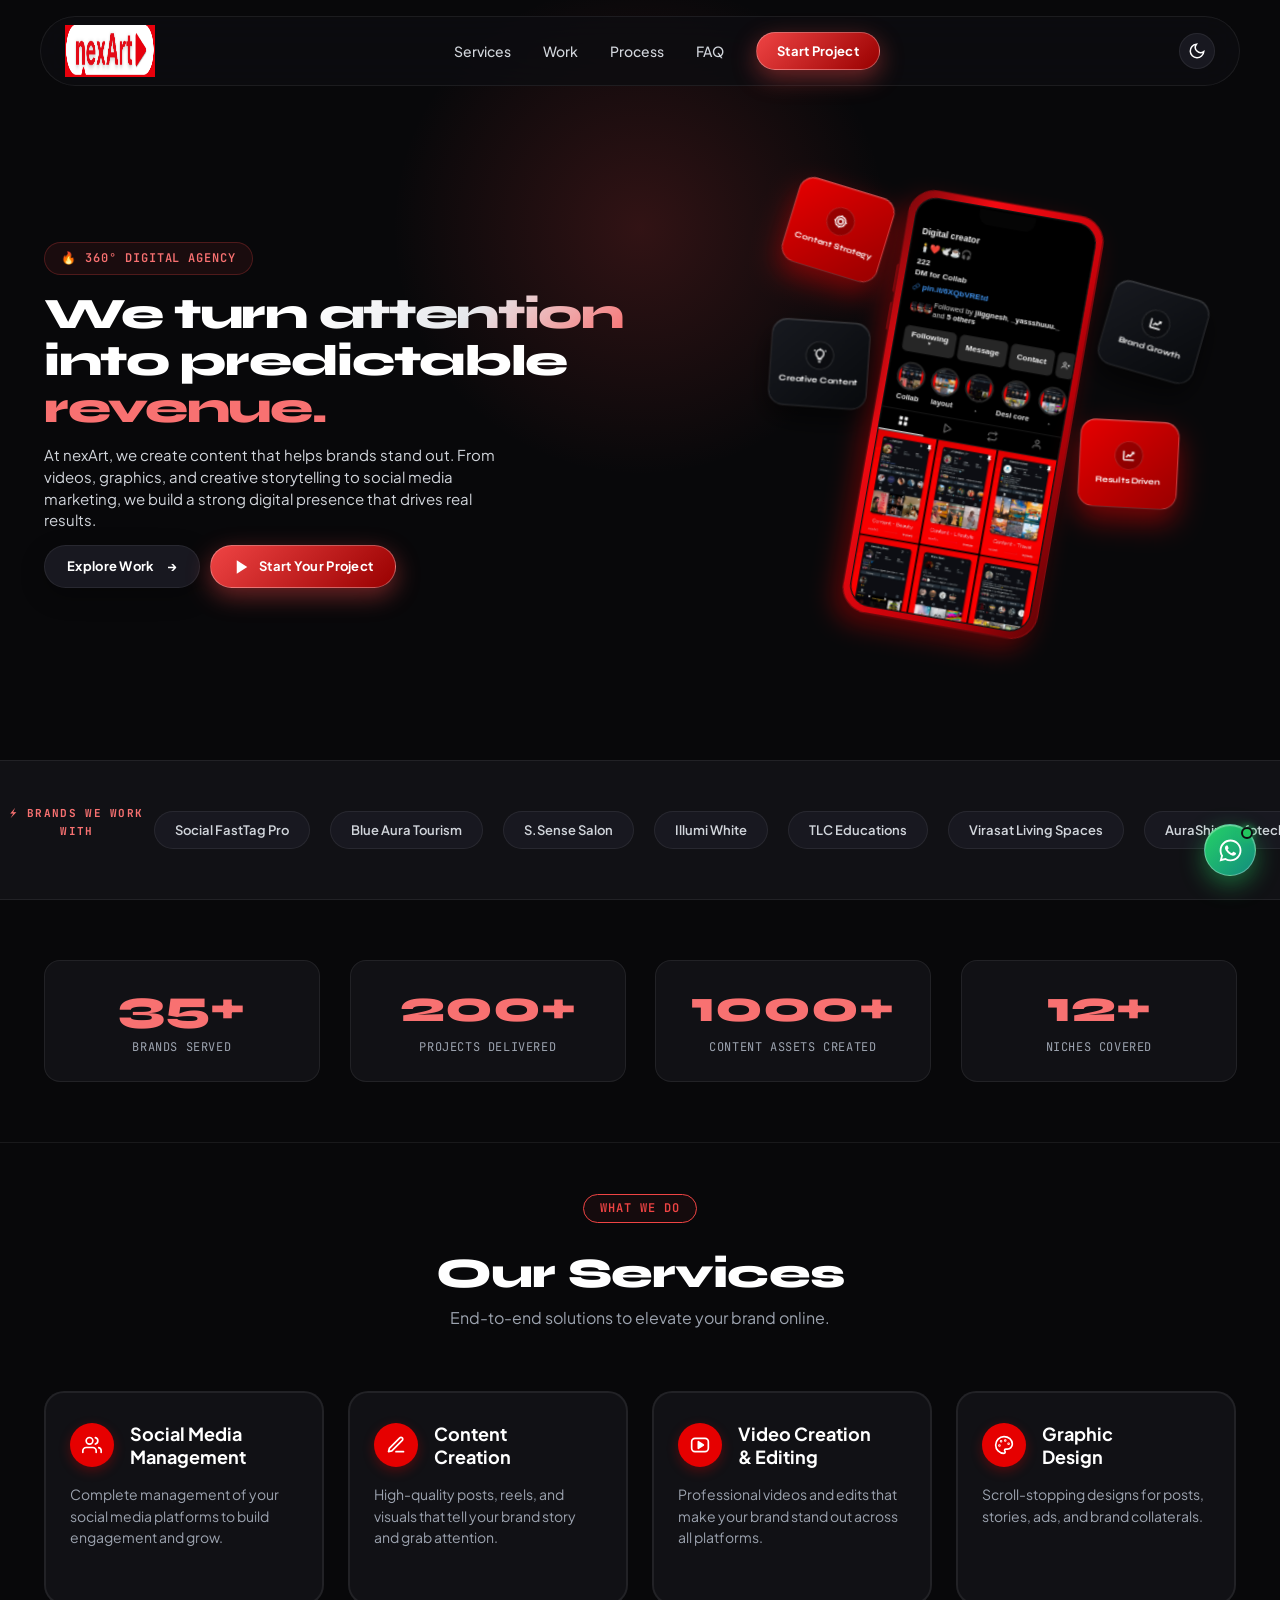
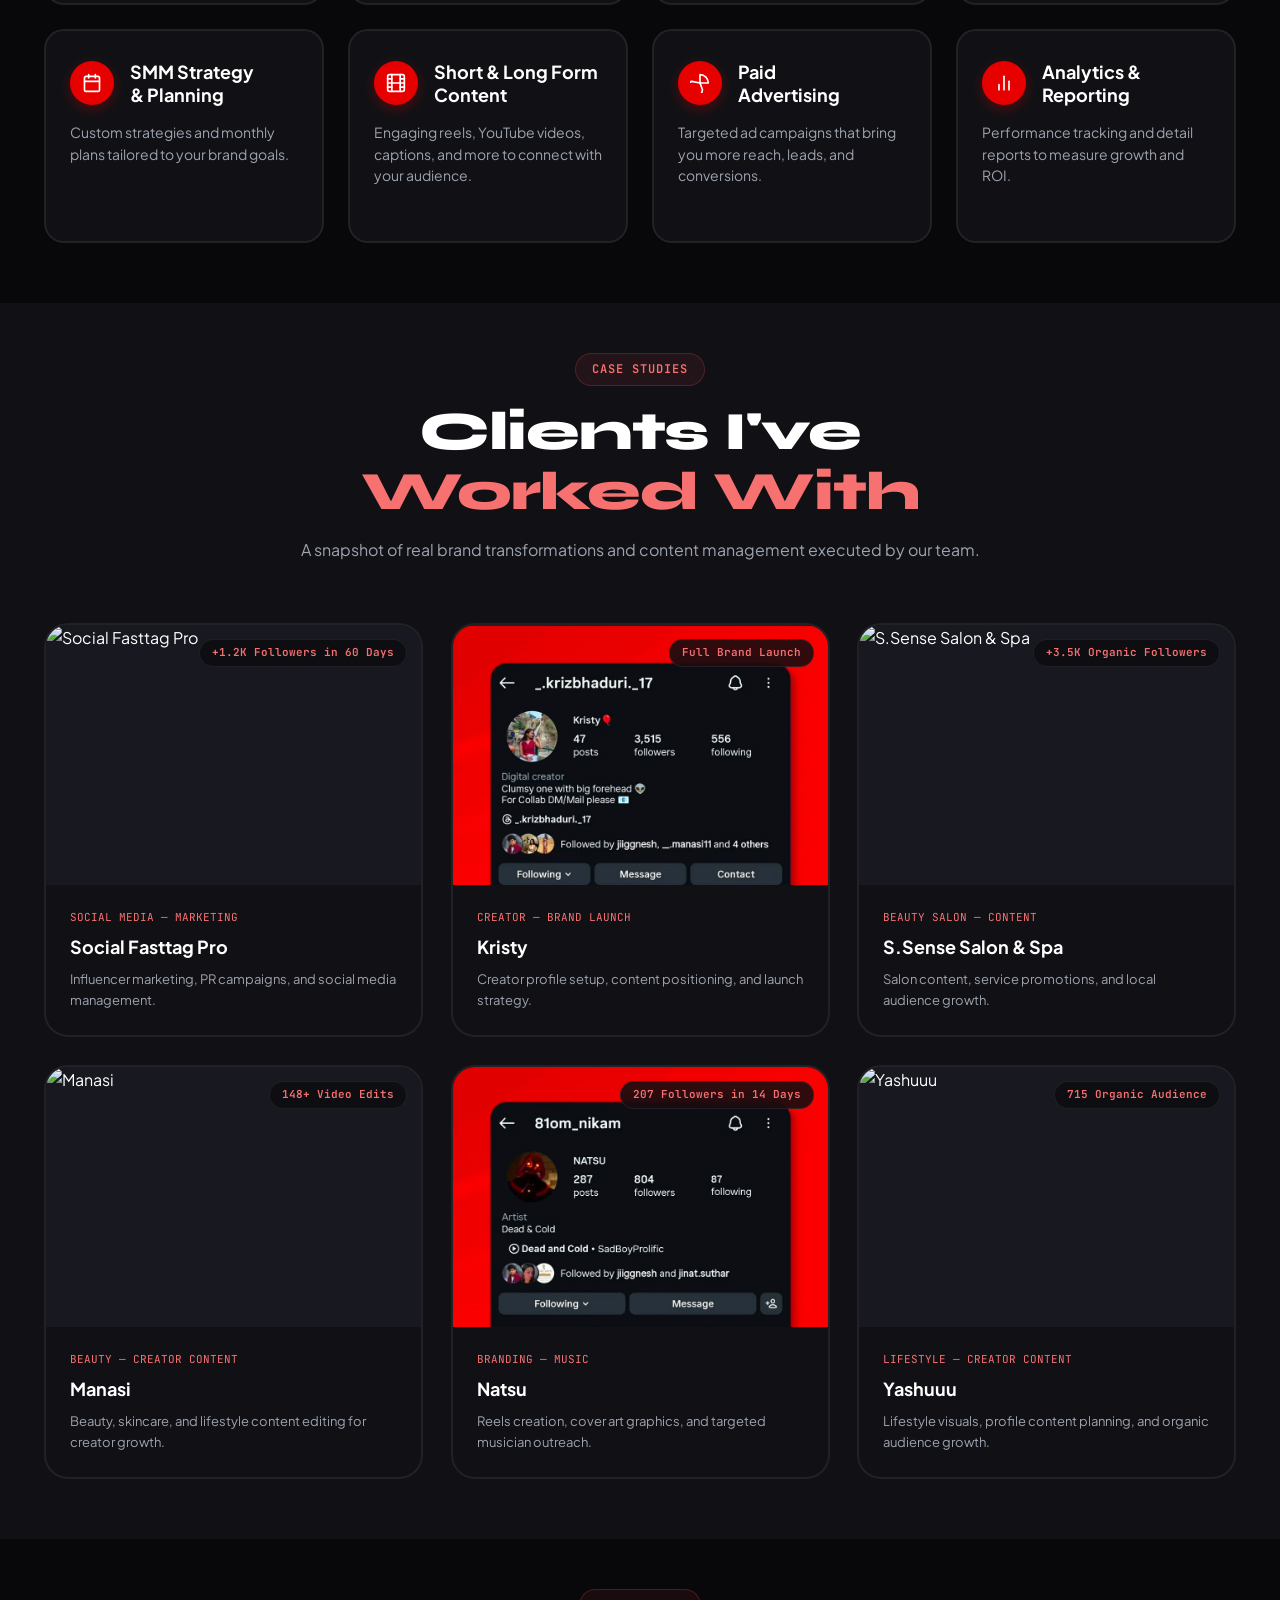
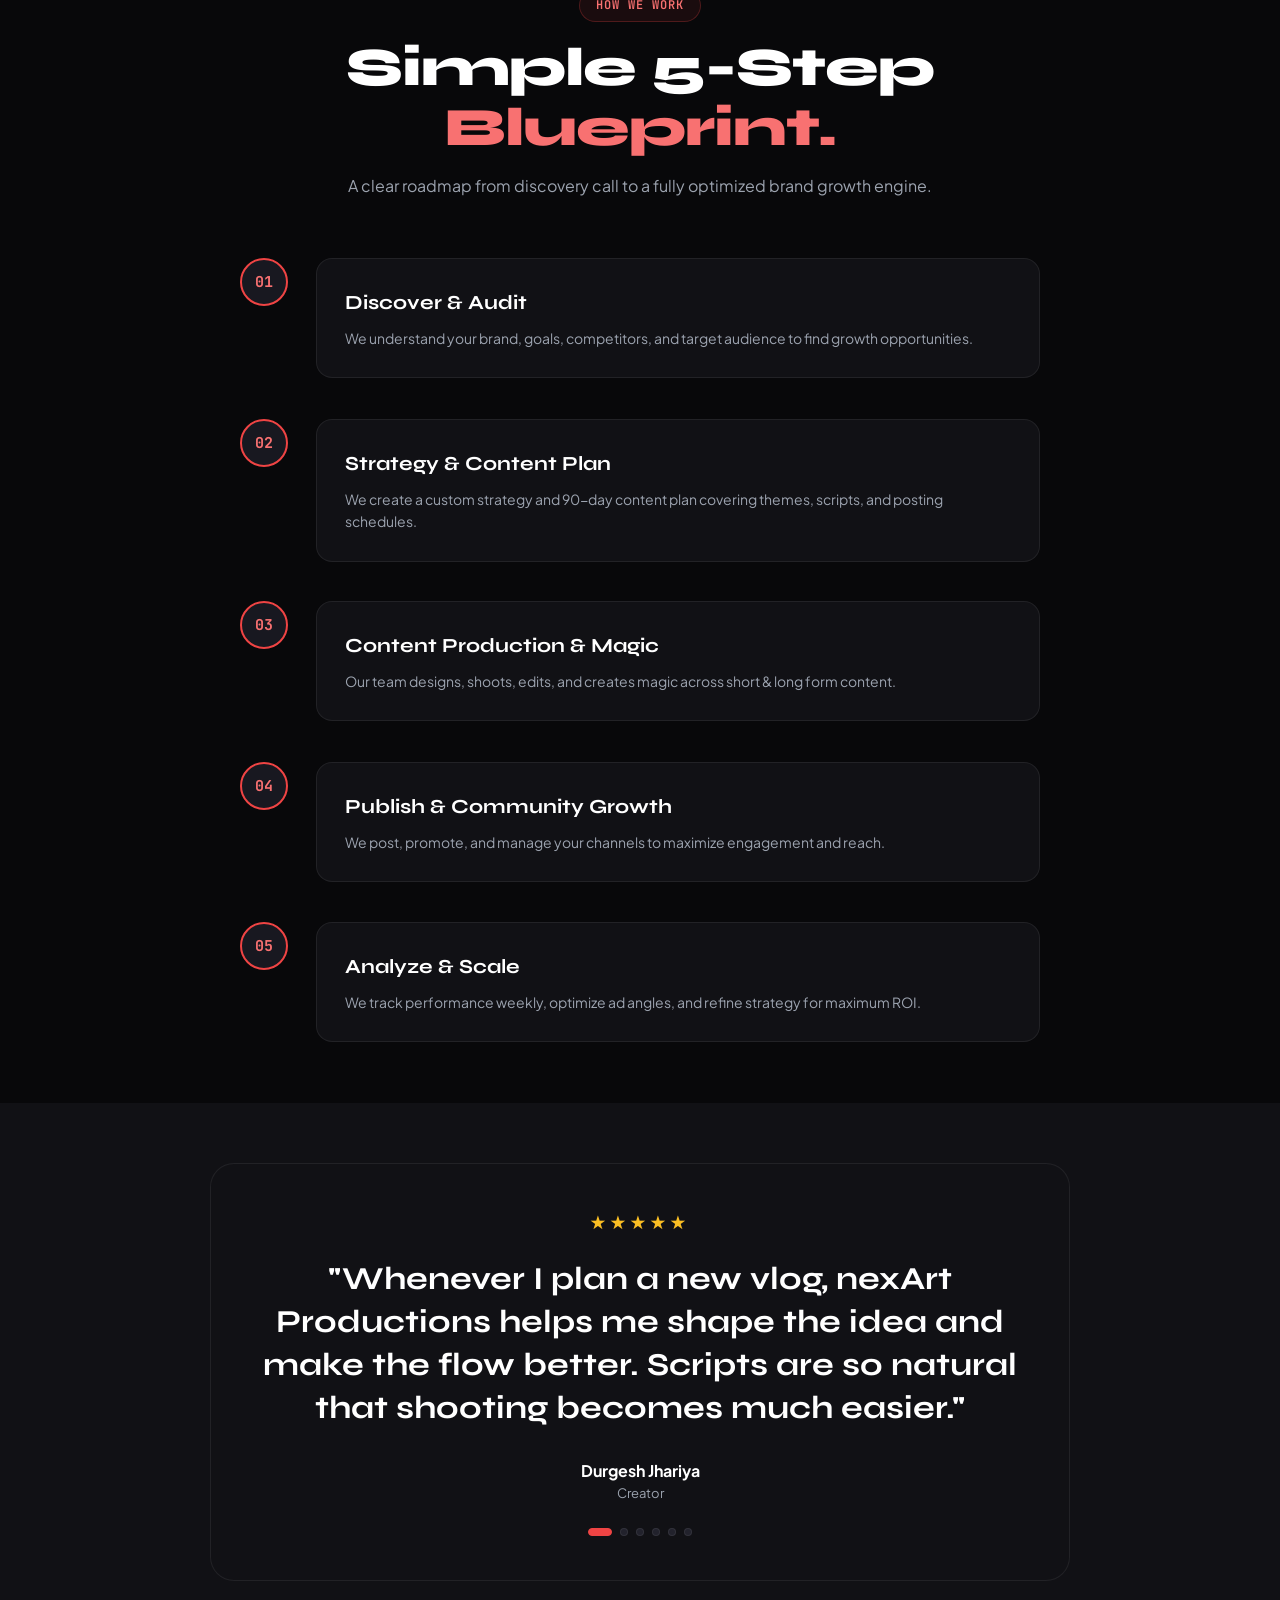
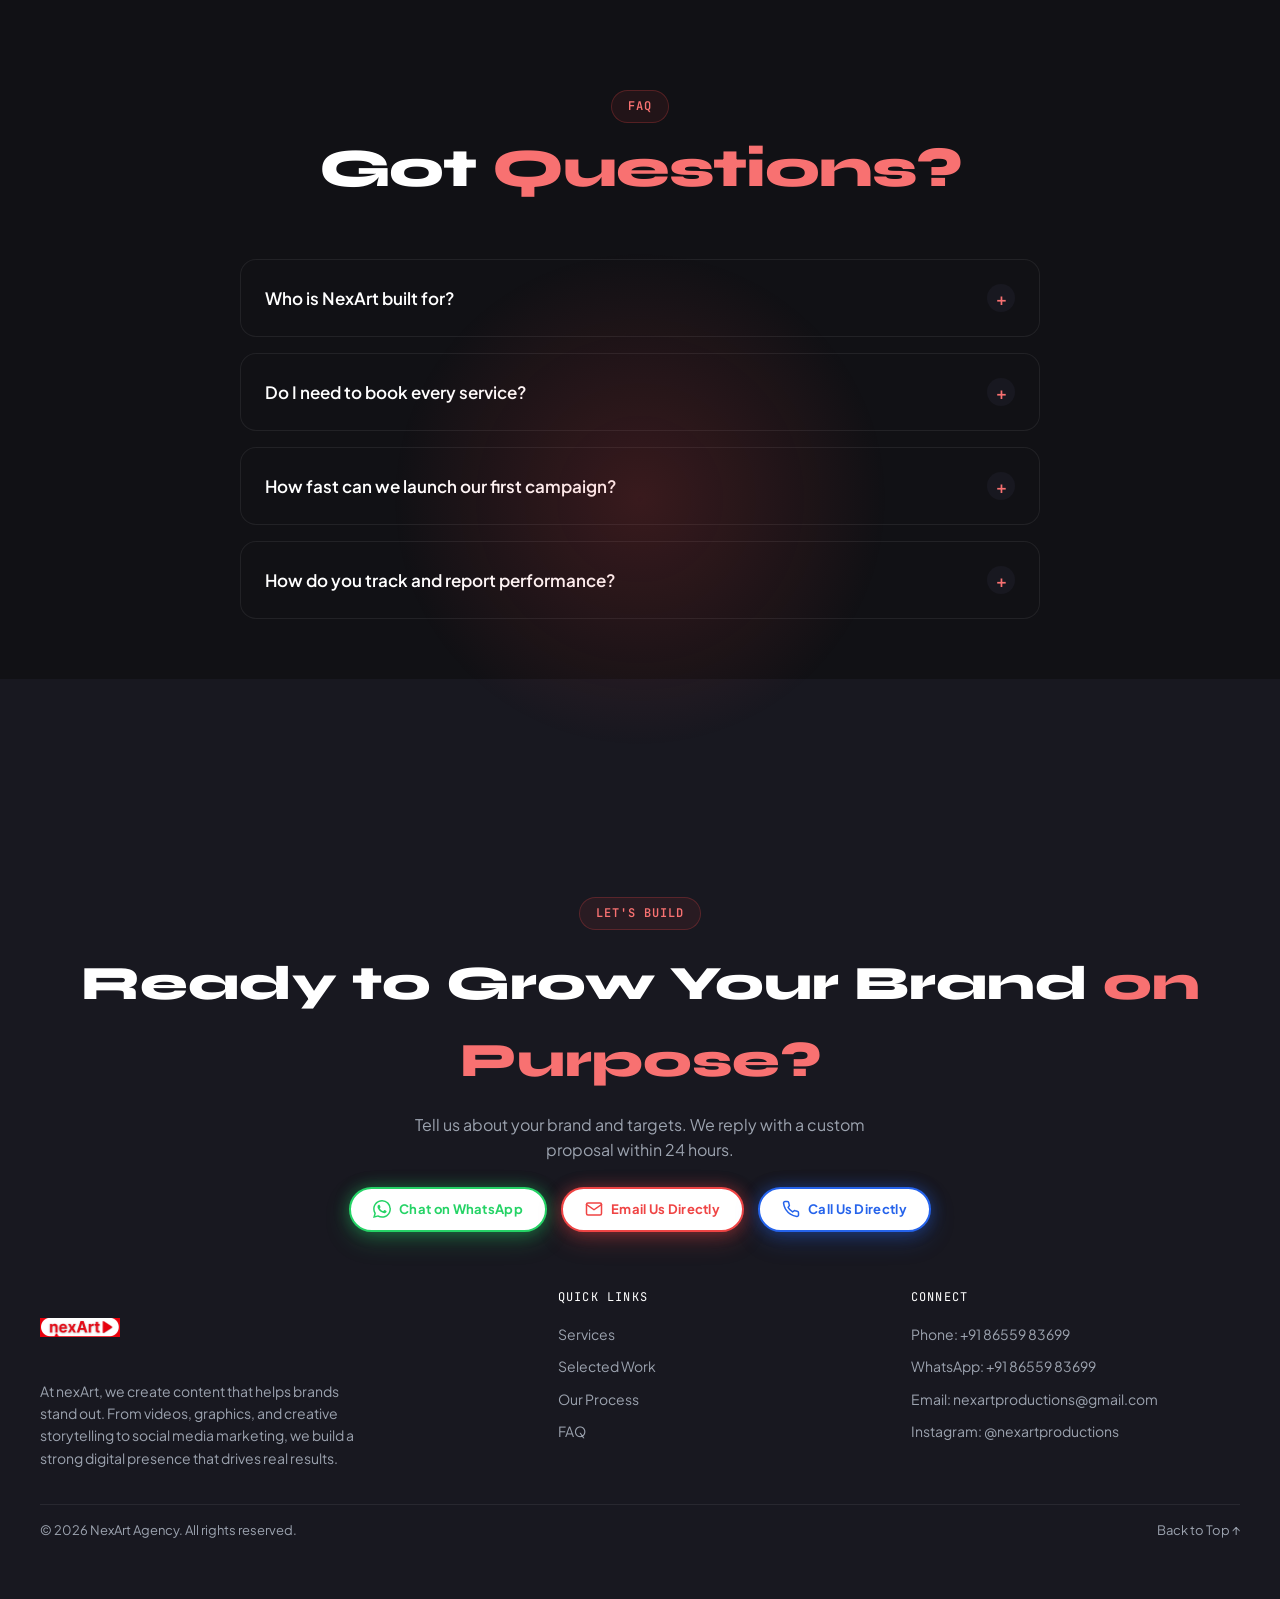
==== nexart.html @ c8c2d3c1 "Fix marquee animation loop calculation to prevent brand pills overlap" ====
<!DOCTYPE html>
<html lang="en">
<head>
    <meta charset="UTF-8">
    <meta name="viewport" content="width=device-width, initial-scale=1.0">
    <title>NexArt — Premium Digital Agency for Startups & Personal Brands</title>
    <meta name="description" content="At nexArt, we create content that helps brands stand out. From videos, graphics, and creative storytelling to social media marketing, we build a strong digital presence that drives real results.">
    
    <!-- Google Fonts -->
    <link rel="preconnect" href="https://fonts.googleapis.com">
    <link rel="preconnect" href="https://fonts.gstatic.com" crossorigin>
    <link href="https://fonts.googleapis.com/css2?family=Plus+Jakarta+Sans:wght@300;400;500;600;700;800&family=Syne:wght@700;800&family=JetBrains+Mono:wght@400;500;700&display=swap" rel="stylesheet">

    <style>
        /* ===== DESIGN SYSTEM & VARIABLES ===== */
        :root {
            --bg-dark: #08080a;
            --surface-1: #111115;
            --surface-2: #181820;
            --surface-3: #22222c;
            --accent-red: #EF4444;
            --accent-red-bright: #F87171;
            --accent-red-glow: rgba(239, 68, 68, 0.18);
            --accent-red-muted: rgba(239, 68, 68, 0.08);
            --border-subtle: rgba(255, 255, 255, 0.07);
            --border-hover: rgba(239, 68, 68, 0.4);
            --text-primary: #FFFFFF;
            --text-secondary: #D1D5DB;
            --text-muted: #9CA3AF;
            --font-main: 'Plus Jakarta Sans', sans-serif;
            --font-display: 'Syne', sans-serif;
            --font-mono: 'JetBrains Mono', monospace;
            --radius-sm: 8px;
            --radius-md: 16px;
            --radius-lg: 24px;
            --radius-full: 9999px;
            --transition: all 0.3s cubic-bezier(0.16, 1, 0.3, 1);
        }

        /* ===== RESET & BASE STYLES ===== */
        *, *::before, *::after {
            box-sizing: border-box;
            margin: 0;
            padding: 0;
        }

        html {
            scroll-behavior: smooth;
            font-family: var(--font-main);
            background-color: var(--bg-dark);
            color: var(--text-primary);
            -webkit-font-smoothing: antialiased;
            overflow-x: hidden;
            width: 100%;
        }

        body {
            overflow-x: hidden;
            width: 100%;
            max-width: 100vw;
            line-height: 1.6;
            margin: 0 auto;
        }

        a {
            text-decoration: none;
            color: inherit;
        }

        ul {
            list-style: none;
        }

        img {
            display: block;
            max-width: 100%;
            height: auto;
        }

        button {
            font-family: inherit;
            cursor: pointer;
            border: none;
            background: none;
        }

        /* Typography Helper Classes */
        .font-display {
            font-family: var(--font-display);
        }

        .font-mono {
            font-family: var(--font-mono);
        }

        .text-gradient {
            background: linear-gradient(135deg, #FFFFFF 0%, #E5E7EB 50%, var(--accent-red-bright) 100%);
            -webkit-background-clip: text;
            -webkit-text-fill-color: transparent;
        }

        .text-red {
            color: var(--accent-red-bright);
        }

        /* ===== LAYOUT CONTAINERS ===== */
        .container {
            width: 100%;
            max-width: 1240px;
            margin: 0 auto;
            padding: 0 24px;
        }

        section {
            padding: 60px 0;
            position: relative;
        }

        #work, #services, #process, #faq, #contact {
            padding-top: 50px;
            padding-bottom: 60px;
        }

        .section-header {
            text-align: center;
            max-width: 680px;
            margin: 0 auto 60px auto;
        }

        .section-tag {
            display: inline-flex;
            align-items: center;
            gap: 8px;
            padding: 6px 16px;
            border-radius: var(--radius-full);
            background: var(--accent-red-muted);
            border: 1px solid rgba(239, 68, 68, 0.25);
            color: var(--accent-red-bright);
            font-family: var(--font-mono);
            font-size: 12px;
            font-weight: 600;
            text-transform: uppercase;
            letter-spacing: 0.08em;
            margin-bottom: 16px;
        }

        .section-title {
            font-family: var(--font-display);
            font-size: clamp(32px, 4.5vw, 54px);
            font-weight: 800;
            line-height: 1.1;
            margin-bottom: 16px;
            letter-spacing: -0.02em;
        }

        .section-desc {
            color: var(--text-muted);
            font-size: 16px;
        }

        /* ===== BUTTON SYSTEM (UNIQUE ASYMMETRIC TECH-SQUIRCLE & SOLID COLORS) ===== */
        .btn {
            display: inline-flex;
            align-items: center;
            justify-content: center;
            gap: 8px;
            padding: 10px 22px;
            border-radius: 999px;
            font-size: 13px;
            font-weight: 700;
            letter-spacing: 0.3px;
            transition: all 0.35s cubic-bezier(0.16, 1, 0.3, 1);
            white-space: nowrap;
        }

        .btn-primary {
            background: linear-gradient(135deg, #EF4444 0%, #990000 100%);
            color: #FFFFFF;
            border: 1px solid rgba(255, 255, 255, 0.3);
            box-shadow: 0 8px 25px rgba(239, 68, 68, 0.45);
        }

        .btn-primary:hover {
            transform: translateY(-2px) scale(1.02);
            border-radius: 999px;
            background: linear-gradient(135deg, #FF5555 0%, #C40000 100%);
            border: 1px solid #FFFFFF;
            box-shadow: 0 12px 35px rgba(239, 68, 68, 0.65), 0 0 12px rgba(255, 255, 255, 0.4);
        }

        .btn-secondary {
            background: var(--surface-2);
            border: 1px solid var(--border-subtle);
            color: var(--text-primary);
            box-shadow: 0 8px 25px rgba(0, 0, 0, 0.3);
        }

        .btn-secondary:hover,
        body.light-mode .btn-secondary:hover {
            border-radius: 999px;
            border: 1px solid #EF4444;
            outline: none;
            background: var(--surface-3);
            color: var(--text-primary);
            transform: translateY(-2px) scale(1.02);
            box-shadow: 0 0 18px rgba(239, 68, 68, 0.5), 0 10px 30px rgba(239, 68, 68, 0.3);
        }

        .btn-whatsapp {
            background: #25D366;
            color: #FFFFFF;
            box-shadow: 0 4px 20px rgba(37, 211, 102, 0.3);
        }

        .btn-whatsapp:hover {
            transform: translateY(-2px);
            background: #22c35e;
            box-shadow: 0 8px 30px rgba(37, 211, 102, 0.5);
        }

        /* ===== WHITE CONTACT SECTION BUTTONS ===== */
        .btn-contact-white-wa {
            background: #FFFFFF;
            color: #25D366;
            border: 2px solid #25D366;
            outline: 1px solid #25D366;
            box-shadow: 0 0 15px rgba(37, 211, 102, 0.35), 0 8px 25px rgba(37, 211, 102, 0.25);
            font-weight: 700;
        }

        .btn-contact-white-wa:hover {
            transform: translateY(-2px) scale(1.02);
            background: #FFFFFF;
            color: #128C7E;
            border: 2px solid #128C7E;
            outline: 1px solid #128C7E;
            box-shadow: 0 0 20px rgba(37, 211, 102, 0.55), 0 12px 30px rgba(37, 211, 102, 0.45);
        }

        .btn-contact-white-email {
            background: #FFFFFF;
            color: #EF4444;
            border: 2px solid #EF4444;
            outline: 1px solid #EF4444;
            box-shadow: 0 0 15px rgba(239, 68, 68, 0.35), 0 8px 25px rgba(239, 68, 68, 0.25);
            font-weight: 700;
        }

        .btn-contact-white-email:hover {
            transform: translateY(-2px) scale(1.02);
            background: #FFFFFF;
            color: #B91C1C;
            border: 2px solid #B91C1C;
            outline: 1px solid #B91C1C;
            box-shadow: 0 0 20px rgba(239, 68, 68, 0.55), 0 12px 30px rgba(239, 68, 68, 0.45);
        }

        .btn-contact-white-call {
            background: #FFFFFF;
            color: #2563EB;
            border: 2px solid #2563EB;
            outline: 1px solid #2563EB;
            box-shadow: 0 0 15px rgba(37, 99, 235, 0.35), 0 8px 25px rgba(37, 99, 235, 0.25);
            font-weight: 700;
        }

        .btn-contact-white-call:hover {
            transform: translateY(-2px) scale(1.02);
            background: #FFFFFF;
            color: #1D4ED8;
            border: 2px solid #1D4ED8;
            outline: 1px solid #1D4ED8;
            box-shadow: 0 0 20px rgba(37, 99, 235, 0.55), 0 12px 30px rgba(37, 99, 235, 0.45);
        }

        /* Floating WhatsApp Button Widget */
        .whatsapp-widget {
            position: fixed;
            bottom: 24px;
            left: 24px;
            z-index: 999;
            display: flex;
            align-items: center;
            gap: 12px;
        }

        .whatsapp-btn-circle {
            width: 52px;
            height: 52px;
            border-radius: 50%;
            background: #25D366;
            color: #FFFFFF;
            display: flex;
            align-items: center;
            justify-content: center;
            box-shadow: 0 4px 25px rgba(37, 211, 102, 0.4);
            transition: var(--transition);
        }

        .whatsapp-btn-circle:hover {
            transform: scale(1.1);
        }

        .whatsapp-tooltip-text {
            background: var(--surface-2);
            border: 1px solid var(--border-subtle);
            color: var(--text-primary);
            padding: 6px 14px;
            border-radius: var(--radius-full);
            font-size: 12px;
            font-weight: 600;
            box-shadow: 0 4px 15px rgba(0,0,0,0.4);
        }

        /* ===== NAVBAR ===== */
        .navbar {
            position: fixed;
            top: 16px;
            left: 50%;
            transform: translateX(-50%);
            width: calc(100% - 32px);
            max-width: 1200px;
            z-index: 1000;
            padding: 8px 24px;
            border-radius: var(--radius-full);
            background: rgba(13, 13, 17, 0.8);
            backdrop-filter: blur(20px);
            -webkit-backdrop-filter: blur(20px);
            border: 1px solid var(--border-subtle);
            display: flex;
            align-items: center;
            justify-content: space-between;
            transition: var(--transition);
        }

        .navbar.scrolled {
            top: 10px;
            background: rgba(8, 8, 10, 0.92);
            box-shadow: 0 10px 40px rgba(0, 0, 0, 0.6);
        }

        .navbar-logo {
            display: flex;
            align-items: center;
            flex-shrink: 0;
            text-decoration: none;
        }

        .navbar-logo-img {
            height: 52px;
            width: 90px;
            display: block;
            object-fit: fill;
        }

        .nav-links {
            display: flex;
            align-items: center;
            gap: 32px;
        }

        .nav-link {
            font-size: 14px;
            font-weight: 500;
            color: var(--text-secondary);
            transition: var(--transition);
        }

        .nav-link:hover {
            color: var(--text-primary);
        }

        .nav-right {
            display: flex;
            align-items: center;
            gap: 16px;
        }

        .status-badge {
            display: inline-flex;
            align-items: center;
            gap: 6px;
            font-family: var(--font-mono);
            font-size: 11px;
            color: #10B981;
            background: rgba(16, 185, 129, 0.1);
            padding: 4px 10px;
            border-radius: var(--radius-full);
            border: 1px solid rgba(16, 185, 129, 0.2);
        }

        .status-dot {
            width: 6px;
            height: 6px;
            border-radius: 50%;
            background: #10B981;
            animation: pulseDot 2s infinite;
        }

        @keyframes pulseDot {
            0%, 100% { opacity: 1; transform: scale(1); }
            50% { opacity: 0.4; transform: scale(1.3); }
        }

        .mobile-menu-btn {
            display: none;
            color: var(--text-primary);
            font-size: 24px;
        }

        /* ===== HERO SECTION (PERFECT 100VH VIEWPORT LOCK) ===== */
        .hero {
            padding-top: 70px;
            padding-bottom: 0;
            height: 100vh;
            min-height: 100vh;
            max-height: 100vh;
            display: flex;
            align-items: center;
            justify-content: center;
            position: relative;
            overflow: hidden;
            box-sizing: border-box;
            margin: 0;
        }

        .hero-glow-bg {
            position: absolute;
            top: 30%;
            left: 50%;
            transform: translate(-50%, -50%);
            width: 500px;
            height: 500px;
            background: radial-gradient(circle, var(--accent-red-glow) 0%, transparent 70%);
            pointer-events: none;
            z-index: 0;
        }

        .hero-grid {
            display: grid;
            grid-template-columns: 1.1fr 0.9fr;
            gap: 24px;
            align-items: center;
            position: relative;
            z-index: 1;
            width: 100%;
        }

        .hero-title {
            font-family: var(--font-display);
            font-size: clamp(28px, 3.4vw, 48px);
            font-weight: 800;
            line-height: 1.08;
            letter-spacing: -0.03em;
            margin-bottom: 12px;
        }

        .hero-subtitle {
            font-size: 15px;
            color: var(--text-secondary);
            margin-bottom: 14px;
            max-width: 480px;
            line-height: 1.45;
        }

        .hero-metrics-pill {
            display: flex;
            flex-wrap: wrap;
            gap: 12px;
            margin-bottom: 18px;
            font-family: var(--font-mono);
            font-size: 12px;
            color: var(--text-muted);
        }

        .hero-metrics-pill span {
            display: inline-flex;
            align-items: center;
            gap: 6px;
        }

        .hero-metrics-pill span::before {
            content: '✓';
            color: var(--accent-red-bright);
            font-weight: bold;
        }

        .hero-actions {
            display: flex;
            gap: 10px;
            flex-wrap: wrap;
        }
            flex-wrap: wrap;
        }

        /* Hero Visual Card Showcase */
        .hero-visual-card {
            position: relative;
            width: 100%;
            max-width: 440px;
            margin: 0 auto;
        }

        .main-showcase-frame {
            position: relative;
            border-radius: var(--radius-lg);
            overflow: hidden;
            border: 1px solid var(--border-subtle);
            box-shadow: 0 20px 50px rgba(0, 0, 0, 0.8);
            background: var(--surface-1);
            transform: rotate(-2deg);
            transition: var(--transition);
        }

        .main-showcase-frame:hover {
            transform: rotate(0deg) scale(1.02);
            border-color: var(--border-hover);
        }

        .main-showcase-frame img {
            width: 100%;
            height: 380px;
            object-fit: cover;
        }

        .showcase-badge-floating {
            position: absolute;
            bottom: 20px;
            left: 20px;
            right: 20px;
            padding: 14px 20px;
            border-radius: var(--radius-md);
            background: rgba(17, 17, 21, 0.85);
            backdrop-filter: blur(12px);
            border: 1px solid var(--border-subtle);
            display: flex;
            align-items: center;
            justify-content: space-between;
        }

        .showcase-badge-title {
            font-size: 14px;
            font-weight: 700;
        }

        .showcase-badge-sub {
            font-size: 12px;
            color: var(--accent-red-bright);
            font-family: var(--font-mono);
        }

        .floating-stat-card {
            position: absolute;
            top: -20px;
            right: -20px;
            background: var(--surface-2);
            border: 1px solid var(--border-subtle);
            padding: 12px 18px;
            border-radius: var(--radius-md);
            box-shadow: 0 10px 30px rgba(0, 0, 0, 0.6);
            display: flex;
            align-items: center;
            gap: 12px;
            z-index: 2;
            animation: floatSlow 6s ease-in-out infinite;
        }

        @keyframes floatSlow {
            0%, 100% { transform: translateY(0); }
            50% { transform: translateY(-8px); }
        }

        .stat-icon-circle {
            width: 36px;
            height: 36px;
            border-radius: 50%;
            background: var(--accent-red-muted);
            color: var(--accent-red-bright);
            display: flex;
            align-items: center;
            justify-content: center;
            font-weight: bold;
        }

        /* ===== LOGO MARQUEE ===== */
        .marquee-section {
            padding: 30px 0;
            border-top: 1px solid var(--border-subtle);
            border-bottom: 1px solid var(--border-subtle);
            background: var(--surface-1);
            overflow: hidden;
        }

        .marquee-track-wrap {
            display: flex;
            overflow: hidden;
            user-select: none;
            width: 100%;
        }

        .marquee-content {
            flex-shrink: 0;
            display: flex;
            align-items: center;
            gap: 20px;
            padding-right: 20px;
            animation: scrollMarquee 30s linear infinite;
        }

        @keyframes scrollMarquee {
            0% { transform: translateX(0); }
            100% { transform: translateX(-100%); }
        }

        .brand-pill {
            padding: 8px 20px !important;
            border-radius: var(--radius-full) !important;
            background: var(--surface-2) !important;
            border: 1px solid var(--border-subtle) !important;
            font-size: 13px !important;
            font-weight: 600 !important;
            color: var(--text-secondary) !important;
            white-space: nowrap !important;
            margin: 0 !important;
            flex-shrink: 0 !important;
            transition: var(--transition);
        }

        .brand-pill:hover {
            border-color: var(--accent-red);
            color: var(--text-primary);
        }

        /* ===== METRICS / STATS SECTION ===== */
        .stats-section {
            padding: 60px 0;
            border-bottom: 1px solid var(--border-subtle);
        }

        .stats-grid {
            display: grid;
            grid-template-columns: repeat(4, 1fr);
            gap: 30px;
        }

        .stat-box {
            text-align: center;
            padding: 24px;
            border-radius: var(--radius-md);
            background: var(--surface-1);
            border: 1px solid var(--border-subtle);
            transition: var(--transition);
        }

        .stat-box:hover {
            border-color: var(--accent-red-muted);
            transform: translateY(-4px);
        }

        .stat-number {
            font-family: var(--font-display);
            font-size: clamp(32px, 3.5vw, 48px);
            font-weight: 800;
            color: var(--accent-red-bright);
            line-height: 1;
            margin-bottom: 8px;
        }

        .stat-label {
            font-family: var(--font-mono);
            font-size: 12px;
            color: var(--text-muted);
            text-transform: uppercase;
            letter-spacing: 0.05em;
        }

        /* ===== SERVICES SECTION (4x2 CARDS) ===== */
        .bento-grid {
            display: grid;
            grid-template-columns: repeat(4, 1fr);
            gap: 24px;
        }

        .bento-card {
            background: var(--surface-1);
            border: 2px solid var(--border-subtle);
            border-radius: 20px;
            padding: 30px 24px;
            transition: all 0.35s cubic-bezier(0.16, 1, 0.3, 1);
            display: flex;
            flex-direction: column;
            position: relative;
            overflow: hidden;
            height: 100%;
        }

        .bento-card:hover,
        body.light-mode .bento-card:hover {
            border-color: #EF4444;
            border-width: 2px;
            transform: translateY(-6px);
            box-shadow: 0 15px 35px rgba(239, 68, 68, 0.25);
        }

        .service-card-header {
            display: flex;
            align-items: flex-start;
            gap: 16px;
            margin-bottom: 16px;
        }

        .service-icon-circle {
            width: 44px;
            height: 44px;
            border-radius: 50%;
            background: #E60000;
            color: #FFFFFF;
            display: flex;
            align-items: center;
            justify-content: center;
            flex-shrink: 0;
            box-shadow: 0 4px 12px rgba(230, 0, 0, 0.3);
        }

        .bento-card .card-title {
            font-size: 18px;
            font-weight: 700;
            line-height: 1.25;
            color: var(--text-primary);
        }

        .bento-card .card-desc {
            font-size: 14px;
            line-height: 1.55;
            color: var(--text-muted);
            margin-bottom: 24px;
            flex-grow: 1;
        }

        .service-learn-more {
            display: inline-flex;
            align-items: center;
            gap: 6px;
            color: #EF4444;
            font-weight: 600;
            font-size: 14px;
            transition: gap 0.2s ease, color 0.2s ease;
            text-decoration: none;
            margin-top: auto;
        }

        .bento-card:hover .service-learn-more {
            gap: 10px;
            color: #FF1A1A;
        }

        @media (max-width: 1100px) {
            .bento-grid {
                grid-template-columns: repeat(2, 1fr);
            }
        }

        @media (max-width: 640px) {
            .bento-grid {
                grid-template-columns: 1fr;
            }
        }
            background: var(--surface-2);
            border: 1px solid var(--border-subtle);
            display: flex;
            align-items: center;
            justify-content: center;
            font-size: 22px;
            margin-bottom: 24px;
            color: var(--accent-red-bright);
        }

        .card-title {
            font-family: var(--font-display);
            font-size: 22px;
            font-weight: 700;
            margin-bottom: 12px;
        }

        .card-desc {
            color: var(--text-muted);
            font-size: 14px;
            line-height: 1.6;
            margin-bottom: 24px;
        }

        .card-bullets {
            margin-top: auto;
            display: flex;
            flex-direction: column;
            gap: 10px;
        }

        .card-bullets li {
            font-size: 13px;
            color: var(--text-secondary);
            display: flex;
            align-items: center;
            gap: 8px;
        }

        .card-bullets li::before {
            content: '→';
            color: var(--accent-red-bright);
            font-weight: bold;
        }

        /* ===== PORTFOLIO / WORK SECTION ===== */
        .filter-tabs {
            display: flex;
            justify-content: center;
            gap: 12px;
            flex-wrap: wrap;
            margin-bottom: 40px;
        }

        .tab-btn {
            padding: 8px 20px;
            border-radius: var(--radius-full);
            background: var(--surface-1);
            border: 1px solid var(--border-subtle);
            color: var(--text-secondary);
            font-size: 13px;
            font-weight: 600;
            transition: var(--transition);
        }

        .tab-btn.active, .tab-btn:hover {
            background: var(--accent-red);
            border-color: var(--accent-red);
            color: #FFFFFF;
        }

        .portfolio-grid {
            display: grid;
            grid-template-columns: repeat(3, 1fr);
            gap: 28px;
        }

        .portfolio-card {
            background: var(--surface-1);
            border: 2px solid var(--border-subtle);
            border-radius: var(--radius-lg);
            overflow: hidden;
            transition: all 0.35s cubic-bezier(0.16, 1, 0.3, 1);
        }

        .portfolio-card:hover,
        body.light-mode .portfolio-card:hover {
            border-color: #EF4444;
            border-width: 2px;
            transform: translateY(-8px);
            box-shadow: 0 20px 45px rgba(239, 68, 68, 0.3);
        }

        .portfolio-thumb-wrap {
            position: relative;
            height: 250px;
            overflow: hidden;
            background: var(--surface-2);
        }

        .portfolio-thumb-wrap img {
            width: 100%;
            height: 100%;
            object-fit: cover;
            transition: transform 0.6s ease;
        }

        .portfolio-card:hover .portfolio-thumb-wrap img {
            transform: scale(1.08);
        }

        .portfolio-metric-tag {
            position: absolute;
            top: 14px;
            right: 14px;
            background: rgba(13, 13, 17, 0.85);
            backdrop-filter: blur(8px);
            border: 1px solid var(--border-subtle);
            padding: 4px 12px;
            border-radius: var(--radius-full);
            font-family: var(--font-mono);
            font-size: 11px;
            color: var(--accent-red-bright);
            font-weight: 600;
        }

        .portfolio-body {
            padding: 24px;
        }

        .portfolio-category {
            font-family: var(--font-mono);
            font-size: 11px;
            text-transform: uppercase;
            color: var(--accent-red-bright);
            margin-bottom: 6px;
            display: block;
        }

        .portfolio-title {
            font-size: 18px;
            font-weight: 700;
            margin-bottom: 8px;
        }

        .portfolio-desc {
            color: var(--text-muted);
            font-size: 13px;
        }

        /* ===== TIMELINE / PROCESS SECTION ===== */
        .process-timeline {
            max-width: 800px;
            margin: 0 auto;
            position: relative;
        }

        .process-step-item {
            display: flex;
            gap: 28px;
            margin-bottom: 40px;
            position: relative;
        }

        .process-step-item:last-child {
            margin-bottom: 0;
        }

        .step-num-badge {
            width: 48px;
            height: 48px;
            border-radius: 50%;
            background: var(--surface-2);
            border: 2px solid var(--accent-red);
            color: var(--accent-red-bright);
            font-family: var(--font-mono);
            font-size: 15px;
            font-weight: 700;
            display: flex;
            align-items: center;
            justify-content: center;
            flex-shrink: 0;
            z-index: 2;
        }

        .step-content-box {
            background: var(--surface-1);
            border: 1px solid var(--border-subtle);
            border-radius: var(--radius-md);
            padding: 28px;
            width: 100%;
        }

        .step-title {
            font-family: var(--font-display);
            font-size: 20px;
            font-weight: 700;
            margin-bottom: 8px;
        }

        .step-desc {
            color: var(--text-muted);
            font-size: 14px;
        }

        /* ===== TESTIMONIALS ===== */
        .testimonial-box-wrap {
            background: linear-gradient(135deg, rgba(239, 68, 68, 0.15) 0%, var(--surface-1) 100%);
            border: 1px solid rgba(239, 68, 68, 0.3);
            border-radius: var(--radius-lg);
            padding: 60px 40px;
            text-align: center;
            max-width: 860px;
            margin: 0 auto;
            position: relative;
        }

        .stars-row {
            color: #FBBF24;
            font-size: 18px;
            margin-bottom: 20px;
            letter-spacing: 4px;
        }

        .quote-text {
            font-family: var(--font-display);
            font-size: clamp(20px, 3vw, 32px);
            font-weight: 700;
            line-height: 1.35;
            margin-bottom: 28px;
        }

        .author-name {
            font-weight: 700;
            font-size: 16px;
        }

        .author-title {
            font-size: 13px;
            color: var(--text-muted);
        }

        /* ===== PRICING SECTION ===== */
        .pricing-grid {
            display: grid;
            grid-template-columns: repeat(3, 1fr);
            gap: 28px;
            align-items: stretch;
        }

        .pricing-card {
            background: var(--surface-1);
            border: 1px solid var(--border-subtle);
            border-radius: var(--radius-lg);
            padding: 36px 28px;
            display: flex;
            flex-direction: column;
            position: relative;
            transition: var(--transition);
        }

        .pricing-card:hover {
            border-color: var(--border-hover);
            transform: translateY(-4px);
        }

        .pricing-card.popular {
            border-color: var(--accent-red);
            background: linear-gradient(180deg, rgba(239, 68, 68, 0.08) 0%, var(--surface-1) 100%);
        }

        .popular-badge-tag {
            position: absolute;
            top: -12px;
            right: 24px;
            background: var(--accent-red);
            color: #FFFFFF;
            font-family: var(--font-mono);
            font-size: 11px;
            font-weight: 700;
            text-transform: uppercase;
            padding: 4px 12px;
            border-radius: var(--radius-full);
        }

        .tier-title {
            font-family: var(--font-display);
            font-size: 22px;
            font-weight: 700;
            margin-bottom: 12px;
        }

        .tier-price-wrap {
            font-family: var(--font-display);
            font-size: 44px;
            font-weight: 800;
            margin-bottom: 8px;
        }

        .tier-price-wrap span {
            font-size: 14px;
            font-family: var(--font-main);
            color: var(--text-muted);
            font-weight: 400;
        }

        .tier-desc {
            color: var(--text-muted);
            font-size: 13px;
            margin-bottom: 28px;
        }

        .tier-features {
            margin-bottom: 36px;
            display: flex;
            flex-direction: column;
            gap: 12px;
        }

        .tier-features li {
            font-size: 14px;
            color: var(--text-secondary);
            display: flex;
            align-items: center;
            gap: 10px;
        }

        .tier-features li::before {
            content: '✓';
            color: var(--accent-red-bright);
            font-weight: bold;
        }

        /* ===== FAQ ACCORDION ===== */
        .faq-wrap {
            max-width: 800px;
            margin: 0 auto;
            display: flex;
            flex-direction: column;
            gap: 16px;
        }

        .faq-item-card {
            background: var(--surface-1);
            border: 1px solid var(--border-subtle);
            border-radius: var(--radius-md);
            overflow: hidden;
            transition: var(--transition);
        }

        .faq-question-btn {
            width: 100%;
            padding: 24px;
            font-size: 17px;
            font-weight: 600;
            color: var(--text-primary);
            text-align: left;
            display: flex;
            align-items: center;
            justify-content: space-between;
            gap: 16px;
        }

        .faq-icon-toggle {
            width: 28px;
            height: 28px;
            border-radius: 50%;
            background: var(--surface-2);
            display: flex;
            align-items: center;
            justify-content: center;
            color: var(--accent-red-bright);
            transition: var(--transition);
            flex-shrink: 0;
        }

        .faq-item-card.open .faq-icon-toggle {
            transform: rotate(45deg);
            background: var(--accent-red);
            color: #FFFFFF;
        }

        .faq-answer-content {
            max-height: 0;
            overflow: hidden;
            transition: max-height 0.4s cubic-bezier(0.16, 1, 0.3, 1);
        }

        .faq-answer-content p {
            padding: 0 24px 24px 24px;
            color: var(--text-muted);
            font-size: 15px;
            line-height: 1.6;
        }

        /* ===== CONTACT CTA & FOOTER (FULL 100VH VIEWPORT COVERAGE FROM "LET'S BUILD") ===== */
        #contact {
            min-height: 100vh;
            display: flex;
            align-items: center;
            justify-content: center;
            padding-top: 60px;
            padding-bottom: 40px;
            padding-left: 0;
            padding-right: 0;
            width: 100%;
            background: var(--surface-1);
            border-top: 1px solid var(--border-subtle);
            box-sizing: border-box;
        }

        #contact .container {
            max-width: 1200px;
            padding-left: 24px;
            padding-right: 24px;
            margin: 0 auto;
            width: 100%;
        }

        .cta-banner {
            width: 100%;
            max-width: 100%;
            background: transparent;
            border: none;
            border-radius: 0;
            padding: 0;
            text-align: center;
            position: relative;
            box-shadow: none;
        }

        .cta-footer-divider {
            margin: 50px 0 40px 0;
            border-top: 1px solid var(--border-subtle);
            width: 100%;
            opacity: 0.8;
        }

        .cta-footer-divider {
            margin: 36px 0 28px 0;
            border-top: 1px solid var(--border-subtle);
            width: 100%;
            opacity: 0.8;
        }

        .cta-banner::before {
            content: '';
            position: absolute;
            top: -50%;
            left: 50%;
            transform: translateX(-50%);
            width: 500px;
            height: 500px;
            background: radial-gradient(circle, var(--accent-red-glow) 0%, transparent 70%);
            pointer-events: none;
        }

        .cta-title {
            font-family: var(--font-display);
            font-size: clamp(28px, 4vw, 48px);
            font-weight: 800;
            margin-bottom: 12px;
        }

        .cta-buttons {
            display: flex;
            justify-content: center;
            gap: 14px;
            flex-wrap: wrap;
            margin-top: 24px;
        }

        .footer {
            padding: 24px 0 16px 0;
            border-top: 1px solid var(--border-subtle);
            background: var(--bg-dark);
        }

        .footer-grid {
            display: grid;
            grid-template-columns: 1.5fr 1fr 1fr;
            gap: 24px;
            margin-bottom: 20px;
        }

        .footer-logo-img {
            height: 80px;
            width: auto;
            display: block;
            object-fit: contain;
            aspect-ratio: 1;
        }

        .footer-brand p {
            color: var(--text-muted);
            font-size: 14px;
            margin-top: 12px;
            max-width: 320px;
        }

        .footer-heading {
            font-family: var(--font-mono);
            font-size: 12px;
            text-transform: uppercase;
            color: var(--text-primary);
            letter-spacing: 0.1em;
            margin-bottom: 16px;
        }

        .footer-links-list {
            display: flex;
            flex-direction: column;
            gap: 10px;
        }

        .footer-links-list a {
            color: var(--text-muted);
            font-size: 14px;
            transition: var(--transition);
        }

        .footer-links-list a:hover {
            color: var(--text-primary);
        }

        .footer-bottom-bar {
            display: flex;
            justify-content: space-between;
            align-items: center;
            border-top: 1px solid var(--border-subtle);
            padding-top: 24px;
            font-size: 13px;
            color: var(--text-muted);
        }

        /* Floating WhatsApp Action Circle Badge (Compact & Ultra-Clean) */
        .whatsapp-widget {
            position: fixed;
            bottom: 24px;
            right: 24px;
            z-index: 9999;
            display: flex;
            align-items: center;
            flex-direction: row-reverse;
            gap: 10px;
        }

        .whatsapp-circle-btn {
            position: relative;
            width: 52px;
            height: 52px;
            border-radius: 50%;
            background: linear-gradient(135deg, #25D366 0%, #128C7E 100%);
            color: #FFFFFF;
            display: flex;
            align-items: center;
            justify-content: center;
            box-shadow: 0 8px 25px rgba(37, 211, 102, 0.45), inset 0 1px 1px rgba(255, 255, 255, 0.4);
            border: 1px solid rgba(255, 255, 255, 0.3);
            transition: all 0.35s cubic-bezier(0.16, 1, 0.3, 1);
            text-decoration: none;
            cursor: pointer;
            flex-shrink: 0;
        }

        .whatsapp-circle-btn:hover {
            transform: translateY(-3px) scale(1.08);
            box-shadow: 0 14px 35px rgba(37, 211, 102, 0.65);
            background: linear-gradient(135deg, #2BE06F 0%, #0F9F8F 100%);
        }

        .whatsapp-circle-btn svg {
            width: 25px;
            height: 25px;
            fill: #FFFFFF;
        }

        .whatsapp-online-badge {
            position: absolute;
            top: 2px;
            right: 2px;
            width: 12px;
            height: 12px;
            border-radius: 50%;
            background: #22C55E;
            border: 2px solid #0D0D11;
            box-shadow: 0 0 8px #22C55E;
            animation: waPulse 2s infinite;
        }

        @keyframes waPulse {
            0% { box-shadow: 0 0 0 0 rgba(34, 197, 94, 0.8); }
            70% { box-shadow: 0 0 0 6px rgba(34, 197, 94, 0); }
            100% { box-shadow: 0 0 0 0 rgba(34, 197, 94, 0); }
        }

        .whatsapp-hover-tooltip {
            background: rgba(13, 13, 17, 0.9);
            backdrop-filter: blur(12px);
            -webkit-backdrop-filter: blur(12px);
            border: 1px solid rgba(255, 255, 255, 0.18);
            color: #FFFFFF;
            padding: 7px 15px;
            border-radius: 9999px;
            font-size: 12px;
            font-weight: 700;
            white-space: nowrap;
            box-shadow: 0 8px 25px rgba(0, 0, 0, 0.4);
            opacity: 0;
            visibility: hidden;
            transform: translateX(10px);
            transition: all 0.3s cubic-bezier(0.16, 1, 0.3, 1);
            pointer-events: none;
        }

        .whatsapp-widget:hover .whatsapp-hover-tooltip {
            opacity: 1;
            visibility: visible;
            transform: translateX(0);
        }

        /* ===== RESPONSIVE MEDIA QUERIES ===== */
        @media (max-width: 1024px) {
            .hero-grid {
                grid-template-columns: 1fr;
                gap: 40px;
                text-align: center;
            }

            .hero-subtitle {
                margin-left: auto;
                margin-right: auto;
            }

            .hero-metrics-pill {
                justify-content: center;
            }

            .hero-actions {
                justify-content: center;
            }

            .bento-grid, .portfolio-grid, .pricing-grid {
                grid-template-columns: repeat(2, 1fr);
            }

            .bento-card.span-2 {
                grid-column: auto;
            }

            .footer-grid {
                grid-template-columns: 1fr 1fr;
            }
        }

        @media (max-width: 768px) {
            section {
                padding: 60px 0;
            }

            .status-badge {
                display: none;
            }

            .hero {
                padding-top: 120px;
            }

            .stats-grid {
                grid-template-columns: repeat(2, 1fr);
                gap: 16px;
            }

            .bento-grid, .portfolio-grid, .pricing-grid {
                grid-template-columns: 1fr;
            }

            .cta-banner {
                padding: 50px 24px;
            }

            .footer-grid {
                grid-template-columns: 1fr;
                gap: 30px;
            }

            .footer-bottom-bar {
                flex-direction: column;
                gap: 12px;
                text-align: center;
            }

            .whatsapp-tooltip-text {
                display: none;
            }
        }
    </style>

<style id="arrow-animations">
/* ===== ANIMATED ARROW SYSTEM ===== */
.arrow {
  display: inline-block;
  transition: transform 0.3s cubic-bezier(0.16, 1, 0.3, 1);
  margin-left: 4px;
}

a:hover .arrow,
.btn:hover .arrow,
button:hover .arrow,
.brand-pill:hover .arrow {
  animation: arrowSlidePulse 0.8s ease-in-out infinite alternate;
}

@keyframes arrowSlidePulse {
  0% { transform: translateX(0); }
  100% { transform: translateX(7px); }
}

.service-arrow-icon {
  transition: transform 0.4s ease;
}

.service-row:hover .service-arrow-icon,
.bento-card:hover .service-arrow-icon {
  transform: translate(4px, -4px) rotate(45deg);
}
</style>



<style id="hover-red-border-only">
/* ===== RED BORDER ONLY ON HOVER ===== */
.bento-card.featured-card,
.service-card.featured-card,
.pricing-card.popular,
.portfolio-card,
.bento-card,
.process-step-item .step-content-box,
.faq-item-card {
  border-color: var(--border-subtle);
}

/* Red border appears ONLY on hover */
.bento-card:hover,
body.light-mode .bento-card:hover,
.bento-card.featured-card:hover,
body.light-mode .bento-card.featured-card:hover,
.service-card:hover,
body.light-mode .service-card:hover,
.portfolio-card:hover,
body.light-mode .portfolio-card:hover,
.pricing-card:hover,
.pricing-card.popular:hover,
.process-step-item:hover .step-content-box,
.faq-item-card:hover {
  border-color: #EF4444;
  box-shadow: 0 10px 30px rgba(239, 68, 68, 0.25);
}
</style>


<style id="perfect-mobile-responsive">
/* ===== PERFECT MOBILE RESPONSIVE FIXES (100% NO CUTOFFS) ===== */

html, body {
  overflow-x: hidden;
  width: 100%;
  max-width: 100vw;
  margin: 0 auto;
  padding: 0;
}

@media (max-width: 768px) {
  /* Container Padding */
  .container {
    padding: 0 16px;
    width: 100%;
    max-width: 100%;
    margin: 0 auto;
  }

  /* Navbar Mobile Reset (No clipping or floating pill overflow) */
  .navbar {
    top: 0;
    left: 0;
    transform: none;
    width: 100%;
    max-width: 100%;
    border-radius: 0;
    padding: 12px 16px;
    border-left: none;
    border-right: none;
    border-top: none;
    background: rgba(8, 8, 10, 0.95);
  }

  /* Hero Section Mobile */
  .hero {
    padding-top: 95px;
    padding-bottom: 40px;
    min-height: auto;
  }

  .hero-title {
    font-size: clamp(26px, 7vw, 36px);
    line-height: 1.15;
    word-break: break-word;
    overflow-wrap: break-word;
    margin-bottom: 16px;
  }

  .hero-subtitle {
    font-size: 14px;
    line-height: 1.5;
    margin-bottom: 20px;
  }

  .hero-metrics-pill {
    gap: 8px 12px;
    font-size: 11px;
    justify-content: center;
    margin-bottom: 24px;
  }

  .hero-actions {
    flex-direction: column;
    width: 100%;
    gap: 10px;
  }

  .btn {
    width: 100%;
    justify-content: center;
    padding: 12px 20px;
    font-size: 14px;
  }

  .hero-visual-card {
    max-width: 100%;
    margin-top: 20px;
  }

  .main-showcase-frame {
    transform: none;
  }

  .main-showcase-frame img {
    height: 260px;
  }

  .floating-stat-card {
    top: -12px;
    right: 10px;
    padding: 8px 12px;
  }

  /* Stats Grid Fix (No 150+ or 500K+ text cutting off) */
  .stats-section {
    padding: 40px 0;
  }

  .stats-grid {
    grid-template-columns: repeat(2, 1fr);
    gap: 10px;
    width: 100%;
  }

  .stat-box {
    padding: 14px 8px;
    border-radius: 12px;
    width: 100%;
    box-sizing: border-box;
  }

  .stat-number {
    font-size: 24px;
    margin-bottom: 4px;
    line-height: 1;
  }

  .stat-label {
    font-size: 9.5px;
    letter-spacing: 0;
    line-height: 1.3;
  }

  /* Bento Cards Mobile */
  .bento-grid {
    grid-template-columns: 1fr;
    gap: 14px;
  }

  .bento-card {
    padding: 20px 16px;
    border-radius: 16px;
  }

  .card-title {
    font-size: 18px;
  }

  .card-desc {
    font-size: 13px;
    margin-bottom: 16px;
  }

  /* Portfolio Cards Mobile */
  .portfolio-grid {
    grid-template-columns: 1fr;
    gap: 16px;
  }

  .portfolio-card {
    border-radius: 16px;
  }

  .portfolio-thumb-wrap {
    height: 200px;
  }

  .portfolio-body {
    padding: 16px;
  }

  .portfolio-title {
    font-size: 16px;
  }

  /* Timeline Mobile */
  .process-timeline {
    padding: 0;
  }

  .process-step-item {
    gap: 14px;
    margin-bottom: 20px;
  }

  .step-num-badge {
    width: 36px;
    height: 36px;
    font-size: 13px;
  }

  .step-content-box {
    padding: 16px;
    border-radius: 12px;
  }

  .step-title {
    font-size: 16px;
  }

  .step-desc {
    font-size: 13px;
  }

  /* Testimonials Mobile */
  .testimonial-box-wrap {
    padding: 32px 16px;
    border-radius: 16px;
  }

  .quote-text {
    font-size: 18px;
    line-height: 1.4;
    margin-bottom: 16px;
  }

  /* FAQ Mobile */
  .faq-question-btn {
    padding: 16px;
    font-size: 15px;
  }

  .faq-answer-content p {
    padding: 0 16px 16px 16px;
    font-size: 13.5px;
  }

  /* Contact Banner Mobile */
  .cta-banner {
    padding: 40px 16px;
    border-radius: 16px;
  }

  .cta-title {
    font-size: 26px;
  }

  /* Footer Mobile */
  .footer {
    padding: 40px 0 20px 0;
  }

  .footer-grid {
    grid-template-columns: 1fr;
    gap: 24px;
  }

  /* Floating WhatsApp Button Mobile */
  .whatsapp-widget {
    bottom: 16px;
    left: 16px;
  }

  .whatsapp-btn-circle {
    width: 46px;
    height: 46px;
  }
}
</style>


<style id="scroll-opening-animations">
/* ===== SCROLL REVEAL & OPENING ANIMATIONS ===== */
.reveal-on-scroll {
  opacity: 0;
  transform: translateY(45px) scale(0.95);
  transition: opacity 0.8s cubic-bezier(0.16, 1, 0.3, 1), transform 0.8s cubic-bezier(0.16, 1, 0.3, 1);
  will-change: opacity, transform;
}

.reveal-on-scroll.is-visible {
  opacity: 1;
  transform: translateY(0) scale(1);
}

/* Stagger delays for grid items popping open one after another */
.stats-grid > *:nth-child(1) { transition-delay: 0.05s; }
.stats-grid > *:nth-child(2) { transition-delay: 0.15s; }
.stats-grid > *:nth-child(3) { transition-delay: 0.25s; }
.stats-grid > *:nth-child(4) { transition-delay: 0.35s; }

.bento-grid > *:nth-child(1) { transition-delay: 0.05s; }
.bento-grid > *:nth-child(2) { transition-delay: 0.15s; }
.bento-grid > *:nth-child(3) { transition-delay: 0.25s; }
.bento-grid > *:nth-child(4) { transition-delay: 0.35s; }
.bento-grid > *:nth-child(5) { transition-delay: 0.45s; }

.portfolio-grid > *:nth-child(1) { transition-delay: 0.05s; }
.portfolio-grid > *:nth-child(2) { transition-delay: 0.12s; }
.portfolio-grid > *:nth-child(3) { transition-delay: 0.19s; }
.portfolio-grid > *:nth-child(4) { transition-delay: 0.26s; }
.portfolio-grid > *:nth-child(5) { transition-delay: 0.33s; }
.portfolio-grid > *:nth-child(6) { transition-delay: 0.40s; }

.process-timeline > *:nth-child(1) { transition-delay: 0.05s; }
.process-timeline > *:nth-child(2) { transition-delay: 0.15s; }
.process-timeline > *:nth-child(3) { transition-delay: 0.25s; }
.process-timeline > *:nth-child(4) { transition-delay: 0.35s; }
</style>


<style id="portfolio-swipe-lightbox">
/* ===== MOBILE TOUCH SWIPE CAROUSEL ===== */
@media (max-width: 768px) {
  .portfolio-grid {
    display: flex;
    overflow-x: auto;
    scroll-snap-type: x mandatory;
    gap: 16px;
    padding: 10px 24px 24px 24px;
    margin: 0 -24px;
    -webkit-overflow-scrolling: touch;
    scrollbar-width: none;
  }

  .portfolio-grid::-webkit-scrollbar {
    display: none;
  }

  .portfolio-card {
    min-width: 285px;
    max-width: 85vw;
    scroll-snap-align: center;
    flex-shrink: 0;
    cursor: pointer;
  }

  .swipe-hint-badge {
    display: flex;
    align-items: center;
    justify-content: center;
    gap: 8px;
    font-family: var(--font-mono);
    font-size: 11px;
    color: var(--text-muted);
    margin-bottom: 20px;
    text-transform: uppercase;
    letter-spacing: 0.05em;
  }
}

.swipe-hint-badge {
  display: none;
}

/* Image Thumb Alignment Fix */
.portfolio-thumb-wrap {
  height: 260px;
  position: relative;
  overflow: hidden;
  background: var(--surface-2);
}

.portfolio-thumb-wrap img {
  width: 100%;
  height: 100%;
  object-fit: cover;
  object-position: top center; /* Shows top header of screenshots */
}

/* Full View Hint Overlay */
.portfolio-thumb-wrap::after {
  content: '🔍 Tap for Full View';
  position: absolute;
  bottom: 12px;
  left: 50%;
  transform: translateX(-50%);
  background: rgba(13, 13, 17, 0.85);
  backdrop-filter: blur(8px);
  border: 1px solid var(--border-subtle);
  color: var(--text-primary);
  font-family: var(--font-mono);
  font-size: 11px;
  padding: 4px 12px;
  border-radius: var(--radius-full);
  opacity: 0;
  transition: opacity 0.3s ease;
  pointer-events: none;
}

.portfolio-card:hover .portfolio-thumb-wrap::after {
  opacity: 1;
}

/* ===== FULLSCREEN LIGHTBOX MODAL (SHOWS COMPLETE UNCROPPED PHOTO) ===== */
.lightbox-modal {
  position: fixed;
  inset: 0;
  background: rgba(5, 5, 8, 0.95);
  backdrop-filter: blur(25px);
  -webkit-backdrop-filter: blur(25px);
  z-index: 10000;
  display: flex;
  flex-direction: column;
  align-items: center;
  justify-content: center;
  padding: 20px;
  opacity: 0;
  visibility: hidden;
  transition: all 0.3s cubic-bezier(0.16, 1, 0.3, 1);
}

.lightbox-modal.active {
  opacity: 1;
  visibility: visible;
}

.lightbox-close-btn {
  position: absolute;
  top: 20px;
  right: 24px;
  width: 44px;
  height: 44px;
  border-radius: 50%;
  background: var(--surface-2);
  border: 1px solid var(--border-subtle);
  color: var(--text-primary);
  font-size: 24px;
  display: flex;
  align-items: center;
  justify-content: center;
  cursor: pointer;
  z-index: 10002;
  transition: var(--transition);
}

.lightbox-close-btn:hover {
  background: var(--accent-red);
  transform: scale(1.1);
}

.lightbox-img-container {
  max-width: 90vw;
  max-height: 80vh;
  display: flex;
  align-items: center;
  justify-content: center;
  position: relative;
}

.lightbox-img-container img {
  max-width: 100%;
  max-height: 80vh;
  object-fit: contain; /* Full uncropped photo */
  border-radius: var(--radius-md);
  box-shadow: 0 20px 50px rgba(0, 0, 0, 0.9);
  border: 1px solid var(--border-subtle);
}

.lightbox-caption {
  margin-top: 16px;
  text-align: center;
}

.lightbox-title {
  font-family: var(--font-display);
  font-size: 20px;
  font-weight: 700;
  color: var(--text-primary);
  margin-bottom: 4px;
}

.lightbox-tag {
  font-family: var(--font-mono);
  font-size: 12px;
  color: var(--accent-red-bright);
}
</style>





<style id="perfect-mobile-menu-css">
/* ===== SLEEK FULLSCREEN MOBILE MENU OVERLAY ===== */
@media (max-width: 768px) {
  .nav-links {
    display: none;
    position: fixed;
    top: 0;
    left: 0;
    width: 100%;
    height: 100%;
    background: rgba(6, 6, 9, 0.97);
    backdrop-filter: blur(30px);
    -webkit-backdrop-filter: blur(30px);
    flex-direction: column;
    justify-content: center;
    align-items: center;
    padding: 60px 24px;
    gap: 28px;
    z-index: 99999;
    margin: 0;
    border: none;
    border-radius: 0;
  }

  .nav-links.open {
    display: flex;
  }

  .nav-links .nav-link {
    font-family: var(--font-display);
    font-size: 26px;
    font-weight: 700;
    color: #FFFFFF;
    letter-spacing: -0.01em;
    transition: color 0.3s ease;
  }

  .nav-links .nav-link:hover {
    color: var(--accent-red-bright);
  }

  .nav-links .btn-primary {
    width: 80%;
    max-width: 280px;
    padding: 16px 24px;
    font-size: 16px;
    margin-top: 12px;
  }

  .mobile-menu-btn {
    display: flex;
    align-items: center;
    justify-content: center;
    z-index: 100000;
    position: relative;
    width: 40px;
    height: 40px;
    border-radius: 50%;
    background: var(--surface-2);
    border: 1px solid var(--border-subtle);
  }

  /* Mobile navbar: compact layout */
  .navbar {
    display: flex;
    flex-wrap: nowrap;
    justify-content: space-between;
    align-items: center;
    gap: 0;
    overflow: visible;
    font-size: 0;
  }

  .navbar-logo {
    display: inline-flex;
    flex: 0 1 auto;
    min-width: 0;
    font-size: 0;
    line-height: 0;
  }

  .navbar-logo-img {
    height: 24px;
    width: auto;
    max-width: 60px;
    display: block;
    object-fit: contain;
  }

  .nav-right {
    display: inline-flex;
    flex: 0 0 auto;
    gap: 6px;
    flex-shrink: 0;
    align-items: center;
    font-size: 0;
    line-height: 0;
  }

  .nav-right * {
    font-size: initial;
    line-height: normal;
  }

  .theme-toggle-btn {
    width: 36px;
    height: 36px;
    display: flex;
    align-items: center;
    justify-content: center;
    color: var(--text-primary);
    z-index: 100000;
    position: relative;
    background: var(--surface-2);
    border: 1px solid var(--border-subtle);
    border-radius: 50%;
    appearance: none;
    -webkit-appearance: none;
  }

  .mobile-menu-btn {
    width: 36px;
    height: 36px;
    display: flex;
    align-items: center;
    justify-content: center;
    color: var(--text-primary);
    z-index: 100000;
    position: relative;
    background: var(--surface-2);
    border: 1px solid var(--border-subtle);
    border-radius: 50%;
    appearance: none;
    -webkit-appearance: none;
  }

  /* Mobile menu overlay: scroll if content overflows */
  .nav-links.open {
    overflow-y: auto;
    -webkit-overflow-scrolling: touch;
    animation: mobileMenuFadeIn 0.3s ease;
  }

  @keyframes mobileMenuFadeIn {
    from { opacity: 0; transform: translateY(-10px); }
    to   { opacity: 1; transform: translateY(0); }
  }
}
</style>


<style id="portfolio-dots-css">
/* ===== DYNAMIC PORTFOLIO DOT PAGINATION ===== */
.portfolio-dots-wrap {
  display: none; /* Hidden on Desktop view */
  align-items: center;
  justify-content: center;
  gap: 8px;
  margin-top: 24px;
}

@media (max-width: 768px) {
  .portfolio-dots-wrap {
    display: flex; /* Visible on Mobile view */
  }
}

.portfolio-dot {
  width: 8px;
  height: 8px;
  border-radius: 50%;
  background: var(--surface-3);
  border: 1px solid var(--border-subtle);
  transition: all 0.3s cubic-bezier(0.16, 1, 0.3, 1);
  cursor: pointer;
}

.portfolio-dot.active {
  background: var(--accent-red);
  border-color: var(--accent-red);
  width: 26px;
  border-radius: 6px;
}
</style>








<style id="full-stagger-reverse-css">
/* ===== SILKY SMOOTH STAGGERED & REVERSE SCROLL ANIMATIONS ===== */

/* Default Vertical Pop-In for Sections & Headers */
.reveal-on-scroll {
  opacity: 0;
  transform: translateY(55px) scale(0.94);
  transition: opacity 0.95s cubic-bezier(0.22, 1, 0.36, 1), transform 0.95s cubic-bezier(0.22, 1, 0.36, 1);
  will-change: opacity, transform;
}

/* Services Bento Cards: Same clean vertical pop-in as Stats cards */
.bento-grid > .bento-card {
  opacity: 0;
  transform: translateY(55px) scale(0.94);
  transition: opacity 0.95s cubic-bezier(0.22, 1, 0.36, 1), transform 0.95s cubic-bezier(0.22, 1, 0.36, 1);
  will-change: opacity, transform;
}

/* Active State (In Viewport - Scrolls in Smoothly) */
.reveal-on-scroll.is-visible,
.bento-grid > .bento-card.is-visible {
  opacity: 1;
  transform: translateY(0) translateX(0) scale(1);
}

/* Stagger Delays - Sequential One-After-Another Cascade */
.bento-grid > .bento-card:nth-child(1) { transition-delay: 0.0s; }
.bento-grid > .bento-card:nth-child(2) { transition-delay: 0.15s; }
.bento-grid > .bento-card:nth-child(3) { transition-delay: 0.30s; }
.bento-grid > .bento-card:nth-child(4) { transition-delay: 0.45s; }
.bento-grid > .bento-card:nth-child(5) { transition-delay: 0.60s; }
.bento-grid > .bento-card:nth-child(6) { transition-delay: 0.75s; }
.bento-grid > .bento-card:nth-child(7) { transition-delay: 0.90s; }
.bento-grid > .bento-card:nth-child(8) { transition-delay: 1.05s; }

.stats-grid > .stat-box:nth-child(1) { transition-delay: 0.0s; }
.stats-grid > .stat-box:nth-child(2) { transition-delay: 0.15s; }
.stats-grid > .stat-box:nth-child(3) { transition-delay: 0.30s; }
.stats-grid > .stat-box:nth-child(4) { transition-delay: 0.45s; }

.portfolio-grid > .portfolio-card:nth-child(1) { transition-delay: 0.0s; }
.portfolio-grid > .portfolio-card:nth-child(2) { transition-delay: 0.15s; }
.portfolio-grid > .portfolio-card:nth-child(3) { transition-delay: 0.30s; }
.portfolio-grid > .portfolio-card:nth-child(4) { transition-delay: 0.45s; }
.portfolio-grid > .portfolio-card:nth-child(5) { transition-delay: 0.60s; }
.portfolio-grid > .portfolio-card:nth-child(6) { transition-delay: 0.75s; }

.process-timeline > .process-step-item:nth-child(1) { transition-delay: 0.0s; }
.process-timeline > .process-step-item:nth-child(2) { transition-delay: 0.20s; }
.process-timeline > .process-step-item:nth-child(3) { transition-delay: 0.40s; }
.process-timeline > .process-step-item:nth-child(4) { transition-delay: 0.60s; }
</style>


<style id="testimonial-carousel-css">
/* ===== TESTIMONIAL CAROUSEL & DOTS STYLES ===== */
.testimonial-slide {
  animation: fadeInSlide 0.5s cubic-bezier(0.16, 1, 0.3, 1) forwards;
}

@keyframes fadeInSlide {
  from { opacity: 0; transform: translateY(12px) scale(0.98); }
  to { opacity: 1; transform: translateY(0) scale(1); }
}

.review-dot {
  width: 8px;
  height: 8px;
  border-radius: 50%;
  background: var(--surface-3);
  border: 1px solid var(--border-subtle);
  transition: all 0.3s cubic-bezier(0.16, 1, 0.3, 1);
  cursor: pointer;
}

.review-dot.active {
  background: var(--accent-red);
  border-color: var(--accent-red);
  width: 24px;
  border-radius: 6px;
}
</style>


<style id="testimonial-card-match-css">
/* ===== MATCH TESTIMONIAL CARD STYLE WITH ALL OTHER CARDS ===== */
.testimonial-box-wrap {
  background: var(--surface-1);
  border: 1px solid var(--border-subtle);
  border-radius: var(--radius-lg);
  padding: 44px 28px;
  transition: var(--transition);
  box-shadow: none;
}

/* Red border & hover glow ONLY on hover, matching all other cards */
.testimonial-box-wrap:hover {
  border-color: var(--accent-red);
  box-shadow: 0 12px 35px rgba(239, 68, 68, 0.25);
  transform: translateY(-4px);
}
</style>


<style id="fix-blue-tap-highlight-css">
/* ===== REMOVE MOBILE BLUE TAP HIGHLIGHT & TEXT SELECTION ===== */
*, *::before, *::after {
  -webkit-tap-highlight-color: transparent;
}

.testimonial-box-wrap,
.bento-card,
.portfolio-card,
.stat-box,
.btn,
.dot,
.review-dot,
.portfolio-dot,
.nav-link,
.faq-question-btn,
.brand-pill,
.mobile-menu-btn,
.whatsapp-btn-circle {
  -webkit-touch-callout: none;
  -webkit-user-select: none;
  -khtml-user-select: none;
  -moz-user-select: none;
  -ms-user-select: none;
  user-select: none;
  outline: none;
}
</style>


<style id="theme-toggle-css">
/* ===== LIGHT MODE THEME SYSTEM (WHITE, RED & BLACK COMBINATION) ===== */
html.light-mode,
body.light-mode {
  --bg-dark: #FFFFFF;
  --surface-1: #F9FAFB;
  --surface-2: #F3F4F6;
  --surface-3: #E5E7EB;
  --accent-red: #D12E27;
  --accent-red-bright: #EE3A2F;
  --accent-red-glow: rgba(209, 46, 39, 0.12);
  --accent-red-muted: rgba(209, 46, 39, 0.08);
  --border-subtle: #E5E7EB;
  --border-hover: rgba(209, 46, 39, 0.4);
  --text-primary: #09090B;
  --text-secondary: #27272A;
  --text-muted: #6B7280;
  background-color: #FFFFFF;
  color: #09090B;
}

/* Light mode navbar */
body.light-mode .navbar {
  background: rgba(255, 255, 255, 0.92);
  border-color: #E5E7EB;
  box-shadow: 0 4px 20px rgba(0, 0, 0, 0.06);
}

body.light-mode .nav-link {
  color: #374151;
}

body.light-mode .nav-link:hover {
  color: #D12E27;
}

/* Light mode cards & sections */
body.light-mode .marquee-section,
body.light-mode .stats-section,
body.light-mode #work,
body.light-mode #faq,
body.light-mode .testimonial-box-wrap,
body.light-mode .footer {
  background-color: #F9FAFB;
  border-color: #E5E7EB;
}

body.light-mode #contact {
  background-color: #FFFFFF;
  border-top-color: #E5E7EB;
}

body.light-mode .cta-banner {
  background-color: transparent;
  box-shadow: none;
}

body.light-mode .brand-pill,
body.light-mode .stat-box,
body.light-mode .bento-card,
body.light-mode .portfolio-card,
body.light-mode .step-content-box,
body.light-mode .faq-item-card,
body.light-mode .btn-secondary,
html.light-mode,
body.light-mode {
  background-color: #FFFFFF;
  border-color: #E5E7EB;
  color: #09090B;
}

body.light-mode .section-title,
body.light-mode .hero-title,
body.light-mode .card-title,
body.light-mode .portfolio-title,
body.light-mode .step-title,
body.light-mode .quote-text,
body.light-mode .tier-title,
body.light-mode .cta-title,
body.light-mode .showcase-badge-title {
  color: #09090B;
}

body.light-mode .hero-subtitle,
body.light-mode .section-desc,
body.light-mode .card-desc,
body.light-mode .portfolio-desc,
body.light-mode .step-desc,
body.light-mode .author-title,
body.light-mode .tier-desc,
body.light-mode .footer-brand p,
body.light-mode .footer-links-list a {
  color: #4B5563;
}

body.light-mode .main-showcase-frame {
  background: #FFFFFF;
  border-color: #E5E7EB;
}

body.light-mode .showcase-badge-floating,
body.light-mode .floating-stat-card {
  background: rgba(255, 255, 255, 0.95);
  border-color: #E5E7EB;
  color: #09090B;
}

/* Light mode mobile drawer menu */
body.light-mode .nav-links {
  background: rgba(255, 255, 255, 0.98);
}

body.light-mode .nav-links .nav-link {
  color: #09090B;
}

/* Theme Toggle Button Style */
.theme-toggle-btn {
  width: 36px;
  height: 36px;
  border-radius: 50%;
  background: var(--surface-2);
  border: 1px solid var(--border-subtle);
  color: var(--text-primary);
  display: flex;
  align-items: center;
  justify-content: center;
  cursor: pointer;
  transition: var(--transition);
}

.theme-toggle-btn:hover {
  border-color: var(--accent-red);
  transform: scale(1.08);
}
</style>


<style id="perfect-light-mode-colors-css">
/* ===== PERFECT LIGHT MODE COLOR & CONTRAST FIXES ===== */
body.light-mode {
  --bg-dark: #F8FAFC;
  --surface-1: #FFFFFF;
  --surface-2: #F1F5F9;
  --surface-3: #E2E8F0;
  --accent-red: #D12E27;
  --accent-red-bright: #DC2626;
  --accent-red-glow: rgba(209, 46, 39, 0.12);
  --accent-red-muted: rgba(209, 46, 39, 0.08);
  --border-subtle: #E2E8F0;
  --border-hover: rgba(209, 46, 39, 0.5);
  --text-primary: #09090B;
  --text-secondary: #1F2937;
  --text-muted: #4B5563;
  background-color: #F8FAFC;
  color: #09090B;
}

/* Light mode text-gradient fix (NO invisible white text on white bg) */
body.light-mode .text-gradient {
  background: linear-gradient(135deg, #09090B 0%, #1F2937 60%, var(--accent-red) 100%);
  -webkit-background-clip: text;
  -webkit-text-fill-color: transparent;
}

/* Light mode navbar */
body.light-mode .navbar {
  background: rgba(255, 255, 255, 0.95);
  border-color: #E2E8F0;
  box-shadow: 0 4px 20px rgba(0, 0, 0, 0.05);
}

body.light-mode .nav-link {
  color: #1F2937;
  font-weight: 600;
}

body.light-mode .nav-link:hover {
  color: #D12E27;
}

/* High contrast subtitles & descriptions */
body.light-mode .hero-subtitle {
  color: #1F2937;
  font-weight: 500;
}

body.light-mode .hero-metrics-pill {
  color: #374151;
  font-weight: 600;
}

body.light-mode .section-tag {
  background: rgba(209, 46, 39, 0.08);
  border-color: rgba(209, 46, 39, 0.25);
  color: #D12E27;
}

/* Light mode section backgrounds & cards */
body.light-mode .marquee-section,
body.light-mode .stats-section,
body.light-mode #work,
body.light-mode #faq,
body.light-mode .testimonial-box-wrap,
body.light-mode .cta-banner,
body.light-mode .footer {
  background-color: #F1F5F9;
  border-color: #E2E8F0;
}

body.light-mode .brand-pill,
body.light-mode .stat-box,
body.light-mode .bento-card,
body.light-mode .portfolio-card,
body.light-mode .step-content-box,
body.light-mode .faq-item-card,
body.light-mode .btn-secondary {
  background-color: #FFFFFF;
  border-color: #E2E8F0;
  color: #09090B;
  box-shadow: 0 4px 15px rgba(0, 0, 0, 0.03);
}

body.light-mode .section-title,
body.light-mode .hero-title,
body.light-mode .card-title,
body.light-mode .portfolio-title,
body.light-mode .step-title,
body.light-mode .quote-text,
body.light-mode .cta-title,
body.light-mode .showcase-badge-title {
  color: #09090B;
}

body.light-mode .section-desc,
body.light-mode .card-desc,
body.light-mode .portfolio-desc,
body.light-mode .step-desc,
body.light-mode .author-title,
body.light-mode .footer-brand p,
body.light-mode .footer-links-list a {
  color: #374151;
}

body.light-mode .main-showcase-frame {
  background: #FFFFFF;
  border-color: #E2E8F0;
}

body.light-mode .showcase-badge-floating,
body.light-mode .floating-stat-card {
  background: rgba(255, 255, 255, 0.95);
  border-color: #E2E8F0;
  color: #09090B;
}

/* Light mode mobile drawer menu */
body.light-mode .nav-links {
  background: rgba(255, 255, 255, 0.98);
}

body.light-mode .nav-links .nav-link {
  color: #09090B;
}
</style>


<style id="center-hero-metrics-css">
/* ===== CENTER HERO METRICS CHECKLIST & FLOATING WIDGET ===== */
.hero-metrics-pill,
.hero-checklist,
.hero-metrics-list {
  display: flex;
  flex-direction: column;
  align-items: center;
  justify-content: center;
  text-align: center;
  margin: 22px auto;
  width: 100%;
}

.hero-metrics-pill > div,
.hero-metrics-item {
  display: flex;
  align-items: center;
  justify-content: center;
  gap: 8px;
  text-align: center;
  width: 100%;
}

/* Adjust floating WhatsApp button on mobile to avoid overlapping hero buttons */
@media (max-width: 768px) {
  .whatsapp-btn-circle {
    bottom: 16px;
    left: 16px;
    width: 48px;
    height: 48px;
    z-index: 999;
    box-shadow: 0 8px 25px rgba(37, 211, 102, 0.4);
  }
}
</style>


<style id="hero-title-metrics-fix-css">
/* ===== LIGHT MODE GRADIENT TEXT FIX & HERO METRICS CENTERING ===== */

/* Fix word "attention" visibility in Light Mode */
body.light-mode .hero-title .text-gradient,
body.light-mode .text-gradient {
  background: linear-gradient(135deg, #09090B 0%, #1F2937 45%, #D12E27 100%);
  -webkit-background-clip: text;
  -webkit-text-fill-color: transparent;
  color: #09090B;
}

/* Perfect Center Alignment for Hero Metrics List */
.hero-metrics-pill {
  display: flex;
  flex-direction: column;
  align-items: center;
  justify-content: center;
  text-align: center;
  margin: 22px auto;
  width: 100%;
  max-width: 320px;
}

.hero-metrics-pill span {
  display: inline-flex;
  align-items: center;
  justify-content: center;
  text-align: center;
  width: 100%;
  margin: 3px 0;
}

/* Position Floating WhatsApp Circle on Bottom-Right to avoid button overlap */
.whatsapp-btn-circle {
  position: fixed;
  bottom: 24px;
  right: 20px;
  left: auto;
  z-index: 9999;
  box-shadow: 0 8px 30px rgba(37, 211, 102, 0.45);
}

@media (max-width: 768px) {
  .whatsapp-btn-circle {
    bottom: 20px;
    right: 16px;
    left: auto;
    width: 48px;
    height: 48px;
  }
}
/* ===== 3D PHONE CASE STUDY SHOWCASE ===== */
.phone-showcase-container {
    perspective: 1200px;
    display: flex;
    justify-content: center;
    align-items: center;
    width: 100%;
    padding: 0;
    margin: -25px 0 -15px 0;
}

.phone-showcase-card {
    position: relative;
    width: 100%;
    max-width: 320px;
    background: linear-gradient(145deg, #E60000 0%, #C40000 100%);
    border-radius: 36px;
    padding: 14px;
    box-shadow: -12px 20px 40px rgba(230, 0, 0, 0.35), 0 10px 25px rgba(0, 0, 0, 0.35);
    transform-style: preserve-3d;
    transform: scale(0.62) rotateX(0deg) rotateY(0deg) rotateZ(10deg);
    transform-origin: center center;
    transition: transform 0.5s cubic-bezier(0.2, 0.8, 0.2, 1), box-shadow 0.5s ease;
    overflow: visible;
    cursor: pointer;
}

.phone-showcase-card:hover {
    transform: scale(0.58) rotateX(0deg) rotateY(0deg);
    box-shadow: 0 30px 65px rgba(230, 0, 0, 0.5), 0 15px 35px rgba(0, 0, 0, 0.5);
}

.phone-inner-screen {
    position: relative;
    width: 100%;
    max-height: 320px;
    background: #000000;
    border-radius: 22px;
    overflow-y: auto;
    overflow-x: hidden;
    color: #FFFFFF;
    font-family: -apple-system, BlinkMacSystemFont, "Segoe UI", Roboto, Helvetica, Arial, sans-serif;
    border: 2px solid rgba(255, 255, 255, 0.12);
    box-shadow: inset 0 0 15px rgba(0,0,0,0.9);
    scrollbar-width: none;
}

.phone-inner-screen::-webkit-scrollbar {
    display: none;
}

/* Instagram Profile UI Styles */
.ig-profile-header {
    padding: 14px 14px 8px 14px;
}

.ig-bio-tag {
    font-size: 12px;
    font-weight: 600;
    color: #EFEFEF;
    margin-bottom: 2px;
}

.ig-bio-emojis {
    font-size: 12px;
    margin-bottom: 3px;
}

.ig-bio-collab {
    font-size: 11px;
    color: #CCCCCC;
    margin-bottom: 3px;
    line-height: 1.3;
}

.ig-bio-link {
    font-size: 11px;
    color: #E0F1FF;
    display: inline-flex;
    align-items: center;
    gap: 4px;
    margin-bottom: 8px;
    text-decoration: none;
}

.ig-followers-stacked {
    display: flex;
    align-items: center;
    gap: 6px;
    font-size: 10px;
    color: #A8A8A8;
}

.ig-avatar-stack {
    display: flex;
    align-items: center;
}

.ig-avatar-stack img {
    width: 20px;
    height: 20px;
    border-radius: 50%;
    border: 2px solid #000000;
    margin-right: -6px;
    object-fit: cover;
}

.ig-followers-text {
    font-weight: 400;
    line-height: 1.2;
}

.ig-followers-text strong {
    color: #FFFFFF;
    font-weight: 600;
}

/* Action Buttons */
.ig-actions-row {
    display: flex;
    gap: 5px;
    padding: 8px 14px;
}

.ig-btn {
    flex: 1;
    background: #262626;
    color: #FFFFFF;
    font-size: 11px;
    font-weight: 600;
    padding: 6px 0;
    border-radius: 8px;
    text-align: center;
    border: none;
    cursor: pointer;
}

.ig-btn-icon {
    flex: 0 0 30px;
    background: #262626;
    color: #FFFFFF;
    border-radius: 8px;
    display: flex;
    align-items: center;
    justify-content: center;
}

/* Story Highlights */
.ig-highlights-row {
    display: flex;
    gap: 10px;
    padding: 8px 14px 10px 14px;
    overflow-x: auto;
}

.ig-highlight-item {
    display: flex;
    flex-direction: column;
    align-items: center;
    gap: 3px;
    flex-shrink: 0;
}

.ig-highlight-circle {
    width: 46px;
    height: 46px;
    border-radius: 50%;
    padding: 2px;
    background: #262626;
    border: 1px solid #363636;
    display: flex;
    align-items: center;
    justify-content: center;
}

.ig-highlight-circle img {
    width: 100%;
    height: 100%;
    border-radius: 50%;
    object-fit: cover;
}

.ig-highlight-title {
    font-size: 9px;
    color: #CCCCCC;
}

/* Tabs Bar */
.ig-tabs-bar {
    display: flex;
    border-top: 1px solid #262626;
    border-bottom: 1px solid #262626;
}

.ig-tab-item {
    flex: 1;
    padding: 8px 0;
    display: flex;
    justify-content: center;
    color: #8E8E8E;
    border-bottom: 2px solid transparent;
}

.ig-tab-item.active {
    color: #FFFFFF;
    border-bottom: 2px solid #FFFFFF;
}

/* Feed Grid (Vertical Reels Preview) */
.ig-feed-grid {
    display: grid;
    grid-template-columns: repeat(3, 1fr);
    gap: 2px;
    padding-bottom: 50px;
}

.ig-post-item {
    position: relative;
    aspect-ratio: 9 / 16;
    overflow: hidden;
    background: #1C1C1C;
}

.ig-post-item img {
    width: 100%;
    height: 100%;
    object-fit: cover;
}

.ig-pin-badge {
    position: absolute;
    top: 4px;
    right: 4px;
    color: #FFFFFF;
    filter: drop-shadow(0 2px 4px rgba(0,0,0,0.8));
}

/* Floating Badges Styling matching Image 1 */
.phone-floating-stat {
    position: absolute;
    top: -18px;
    right: -25px;
    background: #FFFFFF;
    border-radius: 20px;
    padding: 10px 18px;
    display: flex;
    align-items: center;
    gap: 10px;
    box-shadow: 0 15px 35px rgba(0,0,0,0.25);
    transform: translateZ(35px);
    animation: floatStat 4s ease-in-out infinite alternate;
    z-index: 20;
}

.stat-icon-chart {
    width: 34px;
    height: 34px;
    border-radius: 10px;
    background: #EEF2FF;
    display: flex;
    align-items: center;
    justify-content: center;
    color: #4F46E5;
}

.stat-info-text .stat-val {
    font-size: 15px;
    font-weight: 800;
    color: #0F172A;
    line-height: 1.2;
}

.stat-info-text .stat-lbl {
    font-size: 10px;
    color: #64748B;
    font-weight: 500;
}

.phone-floating-banner {
    position: absolute;
    bottom: -15px;
    left: 50%;
    transform: translateX(-50%) translateZ(45px);
    width: 92%;
    background: #FFFFFF;
    border-radius: 20px;
    padding: 14px 18px;
    display: flex;
    align-items: center;
    justify-content: space-between;
    box-shadow: 0 20px 40px rgba(0, 0, 0, 0.3);
    z-index: 20;
    border: 1px solid rgba(255, 255, 255, 0.9);
}

.banner-content-text .banner-tagline {
    font-size: 14px;
    font-weight: 800;
    color: #0F172A;
    margin-bottom: 2px;
}

.banner-content-text .banner-subtext {
    font-size: 11px;
    color: #E60000;
    font-weight: 600;
}

.banner-action-btn {
    background: #E60000;
    color: #FFFFFF;
    font-weight: 700;
    font-size: 12px;
    padding: 8px 18px;
    border-radius: 99px;
    box-shadow: 0 6px 16px rgba(230, 0, 0, 0.35);
    transition: all 0.3s ease;
}

.banner-action-btn:hover {
    background: #FF1A1A;
    transform: scale(1.05);
}
    font-weight: 600;
    letter-spacing: 0.02em;
}

.banner-action-btn {
    background: #D90429;
    color: #FFFFFF;
    font-weight: 700;
    font-size: 14px;
    padding: 10px 22px;
    border-radius: 99px;
    box-shadow: 0 8px 20px rgba(217, 4, 41, 0.4);
    transition: all 0.3s ease;
}

.banner-action-btn:hover {
    background: #EF4444;
    transform: scale(1.05);
}

@media (max-width: 640px) {
    .phone-showcase-card {
        transform: rotateX(6deg) rotateY(-4deg);
        max-width: 100%;
        padding: 16px;
    }
    .phone-floating-stat {
        top: -15px;
        right: -10px;
        padding: 10px 16px;
    }
    .stat-info-text .stat-val { font-size: 15px; }
    .stat-info-text .stat-lbl { font-size: 10px; }
    .phone-floating-banner {
        padding: 14px 16px;
        bottom: 15px;
    }
    .banner-content-text .banner-tagline { font-size: 14px; }
    .banner-content-text .banner-subtext { font-size: 11px; }
    .banner-action-btn { font-size: 12px; padding: 8px 16px; }
}
</style>

<style id="first-fold-marquee-layout">
/* Keep the client marquee in the opening viewport on desktop. */
@media (min-width: 769px) {
    .hero {
        height: calc(100svh - 140px);
        min-height: calc(100svh - 140px);
        max-height: calc(100svh - 140px);
    }

    .marquee-section {
        height: 140px;
        padding: 0;
        display: flex;
        align-items: center;
        box-sizing: border-box;
    }

    .marquee-track-wrap {
        width: 100%;
    }
}
</style>
<style id="full-phone-shape-final">
.phone-showcase-card { 
    width: 320px; 
    max-width: 320px; 
    aspect-ratio: 9 / 19.5; 
    box-sizing: border-box; 
    padding: 10px; 
    border: 2px solid #85090d; 
    border-radius: 44px; 
    background: linear-gradient(110deg, #7d070b 0%, #f20a12 24%, #bd0008 72%, #650306 100%); 
    box-shadow: -12px 20px 40px rgba(230,0,0,.35), 0 10px 25px rgba(0,0,0,.35);
    -webkit-font-smoothing: antialiased;
    -moz-osx-font-smoothing: grayscale;
    text-rendering: optimizeLegibility;
    image-rendering: -webkit-optimize-contrast;
}
.phone-showcase-card::before { content: ''; position: absolute; z-index: 8; top: 15px; left: 50%; width: 92px; height: 25px; transform: translateX(-50%); border-radius: 0 0 17px 17px; background: #050505; box-shadow: 0 2px 3px rgba(0,0,0,.75); }
.phone-showcase-card::after { content: ''; position: absolute; left: -5px; top: 126px; width: 4px; height: 46px; border-radius: 3px 0 0 3px; background: #77070b; box-shadow: 0 62px 0 #77070b; }
.phone-keypad { display: none; }
.phone-inner-screen { 
    height: 100%; 
    max-height: none; 
    box-sizing: border-box; 
    border: 2px solid #141414; 
    border-radius: 35px; 
    -webkit-font-smoothing: antialiased;
    image-rendering: -webkit-optimize-contrast;
}
.ig-profile-header { padding-top: 43px; }
.ig-bio-tag { font-size: 14px; font-weight: 700; color: #FFFFFF; }
.ig-bio-emojis { font-size: 14px; margin: 4px 0; }
.ig-bio-collab { font-size: 13px; font-weight: 600; color: #F0F0F0; line-height: 1.3; }
.ig-bio-link { font-size: 13px; font-weight: 600; color: #4094EF; }
.ig-followers-text { font-size: 12px; color: #DDDDDD; }
.ig-btn { font-size: 13px; font-weight: 600; padding: 6px 12px; }
.ig-highlight-title { font-size: 12px; font-weight: 600; color: #EEEEEE; }
@media (max-width: 640px) { .phone-showcase-card { width: 300px; max-width: 300px; transform: scale(.78) rotateZ(6deg); } }
.phone-floating-stat, .phone-floating-banner { display: none; }
.phone-value-card { 
    position: absolute; 
    z-index: 15; 
    width: 154px; 
    height: 136px; 
    display: flex; 
    flex-direction: column; 
    align-items: center; 
    justify-content: center; 
    gap: 10px; 
    border-radius: 24px; 
    color: #FFFFFF; 
    font-family: var(--font-display); 
    font-size: 13px; 
    font-weight: 700; 
    text-align: center;
    line-height: 1.2; 
    padding: 12px;
    box-sizing: border-box;
    transition: transform 0.4s cubic-bezier(0.16, 1, 0.3, 1), box-shadow 0.4s ease;
}

.phone-value-card-icon {
    width: 44px;
    height: 44px;
    border-radius: 50%;
    display: flex;
    align-items: center;
    justify-content: center;
    background: rgba(0, 0, 0, 0.25);
    border: 1px solid rgba(255, 255, 255, 0.2);
}

.phone-value-card svg { width: 24px; height: 24px; color: #FFFFFF; stroke-width: 2.2; }

/* Exact Red & Dark Gradients matching Image 1 */
.card-strategy { 
    top: 30px; 
    left: -175px; 
    background: linear-gradient(135deg, #E60000 0%, #990000 100%); 
    border: 1px solid rgba(255, 255, 255, 0.3);
    box-shadow: 0 20px 45px rgba(230, 0, 0, 0.5), inset 0 1px 1px rgba(255, 255, 255, 0.4);
    transform: rotate(7deg) translateZ(45px); 
}

.card-creative { 
    top: 240px; 
    left: -170px; 
    background: linear-gradient(135deg, #181A20 0%, #080A0D 100%); 
    border: 1px solid rgba(255, 255, 255, 0.18); 
    box-shadow: 0 20px 45px rgba(0, 0, 0, 0.65), inset 0 1px 1px rgba(255, 255, 255, 0.25);
    transform: rotate(-6deg) translateZ(35px); 
}

.card-growth { 
    top: 100px; 
    right: -175px; 
    background: linear-gradient(135deg, #181A20 0%, #080A0D 100%); 
    border: 1px solid rgba(255, 255, 255, 0.18); 
    box-shadow: 0 20px 45px rgba(0, 0, 0, 0.65), inset 0 1px 1px rgba(255, 255, 255, 0.25);
    transform: rotate(6deg) translateZ(35px); 
}

.card-results { 
    top: 310px; 
    right: -170px; 
    background: linear-gradient(135deg, #E60000 0%, #990000 100%); 
    border: 1px solid rgba(255, 255, 255, 0.3);
    box-shadow: 0 20px 45px rgba(230, 0, 0, 0.5), inset 0 1px 1px rgba(255, 255, 255, 0.4);
    transform: rotate(-7deg) translateZ(45px); 
}

@media (max-width: 1024px) { 
    .phone-value-card { width: 130px; height: 115px; font-size: 11px; } 
    .phone-value-card-icon { width: 36px; height: 36px; }
    .phone-value-card svg { width: 20px; height: 20px; } 
    .card-strategy { left: 0px; } 
    .card-creative { left: 0px; } 
    .card-growth { right: 0px; } 
    .card-results { right: 0px; } 
}
</style>
<style id="ultimate-mobile-friendly">
/* ===== COMPREHENSIVE MOBILE OPTIMIZATION (tiny screens ≤480px, no desktop changes) ===== */
@media (max-width: 480px) {
  /* SCROLL FIXES: single native scrollbar on html, body visible */
  html { overflow-x: hidden; overflow-y: auto; -webkit-overflow-scrolling: touch; }
  body { overflow-x: hidden; overflow-y: hidden; }
  #contact { min-height: auto; }
  #contact .cta-banner { min-height: auto; }
  .portfolio-grid { overscroll-behavior-x: contain; -webkit-overflow-scrolling: touch; }

  .container { padding: 0 12px; }

  /* Hero - more compact on tiny screens */
  .hero { padding-top: 72px; padding-bottom: 20px; overflow: hidden; }
  .hero-glow-bg { width: 100%; max-width: 280px; height: 280px; left: 50%; transform: translate(-50%, -50%); }
  .hero-title { font-size: 20px; line-height: 1.2; }
  .hero-subtitle { font-size: 12px; line-height: 1.45; margin-bottom: 12px; }
  .hero-metrics-pill { font-size: 10px; gap: 4px 8px; margin-bottom: 14px; }
  .hero .hero-grid { gap: 12px; }
  .hero-actions { flex-direction: row; flex-wrap: wrap; gap: 6px; width: 100%; justify-content: center; }
  .hero-actions .btn { flex: 1 1 0%; min-height: 42px; padding: 8px 8px; font-size: 11px; white-space: nowrap; display: inline-flex; align-items: center; justify-content: center; gap: 4px; text-align: center; border-radius: 999px; }
  .hero-actions .btn svg { width: 12px; height: 12px; flex-shrink: 0; }
  .hero-actions .btn .arrow { font-size: 11px; }
  .btn { padding: 10px 14px; font-size: 12px; }

  /* Phone showcase - compact & easy to scroll past */
  .hero .phone-showcase-card { width: 100px; max-width: 100px; transform: scale(0.9) rotateZ(2deg); border-radius: 18px; padding: 6px; }
  .hero .phone-showcase-container { margin: 0; padding: 0; min-height: 0; touch-action: pan-y; }
  .hero .phone-showcase-card,
  .hero .phone-showcase-card * { pointer-events: none; }
  .hero .phone-showcase-card { transition: none; animation: none; cursor: default; }
  .hero .phone-showcase-card:hover { transform: scale(0.9) rotateZ(2deg); }
  .hero .phone-showcase-card .phone-floating-stat,
  .hero .phone-showcase-card .phone-floating-banner { display: none; }
  .hero .phone-showcase-card .phone-inner-screen { max-height: 110px; border-radius: 10px; overflow: hidden; }
  .hero .phone-keypad { display: grid; position: absolute; left: 50%; bottom: 18px; transform: translateX(-50%); width: 58px; grid-template-columns: repeat(3, 1fr); gap: 5px 7px; z-index: 9; pointer-events: none; opacity: 0.72; }
  .hero .phone-keypad span { width: 7px; height: 7px; border-radius: 999px; background: rgba(255, 255, 255, 0.34); box-shadow: inset 0 1px 1px rgba(255,255,255,.22), 0 1px 3px rgba(0,0,0,.25); }
  /* 4 value cards floating around phone — compact for mobile */
  .hero .phone-value-card { display: flex; width: 60px; height: 52px; font-size: 6.5px; gap: 4px; border-radius: 10px; padding: 6px 4px; }
  .hero .phone-value-card .phone-value-card-icon { width: 18px; height: 18px; }
  .hero .phone-value-card svg { width: 10px; height: 10px; }
  .card-strategy { top: -5px; left: 0px; }
  .card-creative { top: 80px; left: 0px; }
  .card-growth { top: 10px; right: 0px; }
  .card-results { top: 95px; right: 0px; }

  /* Stats - tighter fit */
  .stats-grid { gap: 6px; }
  .stat-box { padding: 8px 4px; border-radius: 10px; }
  .stat-number { font-size: 17px; }
  .stat-label { font-size: 7.5px; letter-spacing: 0; }

  /* Section headers */
  .section-header { margin-bottom: 20px; }
  .section-title { font-size: 20px; }
  .section-desc { font-size: 12px; }
  #services .section-title[style] { font-size: 20px; }

  /* Services cards */
  .bento-grid { gap: 10px; }
  .bento-card { padding: 12px 10px; border-radius: 12px; }
  .bento-card .card-title { font-size: 13px; }
  .bento-card .card-desc { font-size: 11px; margin-bottom: 10px; }
  .service-icon-circle { width: 32px; height: 32px; }
  .service-card-header { gap: 10px; margin-bottom: 10px; }
  .service-learn-more { font-size: 12px; }

  /* Portfolio - tighter swipe cards */
  .portfolio-grid { gap: 10px; padding: 10px 12px 16px 12px; margin: 0 -12px; }
  .portfolio-card { min-width: 220px; }
  .portfolio-thumb-wrap { height: 150px; }
  .portfolio-body { padding: 10px; }
  .portfolio-title { font-size: 13px; }
  .portfolio-desc { font-size: 11px; }
  .portfolio-category { font-size: 10px; }

  /* Process steps */
  .process-step-item { gap: 10px; margin-bottom: 12px; }
  .step-content-box { padding: 10px; }
  .step-title { font-size: 13px; }
  .step-desc { font-size: 11px; }

  /* Testimonials */
  .testimonial-box-wrap { padding: 18px 10px; }
  .quote-text { font-size: 14px; margin-bottom: 10px; }
  .stars-row { font-size: 14px; margin-bottom: 12px; }

  /* FAQ */
  .faq-question-btn { padding: 10px 12px; font-size: 12px; }
  .faq-answer-content p { padding: 0 12px 12px 12px; font-size: 12px; }

  /* CTA & Contact */
  .cta-banner { padding: 24px 12px; }
  .cta-title { font-size: 18px; }
  .cta-buttons { flex-direction: row; flex-wrap: wrap; gap: 8px; }
  .cta-buttons .btn { flex: 1 1 calc(50% - 4px); width: auto; justify-content: center; padding: 10px 8px; font-size: 10px; white-space: nowrap; gap: 5px; }
  .cta-buttons .btn svg { width: 14px; height: 14px; }
  .cta-buttons .btn-contact-white-call { flex: 0 1 68%; margin: 0 auto; }

  /* Footer */
  .footer { padding: 20px 0 12px 0; }
  .footer-grid { gap: 14px; }
  .footer-heading { font-size: 10px; margin-bottom: 10px; }
  .footer-links-list a { font-size: 11px; }
  .footer-bottom-bar { font-size: 11px; padding-top: 14px; }

  /* Marquee */
  .marquee-section { padding: 14px 0 !important; }
  .marquee-content { gap: 12px !important; padding-right: 12px !important; }
  .brand-pill { font-size: 11px !important; padding: 6px 14px !important; margin: 0 !important; flex-shrink: 0 !important; }

  /* WhatsApp floating */
  .whatsapp-widget { bottom: 12px; right: 12px; }
  .whatsapp-circle-btn { width: 38px; height: 38px; }
  .whatsapp-circle-btn svg { width: 18px; height: 18px; }
  .whatsapp-hover-tooltip { display: none; }

  /* Navbar ultra-compact on tiny screens */
  .navbar { padding: 8px 10px; }
  .navbar-logo-img { height: 20px; max-width: 50px; object-fit: contain; }
  .nav-right { gap: 4px; }
  .theme-toggle-btn { width: 32px; height: 32px; }
  .mobile-menu-btn { width: 32px; height: 32px; }
}

/* Better hero gap on tablet/mobile */
@media (max-width: 768px) {
  .hero-grid { gap: 16px; }
}
</style>

<style id="seamless-contact-footer">
/* The final CTA and footer are one continuous, full-width surface. */
#contact {
    margin: 0;
    padding: 0;
    min-height: 100vh;
    align-items: stretch;
    border: 0;
    background: var(--surface-2);
    position: relative;
    z-index: 30;
}

#contact .container {
    max-width: none;
    margin: 0;
    padding: 0;
    background: var(--surface-2);
}

#contact .cta-banner {
    min-height: 100vh;
    box-sizing: border-box;
    display: flex;
    flex-direction: column;
    justify-content: center;
    padding: 72px max(24px, calc((100vw - 1200px) / 2)) 28px;
    background: var(--surface-2);
    position: relative;
    z-index: 31;
}

#contact .cta-banner > .section-tag {
    align-self: center;
    margin-top: 96px;
    position: relative;
    z-index: 32;
}

#contact .cta-footer-divider {
    display: none;
}

#contact .footer-grid {
    margin-top: 56px;
    margin-bottom: 20px;
}

#contact .footer-bottom-bar {
    border-top: 0;
    margin-top: 0;
}

@media (max-width: 768px) {
    #contact .cta-banner { min-height: auto; padding: 64px 24px 28px; }
    #contact .footer-grid { margin-top: 48px; }
}
</style>
<style id="mobile-hero-layout-fix">
@media (max-width: 768px) {
    .hero {
        height: auto;
        min-height: 0;
        max-height: none;
        overflow: visible;
        padding: 104px 0 52px;
        align-items: flex-start;
    }

    .hero-grid {
        grid-template-columns: 1fr;
        gap: 42px;
        text-align: center;
        justify-items: center;
        align-items: center;
        margin: 0 auto;
    }

    .hero-text-content {
        width: 100%;
        display: flex;
        flex-direction: column;
        align-items: center;
        justify-content: center;
        text-align: center;
    }

    .hero-actions {
        display: flex;
        justify-content: center;
        align-items: center;
        width: 100%;
        margin: 0 auto;
    }

    .phone-showcase-container {
        min-height: 0;
        margin: 0;
        padding: 0 0 10px;
        touch-action: pan-y;
        pointer-events: none;
        user-select: none;
        -webkit-user-drag: none;
    }

    .phone-showcase-card {
        width: 150px;
        max-width: 150px;
        transform: rotateX(3deg) rotateY(-2deg);
        pointer-events: none;
        touch-action: pan-y;
        user-select: none;
    }

    .phone-showcase-card *,
    .phone-value-card,
    .phone-value-card * {
        pointer-events: none;
        touch-action: pan-y;
        user-select: none;
        -webkit-user-drag: none;
    }

    .phone-inner-screen {
        overflow: hidden;
        pointer-events: none;
        touch-action: pan-y;
    }
}
</style>
<style id="single-native-scrollbar">
/* ===== SINGLE NATIVE CHROME SCROLLBAR (NO DOUBLE SCROLLBARS) ===== */
html {
  overflow-y: auto;
  overflow-x: hidden;
  height: auto;
}

body {
  overflow-y: hidden;
  overflow-x: hidden;
  height: auto;
  position: relative;
}
</style>

<style id="perfect-mobile-responsive-system">
/* ===== MASTER MOBILE RESPONSIVE SYSTEM & TOP-RIGHT NAVBAR FIX ===== */
html, body {
  width: 100%;
  max-width: 100%;
  margin: 0;
  padding: 0;
  overflow-x: hidden;
  box-sizing: border-box;
}

*, *::before, *::after {
  box-sizing: border-box;
}

@media (max-width: 768px) {
  /* Prevent horizontal scroll / swipe completely */
  html, body {
    overflow-x: hidden;
    position: relative;
    width: 100%;
    max-width: 100%;
    touch-action: pan-y;
  }

  /* Main containers stay within screen boundaries */
  .container, section, header, footer, div, main {
    max-width: 100%;
    box-sizing: border-box;
  }

  /* Force Navbar layout to top-right alignment for buttons */
  .navbar {
    position: fixed;
    top: 0;
    left: 0;
    right: 0;
    width: 100%;
    max-width: 100%;
    min-height: 60px;
    height: auto;
    display: flex;
    align-items: center;
    justify-content: space-between;
    padding: 10px 16px;
    margin: 0;
    border-radius: 0;
    transform: none;
    z-index: 999999;
    background: transparent;
  }

  /* Navbar Logo on Left */
  .navbar-logo {
    display: flex;
    align-items: center;
    flex: 0 0 auto;
    z-index: 1000001;
    position: relative;
  }

  .navbar-logo-img {
    height: 26px;
    width: auto;
    max-width: 80px;
    object-fit: contain;
  }

  /* Dark mode and Mobile Menu buttons strictly grouped on Top Right */
  .nav-right {
    display: flex;
    align-items: center;
    justify-content: flex-end;
    gap: 8px;
    flex: 0 0 auto;
    margin-left: auto;
    z-index: 1000001;
    position: relative;
  }

  .theme-toggle-btn,
  .mobile-menu-btn {
    width: 38px;
    height: 38px;
    min-width: 38px;
    min-height: 38px;
    display: flex;
    align-items: center;
    justify-content: center;
    border-radius: 50%;
    background: var(--surface-2);
    border: 1px solid var(--border-subtle);
    color: var(--text-primary);
    cursor: pointer;
    appearance: none;
    -webkit-appearance: none;
    z-index: 1000002;
    flex-shrink: 0;
  }

  .theme-toggle-btn svg,
  .mobile-menu-btn svg {
    width: 20px;
    height: 20px;
    stroke: currentColor;
  }

  /* FULLSCREEN OPAQUE MOBILE MENU OVERLAY */
  .nav-links {
    display: none !important;
  }

  .nav-links.open {
    display: flex !important;
    position: fixed !important;
    top: 0 !important;
    left: 0 !important;
    right: 0 !important;
    bottom: 0 !important;
    width: 100vw !important;
    height: 100vh !important;
    min-height: 100vh !important;
    background: #09090B !important;
    flex-direction: column !important;
    justify-content: center !important;
    align-items: center !important;
    padding: 80px 24px 40px !important;
    gap: 20px !important;
    z-index: 999999 !important;
    margin: 0 !important;
    border: none !important;
    border-radius: 0 !important;
    overflow-y: auto !important;
    opacity: 1 !important;
    visibility: visible !important;
    font-size: 16px !important;
    line-height: 1.5 !important;
  }

  body.light-mode .nav-links.open {
    background: #FFFFFF !important;
  }

  .nav-links.open .nav-link {
    display: block !important;
    font-family: var(--font-display) !important;
    font-size: 24px !important;
    font-weight: 700 !important;
    line-height: 1.4 !important;
    height: auto !important;
    color: #FFFFFF !important;
    text-align: center !important;
    text-decoration: none !important;
    letter-spacing: -0.01em !important;
    padding: 8px 16px !important;
    margin: 0 !important;
    transition: color 0.2s ease !important;
  }

  body.light-mode .nav-links.open .nav-link {
    color: #09090B !important;
  }

  .nav-links.open .nav-link:hover {
    color: var(--accent-red-bright) !important;
  }

  .nav-links.open .btn-primary {
    display: inline-flex !important;
    align-items: center !important;
    justify-content: center !important;
    width: 80% !important;
    max-width: 280px !important;
    padding: 14px 24px !important;
    font-size: 15px !important;
    line-height: 1.4 !important;
    margin-top: 16px !important;
    text-align: center !important;
  }

  /* Hide any rogue elements causing horizontal swipe */
  .hero-glow-bg {
    display: none;
  }

  .hero-grid {
    width: 100%;
    max-width: 100%;
    display: flex;
    flex-direction: column;
    align-items: center;
    text-align: center;
    overflow: hidden;
  }

  .phone-showcase-container {
    width: 100%;
    max-width: 100%;
    overflow: hidden;
    position: relative;
  }

  .card-strategy,
  .card-creative,
  .card-growth,
  .card-results {
    position: relative;
    top: auto;
    left: auto;
    right: auto;
    bottom: auto;
    margin: 4px auto;
    transform: none;
  }

  .hero .phone-value-card {
    display: inline-flex;
    position: static;
    margin: 4px;
    transform: none;
  }
}
</style>

</head>
<body>

    <!-- NAVBAR -->
    <nav class="navbar" id="navbar">
        <a href="#top" class="navbar-logo">
            <img src="nexart-logo-wordmark.png" alt="NexArt" class="navbar-logo-img">
        </a>
        <div class="nav-links" id="navLinks">
            <a href="#services" class="nav-link">Services</a>
            <a href="#work" class="nav-link">Work</a>
            <a href="#process" class="nav-link">Process</a>
            <a href="#faq" class="nav-link">FAQ</a>
            <a href="#contact" class="btn btn-primary" style="padding: 8px 20px; font-size: 13px;">Start Project</a>
        </div>

        <div class="nav-right">

    <button class="theme-toggle-btn" id="themeToggleBtn" onclick="toggleTheme()" aria-label="Toggle Theme">
        <svg id="themeMoonIcon" width="18" height="18" fill="none" stroke="currentColor" stroke-width="2" viewBox="0 0 24 24"><path d="M21 12.79A9 9 0 1 1 11.21 3 7 7 0 0 0 21 12.79z"></path></svg>
        <svg id="themeSunIcon" width="18" height="18" fill="none" stroke="currentColor" stroke-width="2" viewBox="0 0 24 24" style="display:none;"><circle cx="12" cy="12" r="5"></circle><line x1="12" y1="1" x2="12" y2="3"></line><line x1="12" y1="21" x2="12" y2="23"></line><line x1="4.22" y1="4.22" x2="5.64" y2="5.64"></line><line x1="18.36" y1="18.36" x2="19.78" y2="19.78"></line><line x1="1" y1="12" x2="3" y2="12"></line><line x1="21" y1="12" x2="23" y2="12"></line><line x1="4.22" y1="19.78" x2="5.64" y2="18.36"></line><line x1="18.36" y1="5.64" x2="19.78" y2="4.22"></line></svg>
    </button>
            <button class="mobile-menu-btn" id="mobileMenuBtn" onclick="toggleMobileMenu()" aria-label="Toggle Menu">
                <svg width="24" height="24" viewBox="0 0 24 24" fill="none" stroke="currentColor" stroke-width="2"><line x1="3" y1="6" x2="21" y2="6"/><line x1="3" y1="12" x2="21" y2="12"/><line x1="3" y1="18" x2="21" y2="18"/></svg>
            </button>
        </div>
    </nav>

    <!-- HERO SECTION -->
    <header class="hero" id="top">
        <div class="hero-glow-bg"></div>
        <div class="container">
            <div class="hero-grid">
                <div class="hero-text-content">
                    <div class="section-tag">🔥 360° Digital Agency</div>
                    <h1 class="hero-title">
                        We turn <span class="text-gradient">attention</span> into predictable <span class="text-red">revenue.</span>
                    </h1>
                    <p class="hero-subtitle">
                        At nexArt, we create content that helps brands stand out. From videos, graphics, and creative storytelling to social media marketing, we build a strong digital presence that drives real results.
                    </p>

                    <div class="hero-actions">
                        <a href="#work" class="btn btn-secondary">
                            Explore Work <span class="arrow">→</span>
                        </a>
                        <a href="#contact" class="btn btn-primary">
                            <svg width="18" height="18" fill="currentColor" viewBox="0 0 24 24" style="flex-shrink:0;"><polygon points="5,3 19,12 5,21"/></svg> Start Your Project
                        </a>
                    </div>
                </div>

                <!-- 3D Phone Showcase Replacing Hero Visual Card -->
                <div class="phone-showcase-container" style="margin: 0;">
                    <div class="phone-showcase-card" id="3dPhoneCard">
                        <!-- Floating Top Stat Badge -->
                        <div class="phone-floating-stat">
                            <div class="stat-icon-chart">
                                <svg width="20" height="20" viewBox="0 0 24 24" fill="none" stroke="currentColor" stroke-width="2.5" stroke-linecap="round" stroke-linejoin="round"><path d="M3 3v18h18"/><path d="M18 9l-5 5-4-4-3 3"/></svg>
                            </div>
                            <div class="stat-info-text">
                                <div class="stat-val">+300% Growth</div>
                                <div class="stat-lbl">Avg. Client Engagement</div>
                            </div>
                        </div>

                        <div class="phone-value-card card-strategy">
                            <div class="phone-value-card-icon">
                                <svg viewBox="0 0 24 24" fill="none" stroke="currentColor" stroke-width="2.4"><circle cx="12" cy="12" r="8"/><circle cx="12" cy="12" r="4"/><path d="M12 4V2M20 12h2M12 22v-2M2 12h2"/></svg>
                            </div>
                            <span>Content Strategy</span>
                        </div>
                        <div class="phone-value-card card-creative">
                            <div class="phone-value-card-icon">
                                <svg viewBox="0 0 24 24" fill="none" stroke="currentColor" stroke-width="2"><path d="M9 18h6M10 22h4M8.5 14.5C6.9 13.3 6 11.4 6 9.2a6 6 0 1 1 12 0c0 2.2-.9 4.1-2.5 5.3-.8.6-1.5 1.6-1.5 2.5h-4c0-.9-.7-1.9-1.5-2.5Z"/><path d="M12 3V1M4.2 5.2 2.8 3.8M19.8 5.2l1.4-1.4"/></svg>
                            </div>
                            <span>Creative Content</span>
                        </div>
                        <div class="phone-value-card card-growth">
                            <div class="phone-value-card-icon">
                                <svg viewBox="0 0 24 24" fill="none" stroke="currentColor" stroke-width="2.3"><path d="M4 19V5M4 19h16"/><path d="m8 15 3-4 3 2 5-6"/><path d="M16 7h3v3"/></svg>
                            </div>
                            <span>Brand Growth</span>
                        </div>
                        <div class="phone-value-card card-results">
                            <div class="phone-value-card-icon">
                                <svg viewBox="0 0 24 24" fill="none" stroke="currentColor" stroke-width="2.5"><path d="M4 19V5M4 19h16"/><path d="m8 15 3-4 3 2 5-6"/><path d="M16 7h3v3"/></svg>
                            </div>
                            <span>Results Driven</span>
                        </div>

                        <!-- Phone Inner Instagram Screen -->
                        <div class="phone-inner-screen">
                            <!-- Profile Bio Header -->
                            <div class="ig-profile-header">
                                <div class="ig-bio-tag">Digital creator</div>
                                <div class="ig-bio-emojis">🕯️❤️🕊️☕🎧</div>
                                <div class="ig-bio-collab">222<br>DM for Collab</div>
                                <a href="#" class="ig-bio-link" onclick="return false;">
                                    <svg width="12" height="12" viewBox="0 0 24 24" fill="none" stroke="currentColor" stroke-width="2"><path d="M10 13a5 5 0 0 0 7.54.54l3-3a5 5 0 0 0-7.07-7.07l-1.72 1.71"></path><path d="M14 11a5 5 0 0 0-7.54-.54l-3 3a5 5 0 0 0 7.07 7.07l1.71-1.71"></path></svg>
                                    pin.it/6XQbVREtd
                                </a>
                                <div class="ig-followers-stacked">
                                    <div class="ig-avatar-stack">
                                        <img src="photos/client-beauty.jpg" alt="Follower">
                                        <img src="photos/client-lifestyle.jpg" alt="Follower">
                                        <img src="photos/client-travel.jpg" alt="Follower">
                                    </div>
                                    <div class="ig-followers-text">
                                        Followed by <strong>jiiggnesh</strong>, <strong>_yassshuuu._</strong> and <strong>5 others</strong>
                                    </div>
                                </div>
                            </div>

                            <!-- Profile Action Buttons -->
                            <div class="ig-actions-row">
                                <button class="ig-btn">Following ˅</button>
                                <button class="ig-btn">Message</button>
                                <button class="ig-btn">Contact</button>
                                <button class="ig-btn-icon">
                                    <svg width="14" height="14" viewBox="0 0 24 24" fill="none" stroke="currentColor" stroke-width="2"><path d="M16 21v-2a4 4 0 0 0-4-4H5a4 4 0 0 0-4 4v2"></path><circle cx="8.5" cy="7" r="4"></circle><line x1="20" y1="8" x2="20" y2="14"></line><line x1="23" y1="11" x2="17" y2="11"></line></svg>
                                </button>
                            </div>

                            <!-- Story Highlights -->
                            <div class="ig-highlights-row">
                                <div class="ig-highlight-item">
                                    <div class="ig-highlight-circle">
                                        <img src="photos/client-beauty.jpg" alt="Collab">
                                    </div>
                                    <span class="ig-highlight-title">Collab</span>
                                </div>
                                <div class="ig-highlight-item">
                                    <div class="ig-highlight-circle">
                                        <img src="photos/client-lifestyle.jpg" alt="layout">
                                    </div>
                                    <span class="ig-highlight-title">layout</span>
                                </div>
                                <div class="ig-highlight-item">
                                    <div class="ig-highlight-circle">
                                        <img src="photos/client-commentator.jpg" alt="Highlight">
                                    </div>
                                    <span class="ig-highlight-title">.</span>
                                </div>
                                <div class="ig-highlight-item">
                                    <div class="ig-highlight-circle">
                                        <img src="photos/client-aesthetics.jpg" alt="Desi core">
                                    </div>
                                    <span class="ig-highlight-title">Desi core</span>
                                </div>
                                <div class="ig-highlight-item">
                                    <div class="ig-highlight-circle">
                                        <img src="photos/client-music.jpg" alt="Highlight">
                                    </div>
                                    <span class="ig-highlight-title">.</span>
                                </div>
                            </div>

                            <!-- Feed Navigation Tabs -->
                            <div class="ig-tabs-bar">
                                <div class="ig-tab-item active">
                                    <svg width="18" height="18" viewBox="0 0 24 24" fill="currentColor"><rect x="3" y="3" width="7" height="7"></rect><rect x="14" y="3" width="7" height="7"></rect><rect x="14" y="14" width="7" height="7"></rect><rect x="3" y="14" width="7" height="7"></rect></svg>
                                </div>
                                <div class="ig-tab-item">
                                    <svg width="18" height="18" viewBox="0 0 24 24" fill="none" stroke="currentColor" stroke-width="2"><polygon points="5 3 19 12 5 21 5 3"></polygon></svg>
                                </div>
                                <div class="ig-tab-item">
                                    <svg width="18" height="18" viewBox="0 0 24 24" fill="none" stroke="currentColor" stroke-width="2"><path d="M17 1l4 4-4 4"></path><path d="M3 11V9a4 4 0 0 1 4-4h14"></path><path d="M7 23l-4-4 4-4"></path><path d="M21 13v2a4 4 0 0 1-4 4H3"></path></svg>
                                </div>
                                <div class="ig-tab-item">
                                    <svg width="18" height="18" viewBox="0 0 24 24" fill="none" stroke="currentColor" stroke-width="2"><path d="M20 21v-2a4 4 0 0 0-4-4H8a4 4 0 0 0-4 4v2"></path><circle cx="12" cy="7" r="4"></circle></svg>
                                </div>
                            </div>

                            <!-- Pinned Feed Grid (9 Posts for Full Screen Fill) -->
                            <div class="ig-feed-grid">
                                <div class="ig-post-item">
                                    <img src="photos/client-beauty.jpg" alt="Beauty Reel">
                                    <div class="ig-pin-badge">
                                        <svg width="12" height="12" viewBox="0 0 24 24" fill="currentColor"><path d="M16 12V4H17V2H7V4H8V12L6 14V16H11V22H13V16H18V14L16 12Z"/></svg>
                                    </div>
                                </div>
                                <div class="ig-post-item">
                                    <img src="photos/client-travel.jpg" alt="Travel Reel">
                                    <div class="ig-pin-badge">
                                        <svg width="12" height="12" viewBox="0 0 24 24" fill="currentColor"><path d="M16 12V4H17V2H7V4H8V12L6 14V16H11V22H13V16H18V14L16 12Z"/></svg>
                                    </div>
                                </div>
                                <div class="ig-post-item">
                                    <img src="photos/client-lifestyle.jpg" alt="Lifestyle Reel">
                                    <div class="ig-pin-badge">
                                        <svg width="12" height="12" viewBox="0 0 24 24" fill="currentColor"><path d="M16 12V4H17V2H7V4H8V12L6 14V16H11V22H13V16H18V14L16 12Z"/></svg>
                                    </div>
                                </div>
                                <div class="ig-post-item">
                                    <img src="photos/client-commentator.jpg" alt="Sports Reel">
                                </div>
                                <div class="ig-post-item">
                                    <img src="photos/client-music.jpg" alt="Music Reel">
                                </div>
                                <div class="ig-post-item">
                                    <img src="photos/client-aesthetics.jpg" alt="Aesthetic Reel">
                                </div>
                                <div class="ig-post-item">
                                    <img src="photos/client-photographer.jpg" alt="Photo Reel">
                                </div>
                                <div class="ig-post-item">
                                    <img src="photos/client-beauty-2.jpg" alt="Vlog Reel">
                                </div>
                                <div class="ig-post-item">
                                    <img src="photos/client-aesthetics-2.jpg" alt="Design Reel">
                                </div>
                            </div>
                        </div>

                        <div class="phone-keypad" aria-hidden="true"><span></span><span></span><span></span><span></span><span></span><span></span><span></span><span></span><span></span><span></span><span></span><span></span></div>

                        <!-- Floating Bottom Case Study Banner -->
                        <div class="phone-floating-banner">
                            <div class="banner-content-text">
                                <div class="banner-tagline">Beauty & Lifestyle Creator</div>
                                <div class="banner-subtext">Full Content Strategy & Growth</div>
                            </div>
                            <button class="banner-action-btn" onclick="openModal('Beauty & Lifestyle Creator Case Study', 'Detailed breakdown of +300% engagement growth, 1.2K+ organic follower surge, and viral reel strategy implemented for this creator profile.')">Case Study</button>
                        </div>
                    </div>
                </div>
            </div>
        </div>
    </header>

    <!-- LOGO MARQUEE / BRANDS WE WORK WITH -->
    <div class="marquee-section" id="brands">
        <div style="text-align: center; font-family: var(--font-mono); font-size: 11px; font-weight: 700; letter-spacing: 0.12em; color: var(--accent-red-bright); text-transform: uppercase; margin-bottom: 14px;">
            ⚡ BRANDS WE WORK WITH
        </div>
        <div class="marquee-track-wrap">
            <div class="marquee-content">
                <div class="brand-pill">Social FastTag Pro</div>
                <div class="brand-pill">Blue Aura Tourism</div>
                <div class="brand-pill">S.Sense Salon</div>
                <div class="brand-pill">Illumi White</div>
                <div class="brand-pill">TLC Educations</div>
                <div class="brand-pill">Virasat Living Spaces</div>
                <div class="brand-pill">AuraShine Infotech</div>
                <div class="brand-pill">LA Creations</div>
                <div class="brand-pill">Mangalam Jewellers</div>
            </div>
            <div class="marquee-content" aria-hidden="true">
                <div class="brand-pill">Social FastTag Pro</div>
                <div class="brand-pill">Blue Aura Tourism</div>
                <div class="brand-pill">S.Sense Salon</div>
                <div class="brand-pill">Illumi White</div>
                <div class="brand-pill">TLC Educations</div>
                <div class="brand-pill">Virasat Living Spaces</div>
                <div class="brand-pill">AuraShine Infotech</div>
                <div class="brand-pill">LA Creations</div>
                <div class="brand-pill">Mangalam Jewellers</div>
            </div>
        </div>
    </div>

    <!-- STATS COUNTER -->
    <section class="stats-section">
        <div class="container">
            <div class="stats-grid">
                <div class="stat-box">
                    <div class="stat-number">35+</div>
                    <div class="stat-label">Brands Served</div>
                </div>
                <div class="stat-box">
                    <div class="stat-number">200+</div>
                    <div class="stat-label">Projects Delivered</div>
                </div>
                <div class="stat-box">
                    <div class="stat-number">1000+</div>
                    <div class="stat-label">Content Assets Created</div>
                </div>
                <div class="stat-box">
                    <div class="stat-number">12+</div>
                    <div class="stat-label">Niches Covered</div>
                </div>

</div>
        </div>
    </section>

    <!-- SERVICES SECTION (8 CARDS) -->
    <section id="services">
        <div class="container">
            <div class="section-header">
                <div class="section-tag" style="border-radius: 99px; padding: 4px 16px; border: 1px solid #EF4444; color: #EF4444; background: rgba(239,68,68,0.06);">WHAT WE DO</div>
                <h2 class="section-title" style="font-size: 42px; font-weight: 800; margin-top: 12px; margin-bottom: 8px;">Our Services</h2>
                <p class="section-desc">End-to-end solutions to elevate your brand online.</p>
            </div>

            <div class="bento-grid">
                <!-- Card 1: Social Media Management -->
                <div class="bento-card">
                    <div class="service-card-header">
                        <div class="service-icon-circle">
                            <svg width="20" height="20" viewBox="0 0 24 24" fill="none" stroke="currentColor" stroke-width="2" stroke-linecap="round" stroke-linejoin="round"><path d="M17 21v-2a4 4 0 0 0-4-4H5a4 4 0 0 0-4 4v2"></path><circle cx="9" cy="7" r="4"></circle><path d="M23 21v-2a4 4 0 0 0-3-3.87"></path><path d="M16 3.13a4 4 0 0 1 0 7.75"></path></svg>
                        </div>
                        <h3 class="card-title">Social Media<br>Management</h3>
                    </div>
                    <p class="card-desc">Complete management of your social media platforms to build engagement and grow.</p>
                </div>

                <!-- Card 2: Content Creation -->
                <div class="bento-card">
                    <div class="service-card-header">
                        <div class="service-icon-circle">
                            <svg width="20" height="20" viewBox="0 0 24 24" fill="none" stroke="currentColor" stroke-width="2" stroke-linecap="round" stroke-linejoin="round"><path d="M12 20h9"></path><path d="M16.5 3.5a2.121 2.121 0 0 1 3 3L7 19l-4 1 1-4L16.5 3.5z"></path></svg>
                        </div>
                        <h3 class="card-title">Content<br>Creation</h3>
                    </div>
                    <p class="card-desc">High-quality posts, reels, and visuals that tell your brand story and grab attention.</p>
                </div>

                <!-- Card 3: Video Creation & Editing -->
                <div class="bento-card">
                    <div class="service-card-header">
                        <div class="service-icon-circle">
                            <svg width="20" height="20" viewBox="0 0 24 24" fill="none" stroke="currentColor" stroke-width="2" stroke-linecap="round" stroke-linejoin="round"><rect x="2" y="4" width="20" height="16" rx="4"></rect><polygon points="10 8 16 12 10 16 10 8" fill="currentColor"></polygon></svg>
                        </div>
                        <h3 class="card-title">Video Creation<br>& Editing</h3>
                    </div>
                    <p class="card-desc">Professional videos and edits that make your brand stand out across all platforms.</p>
                </div>

                <!-- Card 4: Graphic Design -->
                <div class="bento-card">
                    <div class="service-card-header">
                        <div class="service-icon-circle">
                            <svg width="20" height="20" viewBox="0 0 24 24" fill="none" stroke="currentColor" stroke-width="2" stroke-linecap="round" stroke-linejoin="round"><circle cx="13.5" cy="6.5" r=".5"></circle><circle cx="17.5" cy="10.5" r=".5"></circle><circle cx="8.5" cy="7.5" r=".5"></circle><circle cx="6.5" cy="12.5" r=".5"></circle><path d="M12 2C6.5 2 2 6.5 2 12s4.5 10 10 10c.92 0 1.5-.75 1.5-1.5 0-.4-.15-.77-.42-1.06-.27-.28-.43-.67-.43-1.09 0-.83.67-1.5 1.5-1.5H16c3.31 0 6-2.69 6-6 0-4.97-4.48-9-10-9z"></path></svg>
                        </div>
                        <h3 class="card-title">Graphic<br>Design</h3>
                    </div>
                    <p class="card-desc">Scroll-stopping designs for posts, stories, ads, and brand collaterals.</p>
                </div>

                <!-- Card 5: SMM Strategy & Planning -->
                <div class="bento-card">
                    <div class="service-card-header">
                        <div class="service-icon-circle">
                            <svg width="20" height="20" viewBox="0 0 24 24" fill="none" stroke="currentColor" stroke-width="2" stroke-linecap="round" stroke-linejoin="round"><rect x="3" y="4" width="18" height="18" rx="2" ry="2"></rect><line x1="16" y1="2" x2="16" y2="6"></line><line x1="8" y1="2" x2="8" y2="6"></line><line x1="3" y1="10" x2="21" y2="10"></line></svg>
                        </div>
                        <h3 class="card-title">SMM Strategy<br>& Planning</h3>
                    </div>
                    <p class="card-desc">Custom strategies and monthly plans tailored to your brand goals.</p>
                </div>

                <!-- Card 6: Short & Long Form Content -->
                <div class="bento-card">
                    <div class="service-card-header">
                        <div class="service-icon-circle">
                            <svg width="20" height="20" viewBox="0 0 24 24" fill="none" stroke="currentColor" stroke-width="2" stroke-linecap="round" stroke-linejoin="round"><rect x="2" y="2" width="20" height="20" rx="2.18" ry="2.18"></rect><line x1="7" y1="2" x2="7" y2="22"></line><line x1="17" y1="2" x2="17" y2="22"></line><line x1="2" y1="12" x2="22" y2="12"></line><line x1="2" y1="7" x2="7" y2="7"></line><line x1="2" y1="17" x2="7" y2="17"></line><line x1="17" y1="17" x2="22" y2="17"></line><line x1="17" y1="7" x2="22" y2="7"></line></svg>
                        </div>
                        <h3 class="card-title">Short & Long Form<br>Content</h3>
                    </div>
                    <p class="card-desc">Engaging reels, YouTube videos, captions, and more to connect with your audience.</p>
                </div>

                <!-- Card 7: Paid Advertising -->
                <div class="bento-card">
                    <div class="service-card-header">
                        <div class="service-icon-circle">
                            <svg width="20" height="20" viewBox="0 0 24 24" fill="none" stroke="currentColor" stroke-width="2" stroke-linecap="round" stroke-linejoin="round"><path d="M22 12A10 10 0 0 0 12 2v10z"></path><path d="M12 12L2.1 10a10 10 0 1 0 12.8 9.9z"></path></svg>
                        </div>
                        <h3 class="card-title">Paid<br>Advertising</h3>
                    </div>
                    <p class="card-desc">Targeted ad campaigns that bring you more reach, leads, and conversions.</p>
                </div>

                <!-- Card 8: Analytics & Reporting -->
                <div class="bento-card">
                    <div class="service-card-header">
                        <div class="service-icon-circle">
                            <svg width="20" height="20" viewBox="0 0 24 24" fill="none" stroke="currentColor" stroke-width="2" stroke-linecap="round" stroke-linejoin="round"><line x1="18" y1="20" x2="18" y2="10"></line><line x1="12" y1="20" x2="12" y2="4"></line><line x1="6" y1="20" x2="6" y2="14"></line></svg>
                        </div>
                        <h3 class="card-title">Analytics &<br>Reporting</h3>
                    </div>
                    <p class="card-desc">Performance tracking and detail reports to measure growth and ROI.</p>
                </div>
            </div>
        </div>
    </section>

    <!-- PORTFOLIO SHOWCASE -->
    <section id="work" style="background: var(--surface-1);">
        <div class="container">
            <div class="section-header">
                <div class="section-tag">Case Studies</div>
                <h2 class="section-title">Clients I've <span class="text-red">Worked With</span></h2>
                <p class="section-desc">A snapshot of real brand transformations and content management executed by our team.</p>
            </div>

            <div class="portfolio-grid">
                <!-- Project 1 -->
                <div class="portfolio-card">
                    <div class="portfolio-thumb-wrap">
                        <img src="photos/1.png" alt="Social Fasttag Pro">
                        <span class="portfolio-metric-tag">+1.2K Followers in 60 Days</span>
                    </div>
                    <div class="portfolio-body">
                        <span class="portfolio-category">Social Media — Marketing</span>
                        <h3 class="portfolio-title">Social Fasttag Pro</h3>
                        <p class="portfolio-desc">Influencer marketing, PR campaigns, and social media management.</p>
                    </div>
                </div>

                <!-- Project 2 -->
                <div class="portfolio-card">
                    <div class="portfolio-thumb-wrap">
                        <img src="photos/client-travel.jpg" alt="Kristy">
                        <span class="portfolio-metric-tag">Full Brand Launch</span>
                    </div>
                    <div class="portfolio-body">
                        <span class="portfolio-category">Creator — Brand Launch</span>
                        <h3 class="portfolio-title">Kristy</h3>
                        <p class="portfolio-desc">Creator profile setup, content positioning, and launch strategy.</p>
                    </div>
                </div>

                <!-- Project 3 -->
                <div class="portfolio-card">
                    <div class="portfolio-thumb-wrap">
                        <img src="photos/2.png" alt="S.Sense Salon & Spa">
                        <span class="portfolio-metric-tag">+3.5K Organic Followers</span>
                    </div>
                    <div class="portfolio-body">
                        <span class="portfolio-category">Beauty Salon — Content</span>
                        <h3 class="portfolio-title">S.Sense Salon & Spa</h3>
                        <p class="portfolio-desc">Salon content, service promotions, and local audience growth.</p>
                    </div>
                </div>

                <!-- Project 4 -->
                <div class="portfolio-card">
                    <div class="portfolio-thumb-wrap">
                        <img src="photos/3.png" alt="Manasi">
                        <span class="portfolio-metric-tag">148+ Video Edits</span>
                    </div>
                    <div class="portfolio-body">
                        <span class="portfolio-category">Beauty — Creator Content</span>
                        <h3 class="portfolio-title">Manasi</h3>
                        <p class="portfolio-desc">Beauty, skincare, and lifestyle content editing for creator growth.</p>
                    </div>
                </div>

                <!-- Project 5 -->
                <div class="portfolio-card">
                    <div class="portfolio-thumb-wrap">
                        <img src="photos/client-music.jpg" alt="Natsu">
                        <span class="portfolio-metric-tag">207 Followers in 14 Days</span>
                    </div>
                    <div class="portfolio-body">
                        <span class="portfolio-category">Branding — Music</span>
                        <h3 class="portfolio-title">Natsu</h3>
                        <p class="portfolio-desc">Reels creation, cover art graphics, and targeted musician outreach.</p>
                    </div>
                </div>

                <!-- Project 6 -->
                <div class="portfolio-card">
                    <div class="portfolio-thumb-wrap">
                        <img src="photos/4.png" alt="Yashuuu">
                        <span class="portfolio-metric-tag">715 Organic Audience</span>
                    </div>
                    <div class="portfolio-body">
                        <span class="portfolio-category">Lifestyle — Creator Content</span>
                        <h3 class="portfolio-title">Yashuuu</h3>
                        <p class="portfolio-desc">Lifestyle visuals, profile content planning, and organic audience growth.</p>
                    </div>
                </div>
            </div>

            <!-- Portfolio Dynamic Dots Container -->
            <div class="portfolio-dots-wrap" id="portfolioDotsWrap"></div>
        </div>
    </section>

    <!-- PROCESS SECTION -->
    <section id="process">
        <div class="container">
            <div class="section-header">
                <div class="section-tag">HOW WE WORK</div>
                <h2 class="section-title">Simple 5-Step <span class="text-red">Blueprint.</span></h2>
                <p class="section-desc">A clear roadmap from discovery call to a fully optimized brand growth engine.</p>
            </div>

            <div class="process-timeline">
                <div class="process-step-item">
                    <div class="step-num-badge">01</div>
                    <div class="step-content-box">
                        <h3 class="step-title">Discover & Audit</h3>
                        <p class="step-desc">We understand your brand, goals, competitors, and target audience to find growth opportunities.</p>
                    </div>
                </div>

                <div class="process-step-item">
                    <div class="step-num-badge">02</div>
                    <div class="step-content-box">
                        <h3 class="step-title">Strategy & Content Plan</h3>
                        <p class="step-desc">We create a custom strategy and 90-day content plan covering themes, scripts, and posting schedules.</p>
                    </div>
                </div>

                <div class="process-step-item">
                    <div class="step-num-badge">03</div>
                    <div class="step-content-box">
                        <h3 class="step-title">Content Production & Magic</h3>
                        <p class="step-desc">Our team designs, shoots, edits, and creates magic across short & long form content.</p>
                    </div>
                </div>

                <div class="process-step-item">
                    <div class="step-num-badge">04</div>
                    <div class="step-content-box">
                        <h3 class="step-title">Publish & Community Growth</h3>
                        <p class="step-desc">We post, promote, and manage your channels to maximize engagement and reach.</p>
                    </div>
                </div>

                <div class="process-step-item">
                    <div class="step-num-badge">05</div>
                    <div class="step-content-box">
                        <h3 class="step-title">Analyze & Scale</h3>
                        <p class="step-desc">We track performance weekly, optimize ad angles, and refine strategy for maximum ROI.</p>
                    </div>
                </div>
            </div>
        </div>
    </section>

    <!-- TESTIMONIALS -->
    
    <!-- TESTIMONIALS (AUTO-ROTATE, SWIPE & TAP CAROUSEL) -->
    <section style="background: var(--surface-1);">
        <div class="container">
            <div class="testimonial-box-wrap" id="testimonialBox" style="cursor: pointer;">
                <div class="testimonial-slider-track" id="testimonialSliderTrack">
                    <!-- Slide 1 -->
                    <div class="testimonial-slide active" data-slide="0">
                        <div class="stars-row">★★★★★</div>
                        <p class="quote-text">"Whenever I plan a new vlog, nexArt Productions helps me shape the idea and make the flow better. Scripts are so natural that shooting becomes much easier."</p>
                        <div class="author-name">Durgesh Jhariya</div>
                        <div class="author-title">Creator</div>
                    </div>

                    <!-- Slide 2 -->
                    <div class="testimonial-slide" data-slide="1" style="display: none;">
                        <div class="stars-row">★★★★★</div>
                        <p class="quote-text">"nexArt Productions covered our entire exhibition, and the overall experience was really good. Everything was managed properly, and we were very happy with the final outcome."</p>
                        <div class="author-name">Mangalam Jewellers</div>
                        <div class="author-title"></div>
                    </div>

                    <!-- Slide 3 -->
                    <div class="testimonial-slide" data-slide="2" style="display: none;">
                        <div class="stars-row">★★★★★</div>
                        <p class="quote-text">"nexArt Productions has been creating posts and reels for our travel brand. They understand our requirements well and consistently deliver clear, engaging content that suits our page and highlights our services nicely."</p>
                        <div class="author-name">Blue Aura Tourism</div>
                        <div class="author-title"></div>
                    </div>

                    <!-- Slide 4 -->
                    <div class="testimonial-slide" data-slide="3" style="display: none;">
                        <div class="stars-row">★★★★★</div>
                        <p class="quote-text">"Had such a fun time shooting with nexArt Productions! The pictures turned out super aesthetic, and I absolutely loved the final edits."</p>
                        <div class="author-name">Yashuuu</div>
                        <div class="author-title">Creator</div>
                    </div>

                    <!-- Slide 5 -->
                    <div class="testimonial-slide" data-slide="4" style="display: none;">
                        <div class="stars-row">★★★★★</div>
                        <p class="quote-text">"nexArt Productions ke saath shoot karna was really fun and comfortable. Unhone meri vibe samjhi, and the final edits turned out exactly how I wanted."</p>
                        <div class="author-name">Kristy</div>
                        <div class="author-title">Creator</div>
                    </div>

                    <!-- Slide 6 -->
                    <div class="testimonial-slide" data-slide="5" style="display: none;">
                        <div class="stars-row">★★★★★</div>
                        <p class="quote-text">"nexArt Productions provided us with video editing and magazine design services, and we were truly impressed with their creative and professional work."</p>
                        <div class="author-name">Mehul Suthar</div>
                        <div class="author-title">Founder, Social FastTag Pro</div>
                    </div>
                </div>

                <!-- Review Dots -->
                <div class="review-dots-wrap" id="reviewDotsWrap" style="display: flex; justify-content: center; gap: 8px; margin-top: 24px;">
                    <button class="review-dot active" data-dot="0" aria-label="Review 1"></button>
                    <button class="review-dot" data-dot="1" aria-label="Review 2"></button>
                    <button class="review-dot" data-dot="2" aria-label="Review 3"></button>
                    <button class="review-dot" data-dot="3" aria-label="Review 4"></button>
                    <button class="review-dot" data-dot="4" aria-label="Review 5"></button>
                    <button class="review-dot" data-dot="5" aria-label="Review 6"></button>
                </div>
            </div>
        </div>
    </section>


    <!-- PRICING SECTION -->
    

    <!-- FAQ SECTION -->
    <section id="faq" style="background: var(--surface-1);">
        <div class="container">
            <div class="section-header">
                <div class="section-tag">FAQ</div>
                <h2 class="section-title">Got <span class="text-red">Questions?</span></h2>
            </div>

            <div class="faq-wrap">
                <div class="faq-item-card">
                    <button class="faq-question-btn">
                        <span>Who is NexArt built for?</span>
                        <div class="faq-icon-toggle">+</div>
                    </button>
                    <div class="faq-answer-content">
                        <p>NexArt is designed for startups, creators, personal brands, and D2C businesses that need high-quality marketing without hiring an expensive in-house team.</p>
                    </div>
                </div>

                <div class="faq-item-card">
                    <button class="faq-question-btn">
                        <span>Do I need to book every service?</span>
                        <div class="faq-icon-toggle">+</div>
                    </button>
                    <div class="faq-answer-content">
                        <p>No, you can select only the services you need — such as Video Editing + SMM, or Paid Ads + Graphics — and expand later as your business grows.</p>
                    </div>
                </div>

                <div class="faq-item-card">
                    <button class="faq-question-btn">
                        <span>How fast can we launch our first campaign?</span>
                        <div class="faq-icon-toggle">+</div>
                    </button>
                    <div class="faq-answer-content">
                        <p>Once our strategy call is completed and scope is confirmed, campaigns typically launch within 5 to 7 business days.</p>
                    </div>
                </div>

                <div class="faq-item-card">
                    <button class="faq-question-btn">
                        <span>How do you track and report performance?</span>
                        <div class="faq-icon-toggle">+</div>
                    </button>
                    <div class="faq-answer-content">
                        <p>We provide weekly check-in reports and a shared analytics dashboard tracking reach, follower growth, engagement, and conversion metrics.</p>
                    </div>
                </div>
            </div>
        </div>
    </section>

    <!-- CTA & FOOTER MERGED INTO SINGLE JOINT CARD -->
    <section id="contact" style="padding: 20px 0 0 0;">
        <div class="container" style="max-width: 100%; padding: 0;">
            <div class="cta-banner">
                <!-- CTA TOP PORTION -->
                <div class="section-tag">Let's Build</div>
                <h2 class="cta-title">Ready to Grow Your Brand <span class="text-red">on Purpose?</span></h2>
                <p style="color: var(--text-muted); max-width: 520px; margin: 0 auto;">Tell us about your brand and targets. We reply with a custom proposal within 24 hours.</p>

                <div class="cta-buttons">
                    <a href="https://wa.me/918655983699?text=Hi%20NexArt%2C%20I%20want%20to%20discuss%20my%20brand" target="_blank" rel="noopener" class="btn btn-contact-white-wa">
                        <svg width="18" height="18" fill="currentColor" viewBox="0 0 24 24" style="flex-shrink:0;"><path d="M17.472 14.382c-.297-.149-1.758-.867-2.03-.967-.273-.099-.471-.148-.67.15-.197.297-.767.966-.94 1.164-.173.199-.347.223-.644.075-.297-.15-1.255-.463-2.39-1.475-.883-.788-1.48-1.761-1.653-2.059-.173-.297-.018-.458.13-.606.134-.133.298-.347.446-.52.149-.174.198-.298.298-.497.099-.198.05-.371-.025-.52-.075-.149-.669-1.612-.916-2.207-.242-.579-.487-.5-.669-.51a12.8 12.8 0 0 0-.57-.01c-.198 0-.52.074-.792.372-.272.297-1.04 1.016-1.04 2.479 0 1.462 1.065 2.875 1.213 3.074.149.198 2.096 3.2 5.077 4.487.709.306 1.262.489 1.694.625.712.227 1.36.195 1.871.118.571-.085 1.758-.719 2.006-1.413.248-.694.248-1.289.173-1.413-.074-.124-.272-.198-.57-.347m-5.421 7.403h-.004a9.87 9.87 0 0 1-5.031-1.378l-.361-.214-3.741.982.998-3.648-.235-.374a9.86 9.86 0 0 1-1.51-5.26c.001-5.45 4.436-9.884 9.888-9.884 2.64 0 5.122 1.03 6.988 2.898a9.82 9.82 0 0 1 2.893 6.994c-.003 5.45-4.437 9.884-9.885 9.884m8.413-18.297A11.815 11.815 0 0 0 12.05 0C5.495 0 .16 5.335.157 11.892c0 2.096.547 4.142 1.588 5.945L.057 24l6.305-1.654a11.882 11.882 0 0 0 5.683 1.448h.005c6.554 0 11.89-5.335 11.893-11.893a11.821 11.821 0 0 0-3.48-8.413z"/></svg> Chat on WhatsApp
                    </a>
                    <a href="mailto:nexartproductions@gmail.com" class="btn btn-contact-white-email">
                        <svg width="18" height="18" fill="none" stroke="currentColor" stroke-width="2" stroke-linecap="round" stroke-linejoin="round" viewBox="0 0 24 24" style="flex-shrink:0;"><path d="M4 4h16c1.1 0 2 .9 2 2v12c0 1.1-.9 2-2 2H4c-1.1 0-2-.9-2-2V6c0-1.1.9-2 2-2z"></path><polyline points="22,6 12,13 2,6"></polyline></svg> Email Us Directly
                    </a>
                    <a href="tel:+918655983699" class="btn btn-contact-white-call">
                        <svg width="18" height="18" fill="none" stroke="currentColor" stroke-width="2" stroke-linecap="round" stroke-linejoin="round" viewBox="0 0 24 24" style="flex-shrink:0;"><path d="M22 16.92v3a2 2 0 0 1-2.18 2 19.79 19.79 0 0 1-8.63-3.07 19.5 19.5 0 0 1-6-6A19.79 19.79 0 0 1 2.08 4.18 2 2 0 0 1 4.06 2h3a2 2 0 0 1 2 1.72c.12.9.33 1.77.62 2.61a2 2 0 0 1-.45 2.11L8.09 9.91a16 16 0 0 0 6 6l1.47-1.14a2 2 0 0 1 2.11-.45c.84.29 1.71.5 2.61.62A2 2 0 0 1 22 16.92z"></path></svg> Call Us Directly
                    </a>
                </div>

                <!-- INTEGRATED FOOTER PORTION -->
                <div class="cta-footer-divider"></div>

                <div class="footer-grid" style="text-align: left;">
                    <div class="footer-brand">
                        <img src="nexart-logo-wordmark.png" alt="NexArt" class="footer-logo-img">
                        <p>At nexArt, we create content that helps brands stand out. From videos, graphics, and creative storytelling to social media marketing, we build a strong digital presence that drives real results.</p>
                    </div>

                    <div>
                        <div class="footer-heading">Quick Links</div>
                        <div class="footer-links-list">
                            <a href="#services">Services</a>
                            <a href="#work">Selected Work</a>
                            <a href="#process">Our Process</a>
                            <a href="#faq">FAQ</a>
                        </div>
                    </div>

                    <div>
                        <div class="footer-heading">Connect</div>
                        <div class="footer-links-list">
                            <a href="tel:+918655983699">Phone: +91 86559 83699</a>
                            <a href="https://wa.me/918655983699?text=Hi%20NexArt%2C%20I%20have%20an%20inquiry" target="_blank" rel="noopener">WhatsApp: +91 86559 83699</a>
                            <a href="mailto:nexartproductions@gmail.com">Email: nexartproductions@gmail.com</a>
                            <a href="https://www.instagram.com/nexartproductions/" target="_blank" rel="noopener">Instagram: @nexartproductions</a>
                        </div>
                    </div>
                </div>

                <div class="footer-bottom-bar" style="margin-top: 15px; padding-top: 15px; border-top: 1px solid var(--border-subtle);">
                    <div>© 2026 NexArt Agency. All rights reserved.</div>
                    <div style="display: flex; gap: 20px;">
                        <a href="#top" style="color: var(--text-muted);">Back to Top ↑</a>
                    </div>
                </div>
            </div>
        </div>
    </section>

    <!-- FLOATING WHATSAPP ACTION CIRCLE BADGE (COMPACT & ULTRA-CLEAN) -->
    <div class="whatsapp-widget">
        <a href="https://wa.me/918655983699?text=Hi%20NexArt%2C%20I%20have%20a%20question" target="_blank" rel="noopener" class="whatsapp-circle-btn" aria-label="Chat with us on WhatsApp">
            <span class="whatsapp-online-badge"></span>
            <svg width="25" height="25" fill="currentColor" viewBox="0 0 448 512"><path d="M380.9 97.1C339 55.1 283.2 32 223.9 32c-122.4 0-222 99.6-222 222 0 39.1 10.2 77.3 29.6 111L0 480l117.7-30.9c32.4 17.7 68.9 27 106.1 27h.1c122.3 0 224.1-99.6 224.1-222 0-59.3-25.2-115-67.1-157zm-157 341.6c-33.2 0-65.7-8.9-94-25.7l-6.7-4-69.8 18.3 18.6-68.1-4.4-7c-18.5-29.4-28.2-63.3-28.2-98.2 0-101.7 82.8-184.5 184.6-184.5 49.3 0 95.6 19.2 130.4 54.1 34.8 34.9 56.2 81.2 56.1 130.5 0 101.8-84.9 184.6-186.6 184.6zm101.2-138.2c-5.5-2.8-32.8-16.2-37.9-18-5.1-1.9-8.8-2.8-12.5 2.8-3.7 5.6-14.3 18-17.6 21.8-3.2 3.7-6.5 4.2-12 1.4-32.6-16.3-54-29.1-75.5-66-5.7-9.8 5.7-9.1 16.3-30.3 1.8-3.7.9-6.9-.5-9.7-1.4-2.8-12.5-30.1-17.1-41.2-4.5-10.8-9.1-9.3-12.5-9.5-3.2-.2-6.9-.2-10.6-.2-3.7 0-9.7 1.4-14.8 6.9-5.1 5.6-19.4 19-19.4 46.3 0 27.3 19.9 53.7 22.6 57.4 2.8 3.7 39.1 59.7 94.8 83.8 35.2 15.2 49 16.5 66.6 13.9 10.7-1.6 32.8-13.4 37.4-26.4 4.6-13 4.6-24.1 3.2-26.4-1.3-2.5-5-3.9-10.5-6.6z"/></svg>
        </a>
        <div class="whatsapp-hover-tooltip">Chat with us</div>
    </div>

    <!-- JAVASCRIPT FOR INTERACTIVITY -->
    <script>
        // Navbar Blur & Scroll Effect
        const navbar = document.getElementById('navbar');
        window.addEventListener('scroll', () => {
            if (window.scrollY > 40) {
                navbar.classList.add('scrolled');
            } else {
                navbar.classList.remove('scrolled');
            }
        });

        // Mobile Navigation Managed by toggleMobileMenu()

        // FAQ Accordion Toggle
        document.querySelectorAll('.faq-item-card').forEach(item => {
            const btn = item.querySelector('.faq-question-btn');
            const answer = item.querySelector('.faq-answer-content');
            if (btn && answer) {
                btn.addEventListener('click', () => {
                    const isOpen = item.classList.contains('open');
                    document.querySelectorAll('.faq-item-card').forEach(c => {
                        c.classList.remove('open');
                        const a = c.querySelector('.faq-answer-content');
                        if (a) a.style.maxHeight = null;
                    });
                    if (!isOpen) {
                        item.classList.add('open');
                        answer.style.maxHeight = answer.scrollHeight + 'px';
                    }
                });
            }
        });
    </script>




    








<script id="portfolio-dots-js">
document.addEventListener('DOMContentLoaded', () => {
    const grid = document.querySelector('.portfolio-grid');
    const dotsWrap = document.getElementById('portfolioDotsWrap');

    if (grid && dotsWrap) {
        const cards = grid.querySelectorAll('.portfolio-card');
        dotsWrap.innerHTML = '';

        cards.forEach((card, index) => {
            const dot = document.createElement('button');
            dot.className = 'portfolio-dot' + (index === 0 ? ' active' : '');
            dot.setAttribute('aria-label', 'Go to project ' + (index + 1));
            
            dot.addEventListener('click', () => {
                const cardLeft = card.offsetLeft - grid.offsetLeft;
                grid.scrollTo({
                    left: cardLeft,
                    behavior: 'smooth'
                });
            });

            dotsWrap.appendChild(dot);
        });

        // Track swipe scroll position to update active dot dynamically
        grid.addEventListener('scroll', () => {
            const scrollPos = grid.scrollLeft;
            const cardWidth = cards[0] ? (cards[0].offsetWidth + 16) : 300;
            const activeIndex = Math.round(scrollPos / cardWidth);

            const dots = dotsWrap.querySelectorAll('.portfolio-dot');
            dots.forEach((dot, idx) => {
                if (idx === activeIndex) {
                    dot.classList.add('active');
                } else {
                    dot.classList.remove('active');
                }
            });
        }, { passive: true });
    }
});
</script>


<script id="single-mobile-menu-js">
function toggleMobileMenu() {
    const navLinks = document.getElementById('navLinks');
    const mobileBtn = document.getElementById('mobileMenuBtn');
    if (navLinks) {
        const isOpen = navLinks.classList.contains('open');
        if (!isOpen) {
            navLinks.classList.add('open');
            if (mobileBtn) mobileBtn.innerHTML = '<svg width="24" height="24" viewBox="0 0 24 24" fill="none" stroke="currentColor" stroke-width="2.5"><line x1="18" y1="6" x2="6" y2="18"></line><line x1="6" y1="6" x2="18" y2="18"></line></svg>';
            document.body.style.overflow = 'hidden';
        } else {
            navLinks.classList.remove('open');
            if (mobileBtn) mobileBtn.innerHTML = '<svg width="24" height="24" viewBox="0 0 24 24" fill="none" stroke="currentColor" stroke-width="2"><line x1="3" y1="6" x2="21" y2="6"/><line x1="3" y1="12" x2="21" y2="12"/><line x1="3" y1="18" x2="21" y2="18"/></svg>';
            document.body.style.overflow = '';
        }
    }
}

document.addEventListener('DOMContentLoaded', () => {
    const navLinks = document.getElementById('navLinks');
    const mobileBtn = document.getElementById('mobileMenuBtn');
    if (navLinks) {
        navLinks.querySelectorAll('a').forEach(link => {
            link.addEventListener('click', () => {
                navLinks.classList.remove('open');
                if (mobileBtn) mobileBtn.innerHTML = '<svg width="24" height="24" viewBox="0 0 24 24" fill="none" stroke="currentColor" stroke-width="2"><line x1="3" y1="6" x2="21" y2="6"/><line x1="3" y1="12" x2="21" y2="12"/><line x1="3" y1="18" x2="21" y2="18"/></svg>';
                document.body.style.overflow = '';
            });
        });
    }
});
</script>


    <!-- FULLSCREEN LIGHTBOX MODAL WITH SWIPE & PREV/NEXT NAV -->
    <div class="lightbox-modal" id="lightboxModal">
        <button class="lightbox-close-btn" id="lightboxCloseBtn" aria-label="Close Full View">✕</button>
        <div class="lightbox-img-container">
            <img id="lightboxImg" src="" alt="Full Project View">
        </div>
        <div class="lightbox-caption">
            <div class="lightbox-title" id="lightboxTitle">Project Title</div>
            <div class="lightbox-tag" id="lightboxTag">Category</div>
            <div class="lightbox-counter-badge" id="lightboxCounter">1 / 6</div>
        </div>
    </div>



<script id="full-lightbox-swipe-js">
document.addEventListener('DOMContentLoaded', () => {
    const modal = document.getElementById('lightboxModal');
    const modalImg = document.getElementById('lightboxImg');
    const modalTitle = document.getElementById('lightboxTitle');
    const modalTag = document.getElementById('lightboxTag');
    const modalCounter = document.getElementById('lightboxCounter');
    const closeBtn = document.getElementById('lightboxCloseBtn');

    const cards = Array.from(document.querySelectorAll('.portfolio-card'));
    let currentIndex = 0;

    function updateLightbox(index) {
        if (index < 0) index = cards.length - 1;
        if (index >= cards.length) index = 0;
        currentIndex = index;

        const card = cards[currentIndex];
        if (card && modalImg) {
            const img = card.querySelector('img');
            const title = card.querySelector('.portfolio-title');
            const category = card.querySelector('.portfolio-category');

            modalImg.style.opacity = '0';
            setTimeout(() => {
                modalImg.src = img.src;
                modalImg.alt = img.alt || 'Full View';
                if (modalTitle && title) modalTitle.textContent = title.textContent;
                if (modalTag && category) modalTag.textContent = category.textContent;
                if (modalCounter) modalCounter.textContent = (currentIndex + 1) + ' / ' + cards.length;
                modalImg.style.opacity = '1';
            }, 100);
        }
    }

    cards.forEach((card, idx) => {
        card.style.cursor = 'pointer';
        card.addEventListener('click', () => {
            updateLightbox(idx);
            if (modal) {
                modal.classList.add('active');
                document.body.style.overflow = 'hidden';
            }
        });
    });

    if (closeBtn && modal) {
        closeBtn.addEventListener('click', () => {
            modal.classList.remove('active');
            document.body.style.overflow = '';
        });
        modal.addEventListener('click', (e) => {
            if (e.target === modal || e.target.classList.contains('lightbox-img-container')) {
                modal.classList.remove('active');
                document.body.style.overflow = '';
            }
        });
    }

    // Touch Swipe Gesture (Swipe Left -> Next, Swipe Right -> Prev, Swipe Down -> Close)
    let touchStartX = 0;
    let touchStartY = 0;
    let touchEndX = 0;
    let touchEndY = 0;

    if (modal) {
        modal.addEventListener('touchstart', (e) => {
            touchStartX = e.changedTouches[0].screenX;
            touchStartY = e.changedTouches[0].screenY;
        }, { passive: true });

        modal.addEventListener('touchend', (e) => {
            touchEndX = e.changedTouches[0].screenX;
            touchEndY = e.changedTouches[0].screenY;

            const diffX = touchEndX - touchStartX;
            const diffY = touchEndY - touchStartY;

            // Check if horizontal swipe is stronger than vertical
            if (Math.abs(diffX) > Math.abs(diffY)) {
                if (Math.abs(diffX) > 35) {
                    if (diffX < 0) {
                        // Swipe Left -> Next Project
                        updateLightbox(currentIndex + 1);
                    } else {
                        // Swipe Right -> Previous Project
                        updateLightbox(currentIndex - 1);
                    }
                }
            } else {
                // Swipe Down -> Close Modal
                if (diffY > 60) {
                    modal.classList.remove('active');
                    document.body.style.overflow = '';
                }
            }
        }, { passive: true });
    }
});
</script>






<script id="full-stagger-reverse-js">
document.addEventListener('DOMContentLoaded', () => {
    // Bi-directional Scroll Observer (Animates on Scroll Down AND Scroll Up)
    const revealObserver = new IntersectionObserver((entries) => {
        entries.forEach(entry => {
            if (entry.isIntersecting) {
                // In Viewport -> Animate In
                entry.target.classList.add('is-visible');
            } else {
                // Out of Viewport (scrolled past up or down) -> Reset so it re-animates on reverse scroll!
                entry.target.classList.remove('is-visible');
            }
        });
    }, {
        threshold: 0.08,
        rootMargin: '10px 0px 10px 0px'
    });

    const elementsToReveal = document.querySelectorAll(
        '.stat-box, .bento-card, .portfolio-card, .process-step-item, .faq-item-card, .cta-banner, .section-header, .testimonial-box-wrap, .hero-text-content, .hero-visual-card'
    );

    elementsToReveal.forEach(el => {
        el.classList.add('reveal-on-scroll');
        revealObserver.observe(el);
    });
});
</script>


<script id="testimonial-carousel-js">
document.addEventListener('DOMContentLoaded', () => {
    const box = document.getElementById('testimonialBox');
    const slides = document.querySelectorAll('.testimonial-slide');
    const dots = document.querySelectorAll('.review-dot');
    let currentSlide = 0;
    let autoRotateTimer = null;

    function goToSlide(index) {
        if (index < 0) index = slides.length - 1;
        if (index >= slides.length) index = 0;
        currentSlide = index;

        slides.forEach((slide, idx) => {
            if (idx === currentSlide) {
                slide.style.display = 'block';
                slide.classList.add('active');
            } else {
                slide.style.display = 'none';
                slide.classList.remove('active');
            }
        });

        dots.forEach((dot, idx) => {
            if (idx === currentSlide) {
                dot.classList.add('active');
            } else {
                dot.classList.remove('active');
            }
        });
    }

    function nextSlide() {
        goToSlide(currentSlide + 1);
    }

    function prevSlide() {
        goToSlide(currentSlide - 1);
    }

    // Auto rotate every 4.5 seconds
    function startAutoRotate() {
        if (autoRotateTimer) clearInterval(autoRotateTimer);
        autoRotateTimer = setInterval(nextSlide, 4500);
    }

    startAutoRotate();

    // Tap/Click on review box to go to next review
    if (box) {
        box.addEventListener('click', (e) => {
            if (!e.target.classList.contains('review-dot')) {
                nextSlide();
                startAutoRotate(); // Reset timer on click
            }
        });

        // Touch Swipe Gestures (Swipe Left -> Next, Swipe Right -> Prev)
        let touchStartX = 0;
        box.addEventListener('touchstart', (e) => {
            touchStartX = e.changedTouches[0].screenX;
        }, { passive: true });

        box.addEventListener('touchend', (e) => {
            const touchEndX = e.changedTouches[0].screenX;
            const diffX = touchEndX - touchStartX;
            if (Math.abs(diffX) > 40) {
                if (diffX < 0) nextSlide();
                else prevSlide();
                startAutoRotate();
            }
        }, { passive: true });
    }

    // Click on dots
    dots.forEach((dot, idx) => {
        dot.addEventListener('click', (e) => {
            e.stopPropagation();
            goToSlide(idx);
            startAutoRotate();
        });
    });
});
</script>


<script id="theme-toggle-js">
function updateThemeUI(isLight) {
    const moonIcon = document.getElementById('themeMoonIcon');
    const sunIcon = document.getElementById('themeSunIcon');
    if (isLight) {
        document.body.classList.add('light-mode');
        document.documentElement.classList.add('light-mode');
        if (moonIcon) moonIcon.style.display = 'none';
        if (sunIcon) sunIcon.style.display = 'block';
    } else {
        document.body.classList.remove('light-mode');
        document.documentElement.classList.remove('light-mode');
        if (moonIcon) moonIcon.style.display = 'block';
        if (sunIcon) sunIcon.style.display = 'none';
    }
}

function toggleTheme() {
    const isLight = document.body.classList.contains('light-mode');
    const newLight = !isLight;
    localStorage.setItem('nexart_theme', newLight ? 'light' : 'dark');
    updateThemeUI(newLight);
}

document.addEventListener('DOMContentLoaded', () => {
    const savedTheme = localStorage.getItem('nexart_theme');
    if (savedTheme === 'light') {
        updateThemeUI(true);
    }

    // High-Responsive 3D Phone Mouse Parallax Tilt
    const phoneCard = document.getElementById('3dPhoneCard');
    if (phoneCard && !window.matchMedia('(max-width: 768px)').matches) {
        const container = phoneCard.parentElement;
        container.style.perspective = "1200px";
        
        container.addEventListener('mousemove', (e) => {
            const rect = container.getBoundingClientRect();
            const x = e.clientX - rect.left - rect.width / 2;
            const y = e.clientY - rect.top - rect.height / 2;
            
            // Subtle 3D mouse parallax tilt with Straight Right Slant baseline
            const rotateX = (-y / (rect.height / 2)) * 14;
            const rotateY = (x / (rect.width / 2)) * 14;
            
            phoneCard.style.transition = 'transform 0.1s cubic-bezier(0.16, 1, 0.3, 1)';
            phoneCard.style.transform = `scale(0.68) rotateX(${rotateX}deg) rotateY(${rotateY}deg) rotateZ(10deg)`;
        });

        container.addEventListener('mouseleave', () => {
            phoneCard.style.transition = 'transform 0.6s cubic-bezier(0.16, 1, 0.3, 1)';
            phoneCard.style.transform = `scale(0.62) rotateX(0deg) rotateY(0deg) rotateZ(10deg)`;
        });
    }
});
</script>

</body>
</html>
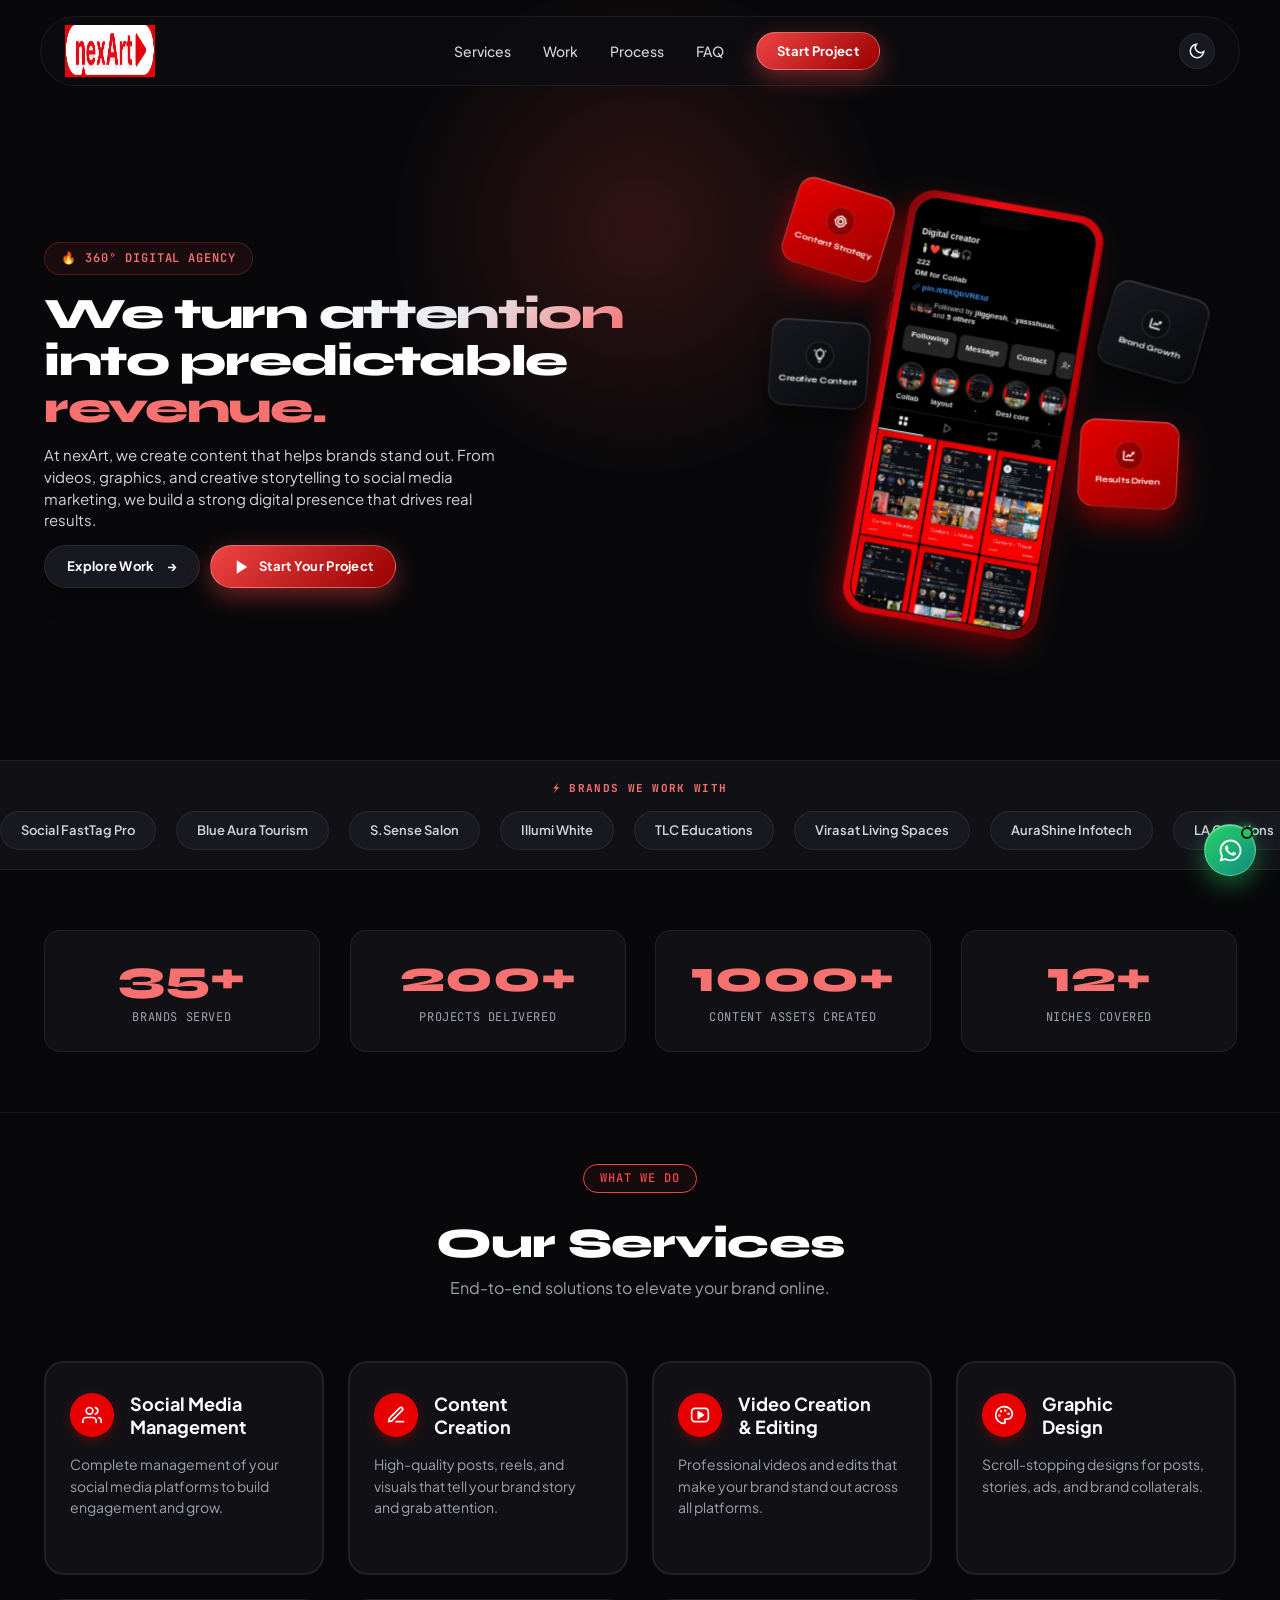
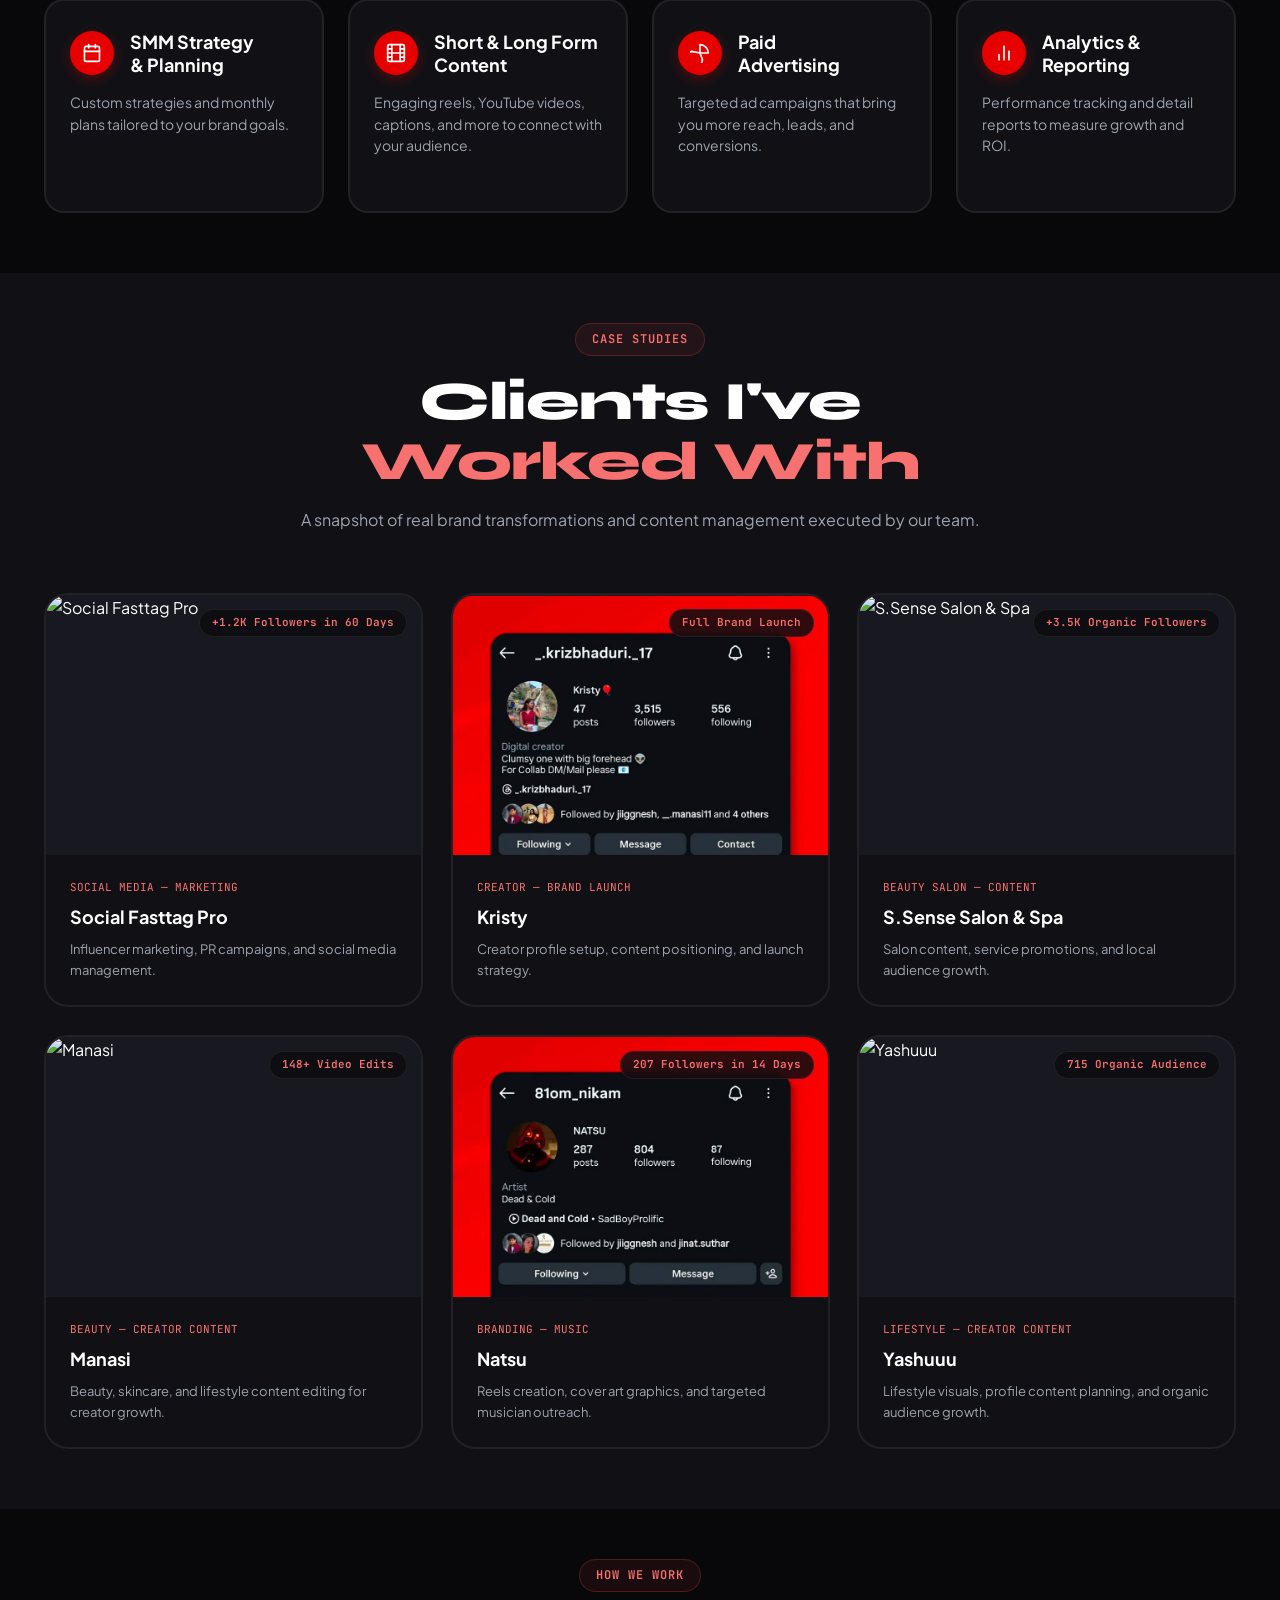
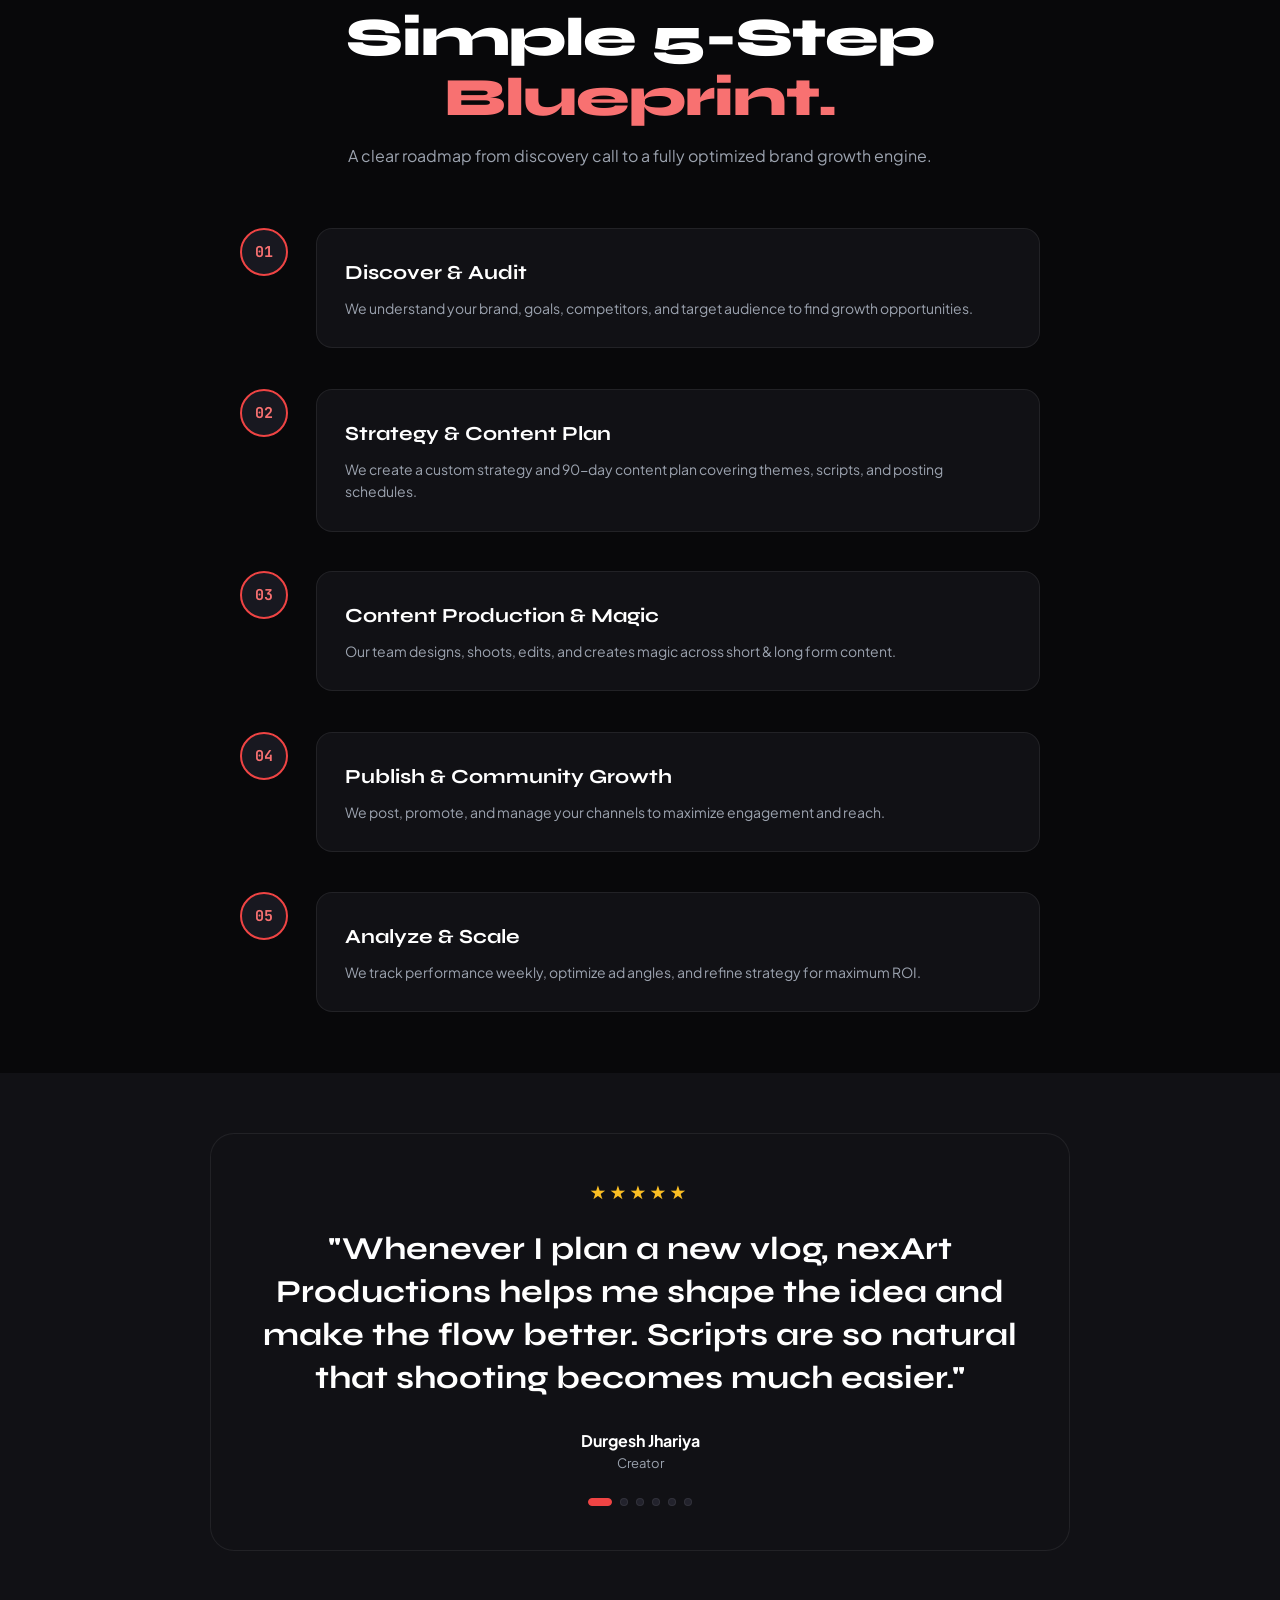
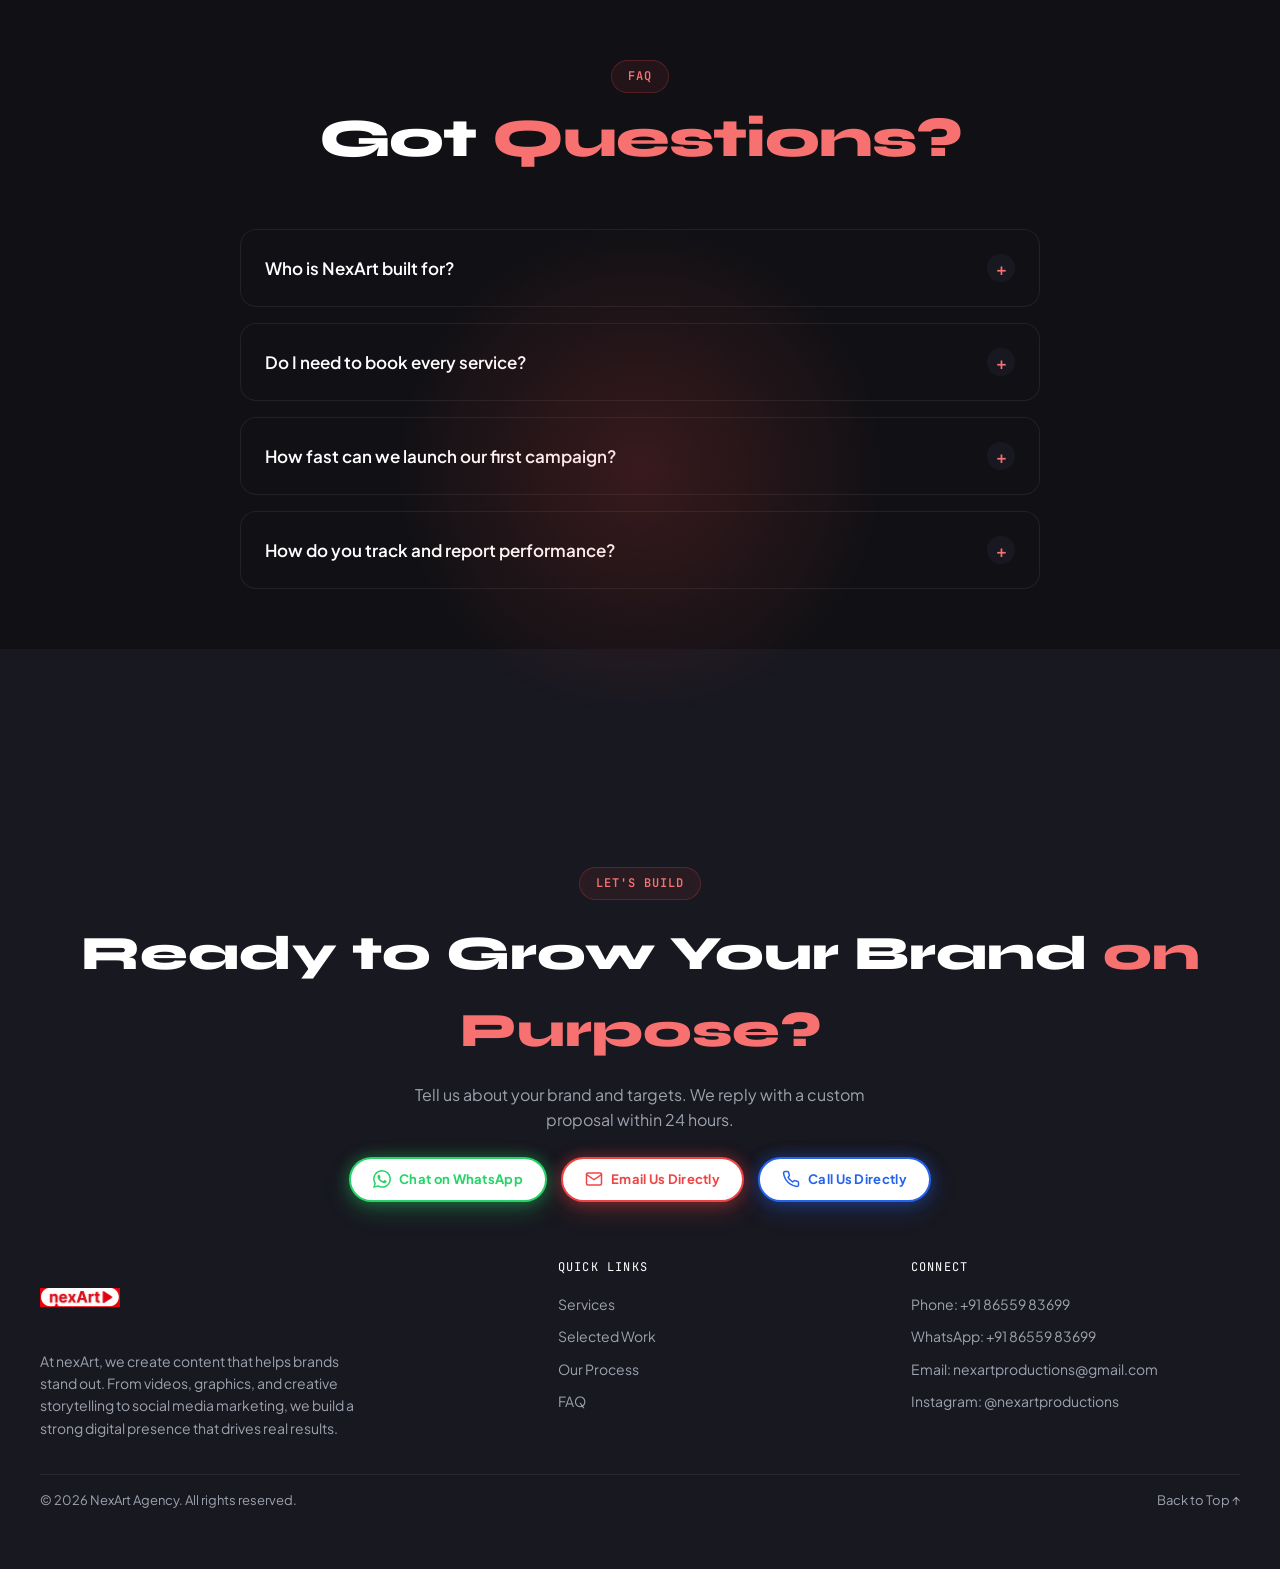
==== commit 5262051b: "Fix marquee flex direction column layout to prevent brand title and marquee track horizontal collisi" ====
--- a/nexart.html
+++ b/nexart.html
@@ -584,27 +584,36 @@
 
         /* ===== LOGO MARQUEE ===== */
         .marquee-section {
-            padding: 30px 0;
+            padding: 24px 0 !important;
             border-top: 1px solid var(--border-subtle);
             border-bottom: 1px solid var(--border-subtle);
             background: var(--surface-1);
-            overflow: hidden;
+            overflow: hidden !important;
+            display: flex !important;
+            flex-direction: column !important;
+            align-items: center !important;
+            justify-content: center !important;
+            width: 100% !important;
+            max-width: 100% !important;
+            box-sizing: border-box !important;
         }
 
         .marquee-track-wrap {
-            display: flex;
-            overflow: hidden;
-            user-select: none;
-            width: 100%;
+            display: flex !important;
+            flex-wrap: nowrap !important;
+            overflow: hidden !important;
+            user-select: none !important;
+            width: 100% !important;
         }
 
         .marquee-content {
-            flex-shrink: 0;
-            display: flex;
-            align-items: center;
-            gap: 20px;
-            padding-right: 20px;
-            animation: scrollMarquee 30s linear infinite;
+            flex-shrink: 0 !important;
+            display: flex !important;
+            flex-wrap: nowrap !important;
+            align-items: center !important;
+            gap: 20px !important;
+            padding-right: 20px !important;
+            animation: scrollMarquee 30s linear infinite !important;
         }
 
         @keyframes scrollMarquee {
@@ -3051,15 +3060,18 @@
     }
 
     .marquee-section {
-        height: 140px;
-        padding: 0;
-        display: flex;
-        align-items: center;
-        box-sizing: border-box;
+        height: auto !important;
+        min-height: 110px !important;
+        padding: 16px 0 !important;
+        display: flex !important;
+        flex-direction: column !important;
+        align-items: center !important;
+        justify-content: center !important;
+        box-sizing: border-box !important;
     }
 
     .marquee-track-wrap {
-        width: 100%;
+        width: 100% !important;
     }
 }
 </style>
@@ -3291,8 +3303,9 @@
 
   /* Marquee */
   .marquee-section { padding: 14px 0 !important; }
-  .marquee-content { gap: 12px !important; padding-right: 12px !important; }
-  .brand-pill { font-size: 11px !important; padding: 6px 14px !important; margin: 0 !important; flex-shrink: 0 !important; }
+  .marquee-track-wrap { display: flex !important; flex-wrap: nowrap !important; overflow: hidden !important; width: 100% !important; }
+  .marquee-content { display: flex !important; flex-wrap: nowrap !important; gap: 14px !important; padding-right: 14px !important; flex-shrink: 0 !important; }
+  .brand-pill { font-size: 11px !important; padding: 6px 14px !important; margin: 0 !important; flex-shrink: 0 !important; white-space: nowrap !important; }
 
   /* WhatsApp floating */
   .whatsapp-widget { bottom: 12px; right: 12px; }
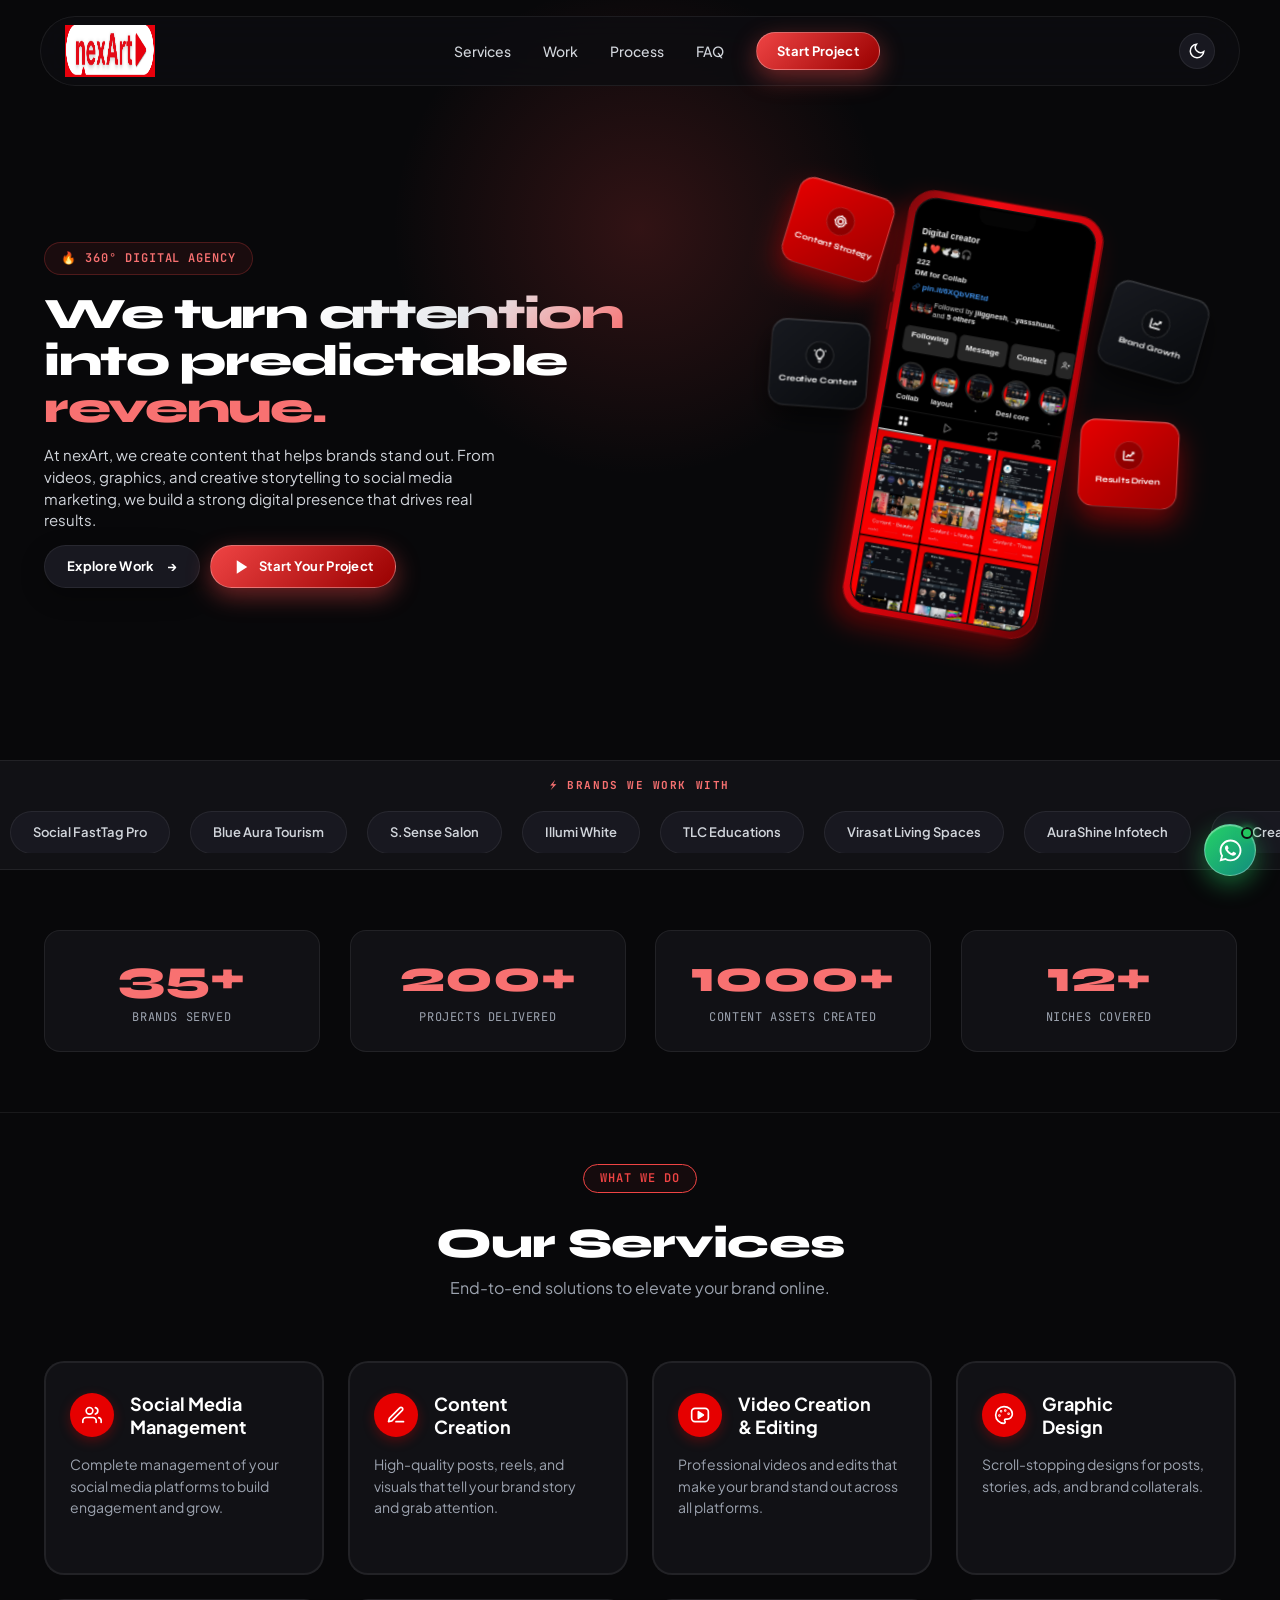
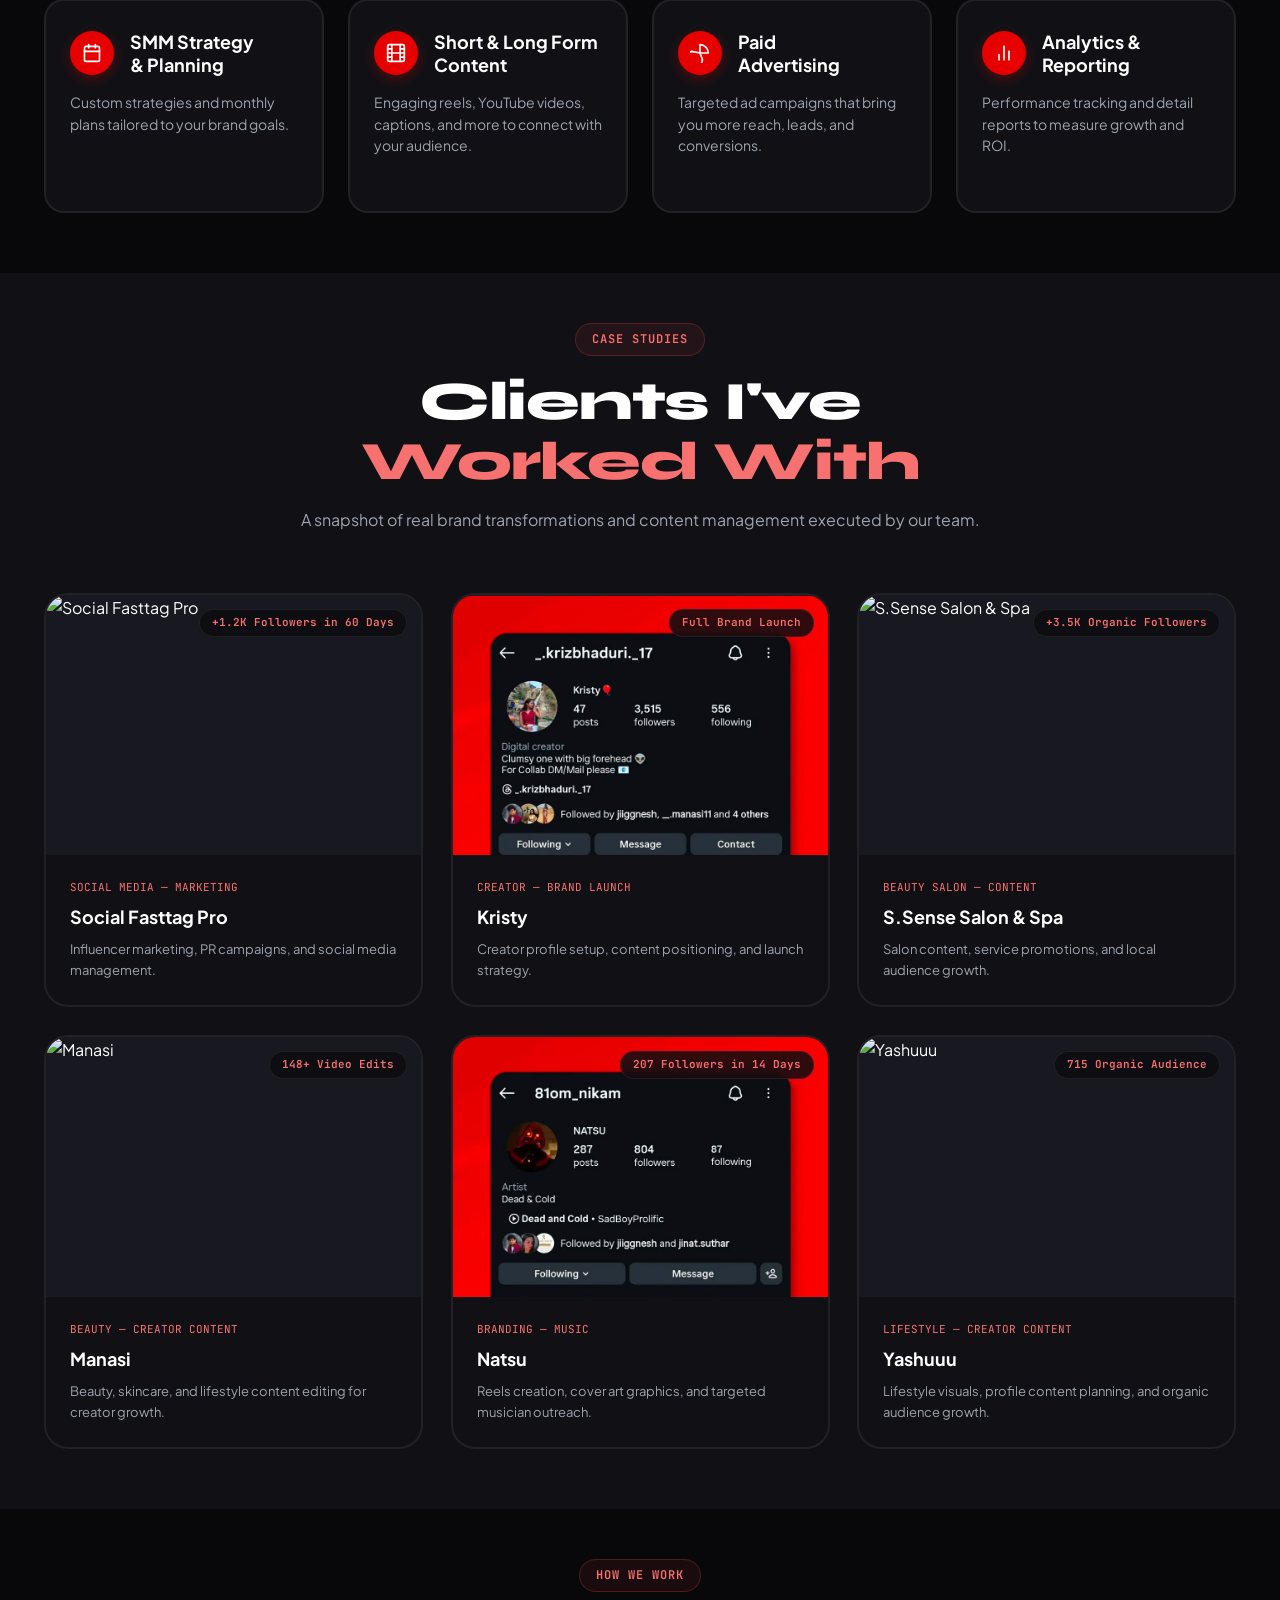
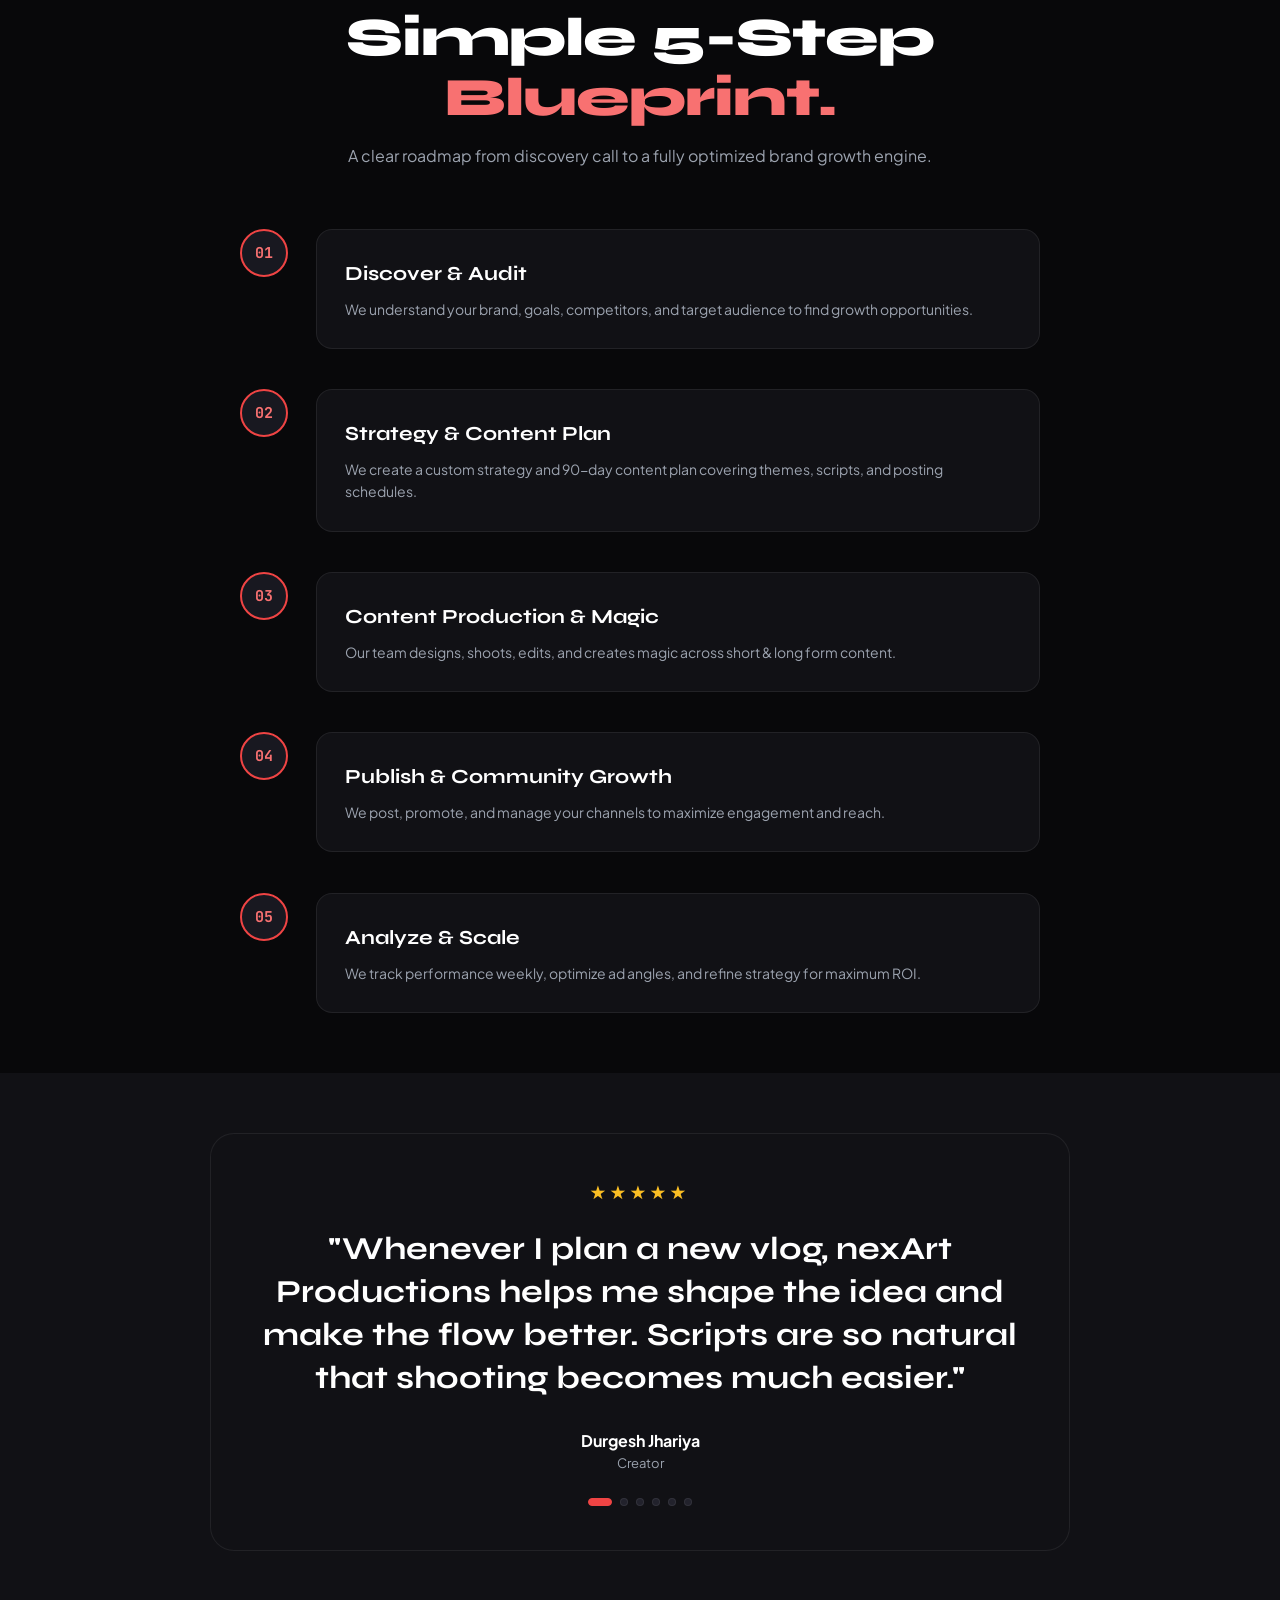
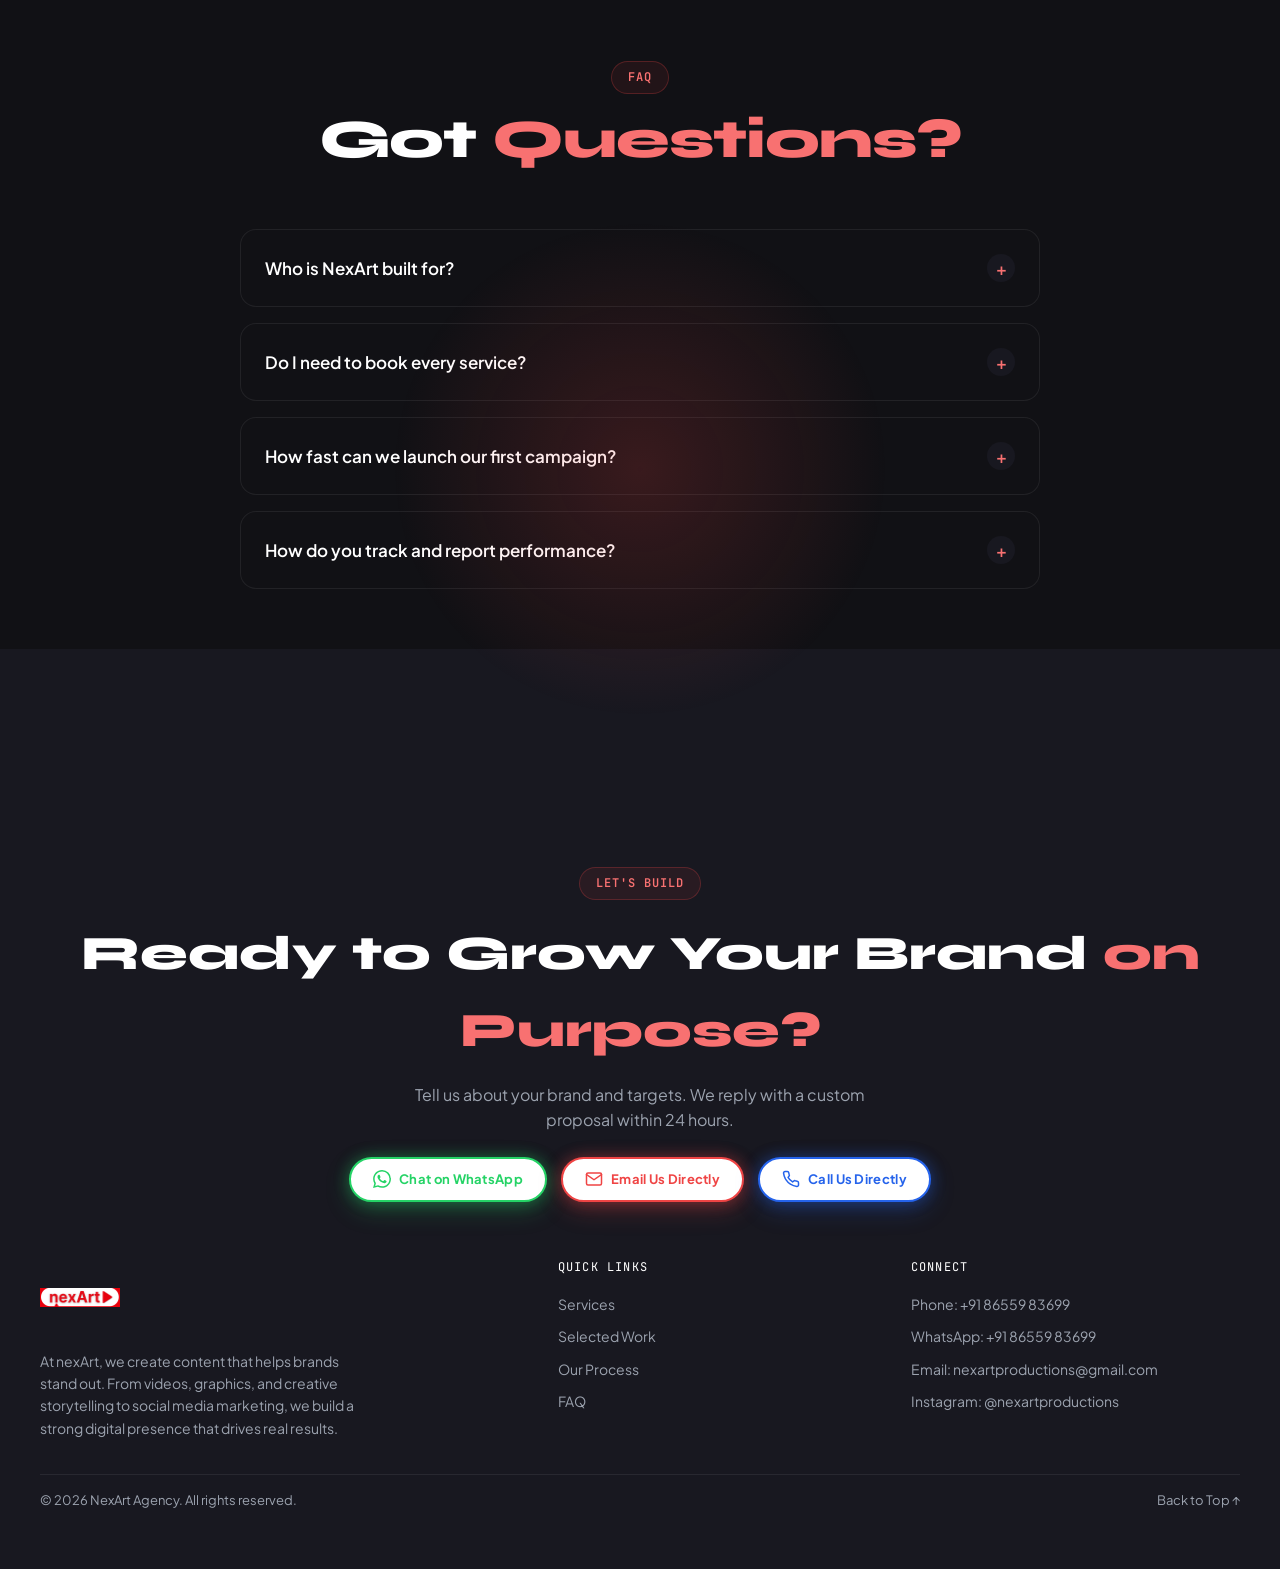
==== commit 5275e0ab: "Complete redesign of Marquee system using single-container translate3d(-50%) seamless loop pattern" ====
--- a/nexart.html
+++ b/nexart.html
@@ -582,57 +582,81 @@
             font-weight: bold;
         }
 
-        /* ===== LOGO MARQUEE ===== */
+        /* ===== LOGO MARQUEE SYSTEM ===== */
         .marquee-section {
-            padding: 24px 0 !important;
+            width: 100%;
+            max-width: 100%;
+            padding: 24px 0;
             border-top: 1px solid var(--border-subtle);
             border-bottom: 1px solid var(--border-subtle);
             background: var(--surface-1);
-            overflow: hidden !important;
-            display: flex !important;
-            flex-direction: column !important;
-            align-items: center !important;
-            justify-content: center !important;
-            width: 100% !important;
-            max-width: 100% !important;
-            box-sizing: border-box !important;
+            overflow: hidden;
+            display: flex;
+            flex-direction: column;
+            align-items: center;
+            box-sizing: border-box;
+        }
+
+        .marquee-header-title {
+            text-align: center;
+            font-family: var(--font-mono);
+            font-size: 11px;
+            font-weight: 700;
+            letter-spacing: 0.14em;
+            color: var(--accent-red-bright);
+            text-transform: uppercase;
+            margin-bottom: 16px;
+            display: block;
+            width: 100%;
         }
 
         .marquee-track-wrap {
-            display: flex !important;
-            flex-wrap: nowrap !important;
-            overflow: hidden !important;
-            user-select: none !important;
-            width: 100% !important;
+            display: flex;
+            overflow: hidden;
+            width: 100%;
+            user-select: none;
+            white-space: nowrap;
         }
 
         .marquee-content {
-            flex-shrink: 0 !important;
-            display: flex !important;
-            flex-wrap: nowrap !important;
-            align-items: center !important;
-            gap: 20px !important;
-            padding-right: 20px !important;
-            animation: scrollMarquee 30s linear infinite !important;
-        }
-
-        @keyframes scrollMarquee {
-            0% { transform: translateX(0); }
-            100% { transform: translateX(-100%); }
+            display: flex;
+            flex-wrap: nowrap;
+            flex-shrink: 0;
+            align-items: center;
+            animation: scrollMarqueeTrack 25s linear infinite;
+            will-change: transform;
+        }
+
+        .marquee-section:hover .marquee-content {
+            animation-play-state: paused;
+        }
+
+        @keyframes scrollMarqueeTrack {
+            0% { transform: translate3d(0, 0, 0); }
+            100% { transform: translate3d(-50%, 0, 0); }
         }
 
         .brand-pill {
-            padding: 8px 20px !important;
-            border-radius: var(--radius-full) !important;
-            background: var(--surface-2) !important;
-            border: 1px solid var(--border-subtle) !important;
-            font-size: 13px !important;
-            font-weight: 600 !important;
-            color: var(--text-secondary) !important;
-            white-space: nowrap !important;
-            margin: 0 !important;
-            flex-shrink: 0 !important;
+            display: inline-flex;
+            align-items: center;
+            justify-content: center;
+            padding: 10px 22px;
+            margin: 0 10px;
+            border-radius: var(--radius-full);
+            background: var(--surface-2);
+            border: 1px solid var(--border-subtle);
+            font-size: 13px;
+            font-weight: 600;
+            color: var(--text-secondary);
+            white-space: nowrap;
+            flex-shrink: 0;
             transition: var(--transition);
+        }
+
+        .brand-pill:hover {
+            border-color: var(--accent-red);
+            color: var(--text-primary);
+            transform: translateY(-2px);
         }
 
         .brand-pill:hover {
@@ -3301,11 +3325,9 @@
   .footer-links-list a { font-size: 11px; }
   .footer-bottom-bar { font-size: 11px; padding-top: 14px; }
 
-  /* Marquee */
-  .marquee-section { padding: 14px 0 !important; }
-  .marquee-track-wrap { display: flex !important; flex-wrap: nowrap !important; overflow: hidden !important; width: 100% !important; }
-  .marquee-content { display: flex !important; flex-wrap: nowrap !important; gap: 14px !important; padding-right: 14px !important; flex-shrink: 0 !important; }
-  .brand-pill { font-size: 11px !important; padding: 6px 14px !important; margin: 0 !important; flex-shrink: 0 !important; white-space: nowrap !important; }
+  /* Marquee Mobile */
+  .marquee-section { padding: 14px 0; }
+  .brand-pill { font-size: 11px; padding: 6px 14px; margin: 0 6px; }
 
   /* WhatsApp floating */
   .whatsapp-widget { bottom: 12px; right: 12px; }
@@ -3930,31 +3952,27 @@
 
     <!-- LOGO MARQUEE / BRANDS WE WORK WITH -->
     <div class="marquee-section" id="brands">
-        <div style="text-align: center; font-family: var(--font-mono); font-size: 11px; font-weight: 700; letter-spacing: 0.12em; color: var(--accent-red-bright); text-transform: uppercase; margin-bottom: 14px;">
-            ⚡ BRANDS WE WORK WITH
-        </div>
+        <span class="marquee-header-title">⚡ BRANDS WE WORK WITH</span>
         <div class="marquee-track-wrap">
             <div class="marquee-content">
-                <div class="brand-pill">Social FastTag Pro</div>
-                <div class="brand-pill">Blue Aura Tourism</div>
-                <div class="brand-pill">S.Sense Salon</div>
-                <div class="brand-pill">Illumi White</div>
-                <div class="brand-pill">TLC Educations</div>
-                <div class="brand-pill">Virasat Living Spaces</div>
-                <div class="brand-pill">AuraShine Infotech</div>
-                <div class="brand-pill">LA Creations</div>
-                <div class="brand-pill">Mangalam Jewellers</div>
-            </div>
-            <div class="marquee-content" aria-hidden="true">
-                <div class="brand-pill">Social FastTag Pro</div>
-                <div class="brand-pill">Blue Aura Tourism</div>
-                <div class="brand-pill">S.Sense Salon</div>
-                <div class="brand-pill">Illumi White</div>
-                <div class="brand-pill">TLC Educations</div>
-                <div class="brand-pill">Virasat Living Spaces</div>
-                <div class="brand-pill">AuraShine Infotech</div>
-                <div class="brand-pill">LA Creations</div>
-                <div class="brand-pill">Mangalam Jewellers</div>
+                <span class="brand-pill">Social FastTag Pro</span>
+                <span class="brand-pill">Blue Aura Tourism</span>
+                <span class="brand-pill">S.Sense Salon</span>
+                <span class="brand-pill">Illumi White</span>
+                <span class="brand-pill">TLC Educations</span>
+                <span class="brand-pill">Virasat Living Spaces</span>
+                <span class="brand-pill">AuraShine Infotech</span>
+                <span class="brand-pill">LA Creations</span>
+                <span class="brand-pill">Mangalam Jewellers</span>
+                <span class="brand-pill">Social FastTag Pro</span>
+                <span class="brand-pill">Blue Aura Tourism</span>
+                <span class="brand-pill">S.Sense Salon</span>
+                <span class="brand-pill">Illumi White</span>
+                <span class="brand-pill">TLC Educations</span>
+                <span class="brand-pill">Virasat Living Spaces</span>
+                <span class="brand-pill">AuraShine Infotech</span>
+                <span class="brand-pill">LA Creations</span>
+                <span class="brand-pill">Mangalam Jewellers</span>
             </div>
         </div>
     </div>
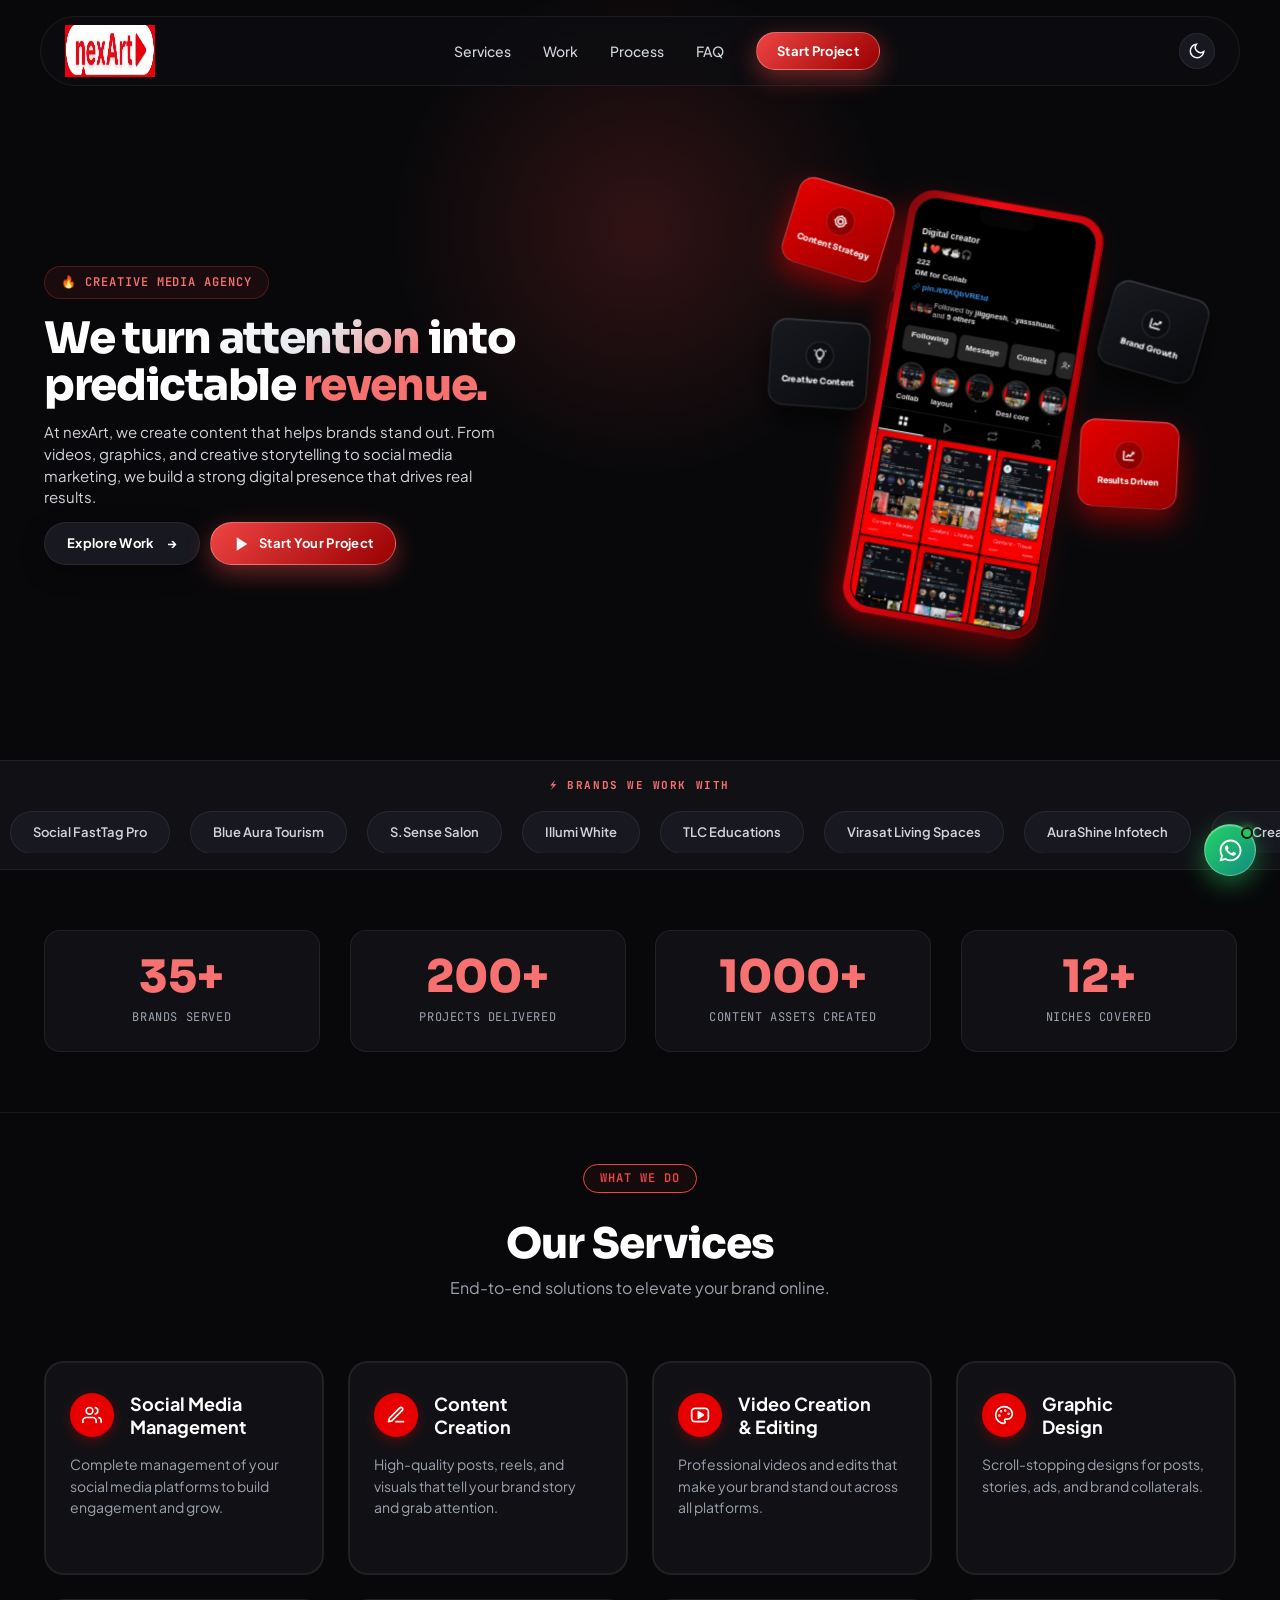
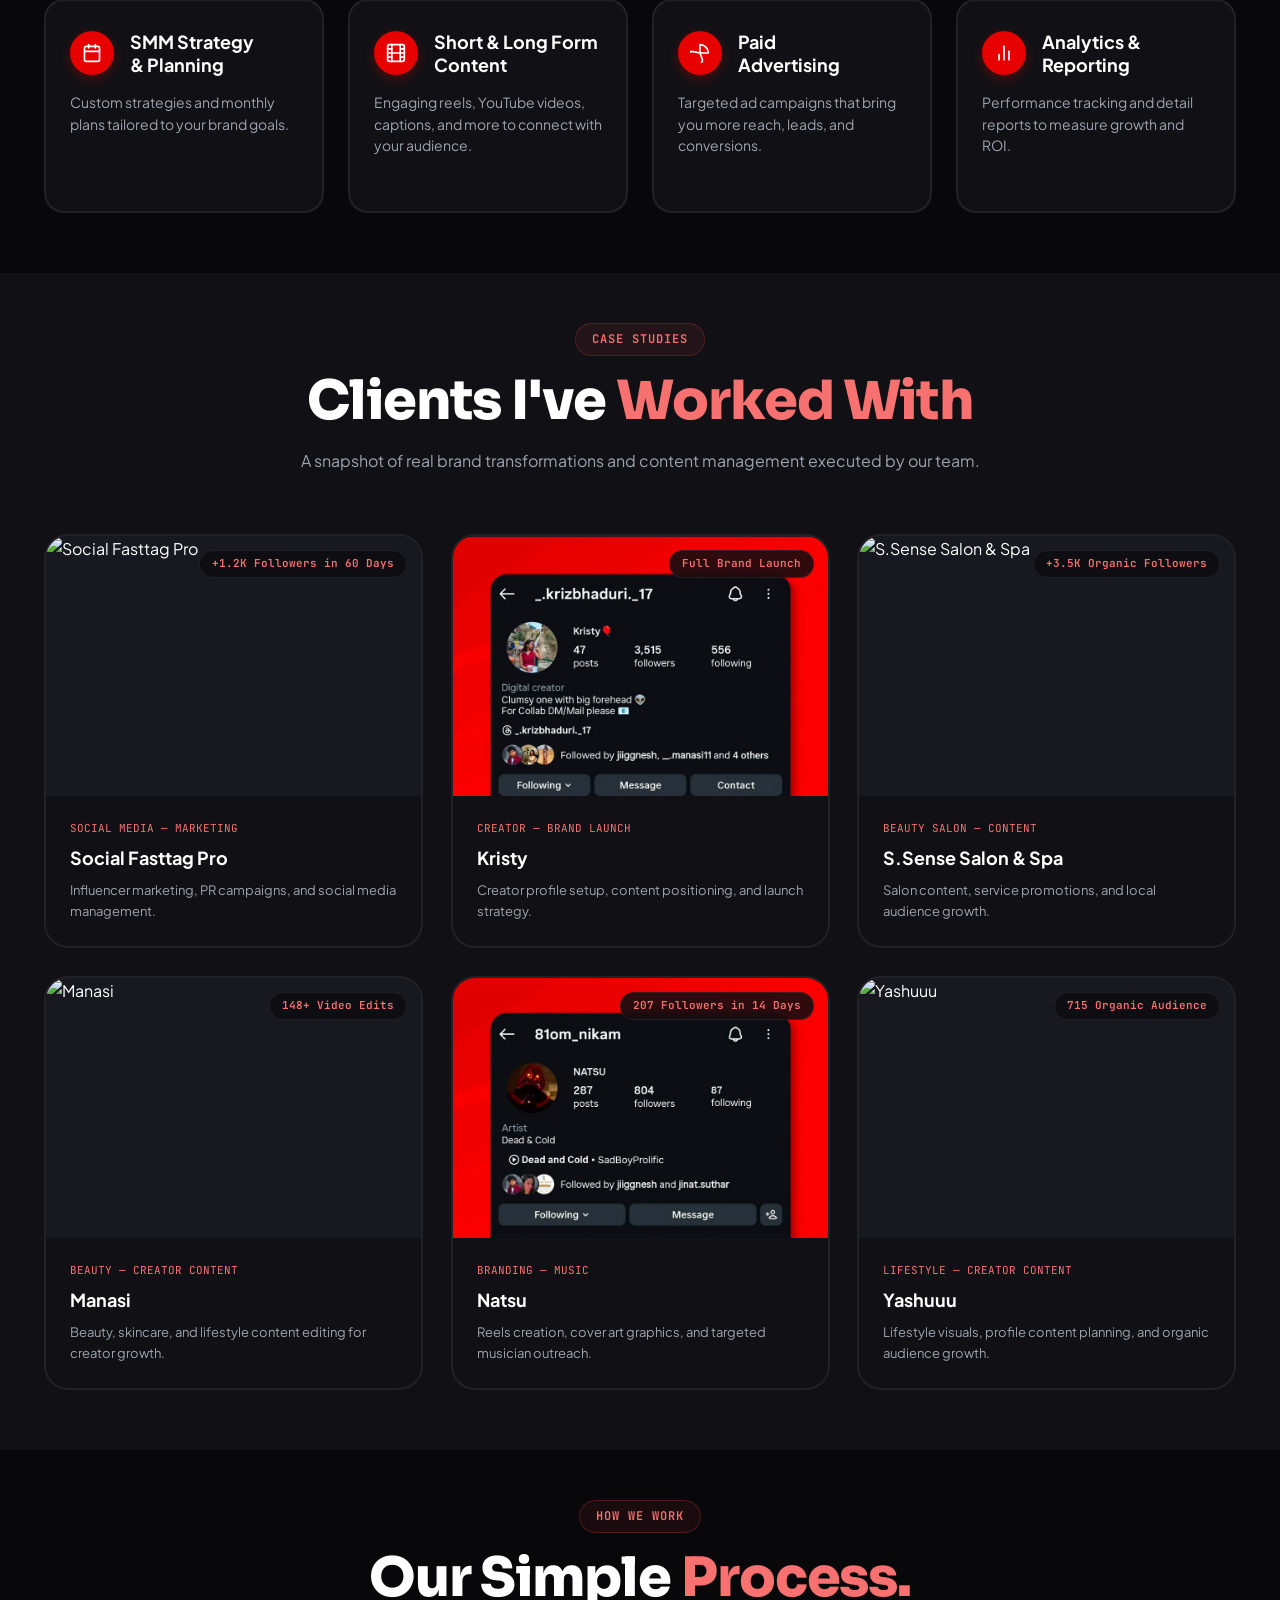
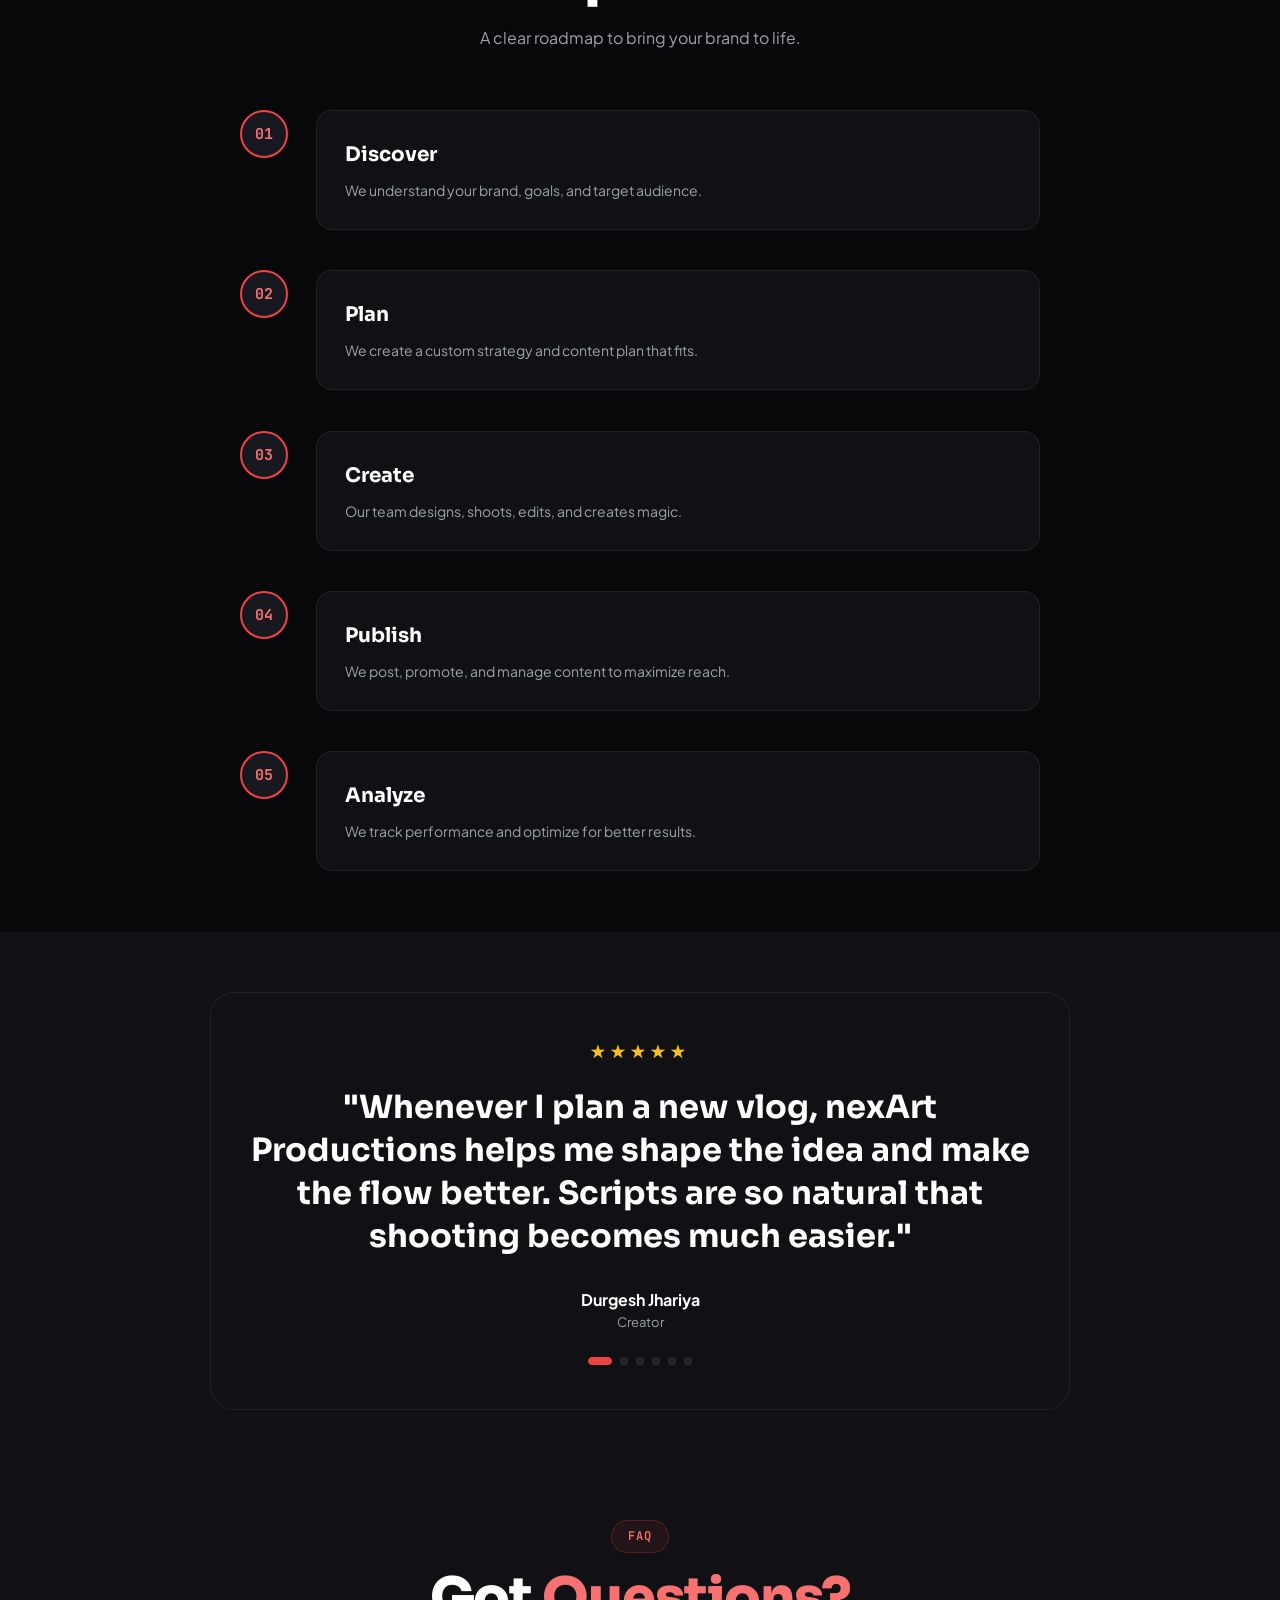
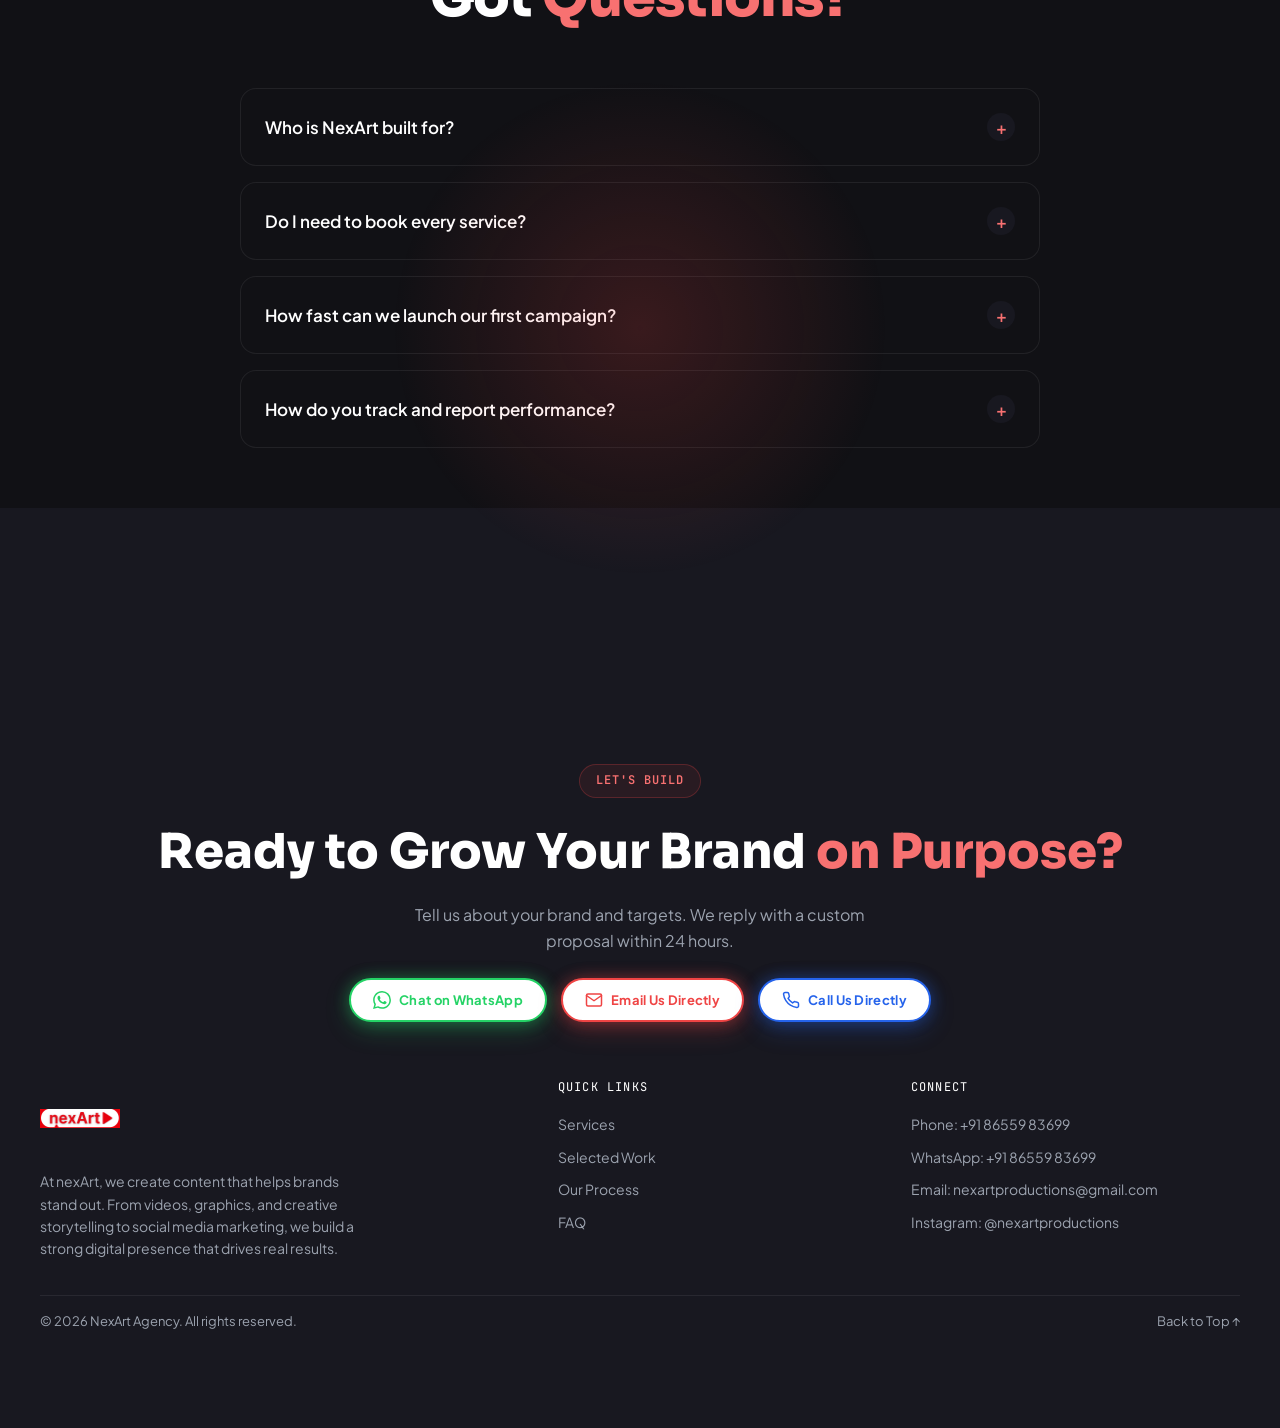
==== commit 8e2afce7: "Update heading font to Sora, speed up brands marquee, rebrand agency tag, simplify process section" ====
--- a/nexart.html
+++ b/nexart.html
@@ -9,7 +9,7 @@
     <!-- Google Fonts -->
     <link rel="preconnect" href="https://fonts.googleapis.com">
     <link rel="preconnect" href="https://fonts.gstatic.com" crossorigin>
-    <link href="https://fonts.googleapis.com/css2?family=Plus+Jakarta+Sans:wght@300;400;500;600;700;800&family=Syne:wght@700;800&family=JetBrains+Mono:wght@400;500;700&display=swap" rel="stylesheet">
+    <link href="https://fonts.googleapis.com/css2?family=Plus+Jakarta+Sans:wght@300;400;500;600;700;800&family=Sora:wght@600;700;800&family=JetBrains+Mono:wght@400;500;700&display=swap" rel="stylesheet">
 
     <style>
         /* ===== DESIGN SYSTEM & VARIABLES ===== */
@@ -28,7 +28,7 @@
             --text-secondary: #D1D5DB;
             --text-muted: #9CA3AF;
             --font-main: 'Plus Jakarta Sans', sans-serif;
-            --font-display: 'Syne', sans-serif;
+            --font-display: 'Sora', sans-serif;
             --font-mono: 'JetBrains Mono', monospace;
             --radius-sm: 8px;
             --radius-md: 16px;
@@ -623,7 +623,7 @@
             flex-wrap: nowrap;
             flex-shrink: 0;
             align-items: center;
-            animation: scrollMarqueeTrack 25s linear infinite;
+            animation: scrollMarqueeTrack 18s linear infinite;
             will-change: transform;
         }
 
@@ -3753,7 +3753,7 @@
         <div class="container">
             <div class="hero-grid">
                 <div class="hero-text-content">
-                    <div class="section-tag">🔥 360° Digital Agency</div>
+                    <div class="section-tag">🔥 Creative Media Agency</div>
                     <h1 class="hero-title">
                         We turn <span class="text-gradient">attention</span> into predictable <span class="text-red">revenue.</span>
                     </h1>
@@ -4202,48 +4202,48 @@
         <div class="container">
             <div class="section-header">
                 <div class="section-tag">HOW WE WORK</div>
-                <h2 class="section-title">Simple 5-Step <span class="text-red">Blueprint.</span></h2>
-                <p class="section-desc">A clear roadmap from discovery call to a fully optimized brand growth engine.</p>
+                <h2 class="section-title">Our Simple <span class="text-red">Process.</span></h2>
+                <p class="section-desc">A clear roadmap to bring your brand to life.</p>
             </div>
 
             <div class="process-timeline">
                 <div class="process-step-item">
                     <div class="step-num-badge">01</div>
                     <div class="step-content-box">
-                        <h3 class="step-title">Discover & Audit</h3>
-                        <p class="step-desc">We understand your brand, goals, competitors, and target audience to find growth opportunities.</p>
+                        <h3 class="step-title">Discover</h3>
+                        <p class="step-desc">We understand your brand, goals, and target audience.</p>
                     </div>
                 </div>
 
                 <div class="process-step-item">
                     <div class="step-num-badge">02</div>
                     <div class="step-content-box">
-                        <h3 class="step-title">Strategy & Content Plan</h3>
-                        <p class="step-desc">We create a custom strategy and 90-day content plan covering themes, scripts, and posting schedules.</p>
+                        <h3 class="step-title">Plan</h3>
+                        <p class="step-desc">We create a custom strategy and content plan that fits.</p>
                     </div>
                 </div>
 
                 <div class="process-step-item">
                     <div class="step-num-badge">03</div>
                     <div class="step-content-box">
-                        <h3 class="step-title">Content Production & Magic</h3>
-                        <p class="step-desc">Our team designs, shoots, edits, and creates magic across short & long form content.</p>
+                        <h3 class="step-title">Create</h3>
+                        <p class="step-desc">Our team designs, shoots, edits, and creates magic.</p>
                     </div>
                 </div>
 
                 <div class="process-step-item">
                     <div class="step-num-badge">04</div>
                     <div class="step-content-box">
-                        <h3 class="step-title">Publish & Community Growth</h3>
-                        <p class="step-desc">We post, promote, and manage your channels to maximize engagement and reach.</p>
+                        <h3 class="step-title">Publish</h3>
+                        <p class="step-desc">We post, promote, and manage content to maximize reach.</p>
                     </div>
                 </div>
 
                 <div class="process-step-item">
                     <div class="step-num-badge">05</div>
                     <div class="step-content-box">
-                        <h3 class="step-title">Analyze & Scale</h3>
-                        <p class="step-desc">We track performance weekly, optimize ad angles, and refine strategy for maximum ROI.</p>
+                        <h3 class="step-title">Analyze</h3>
+                        <p class="step-desc">We track performance and optimize for better results.</p>
                     </div>
                 </div>
             </div>
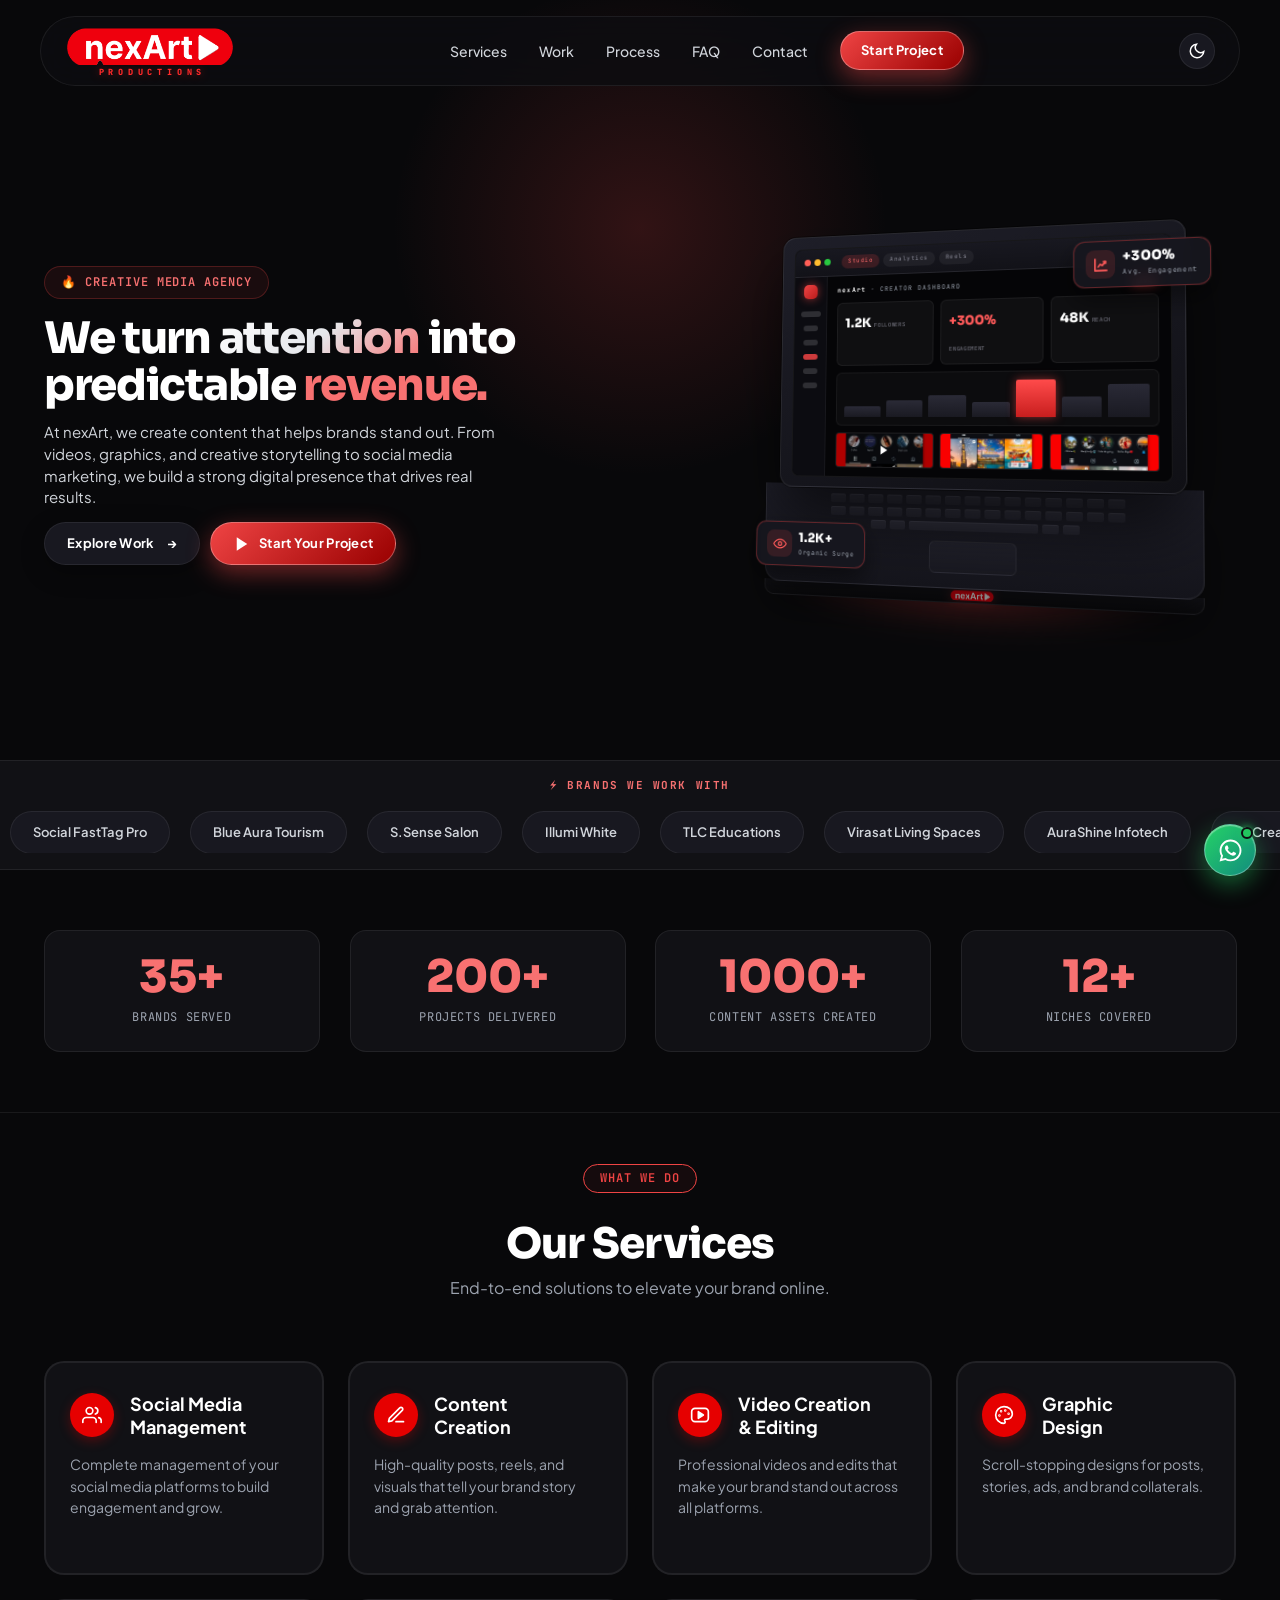
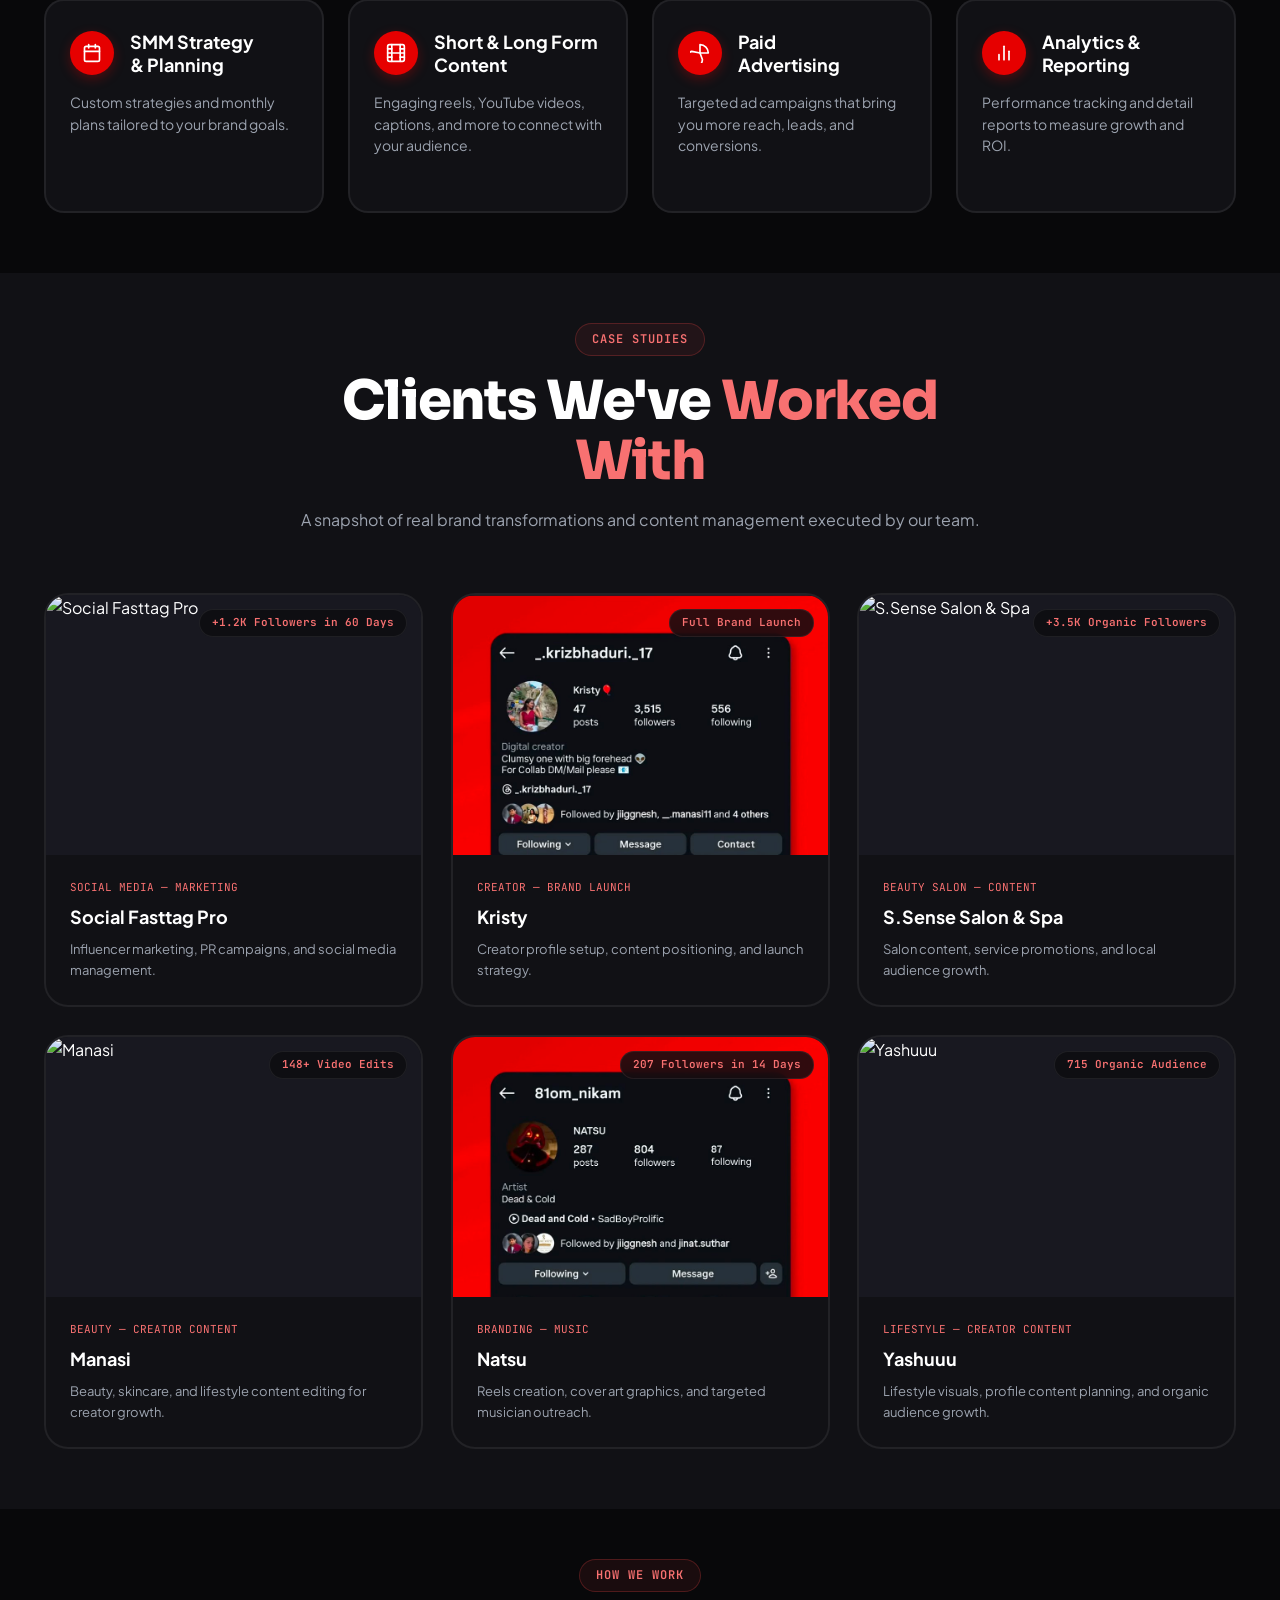
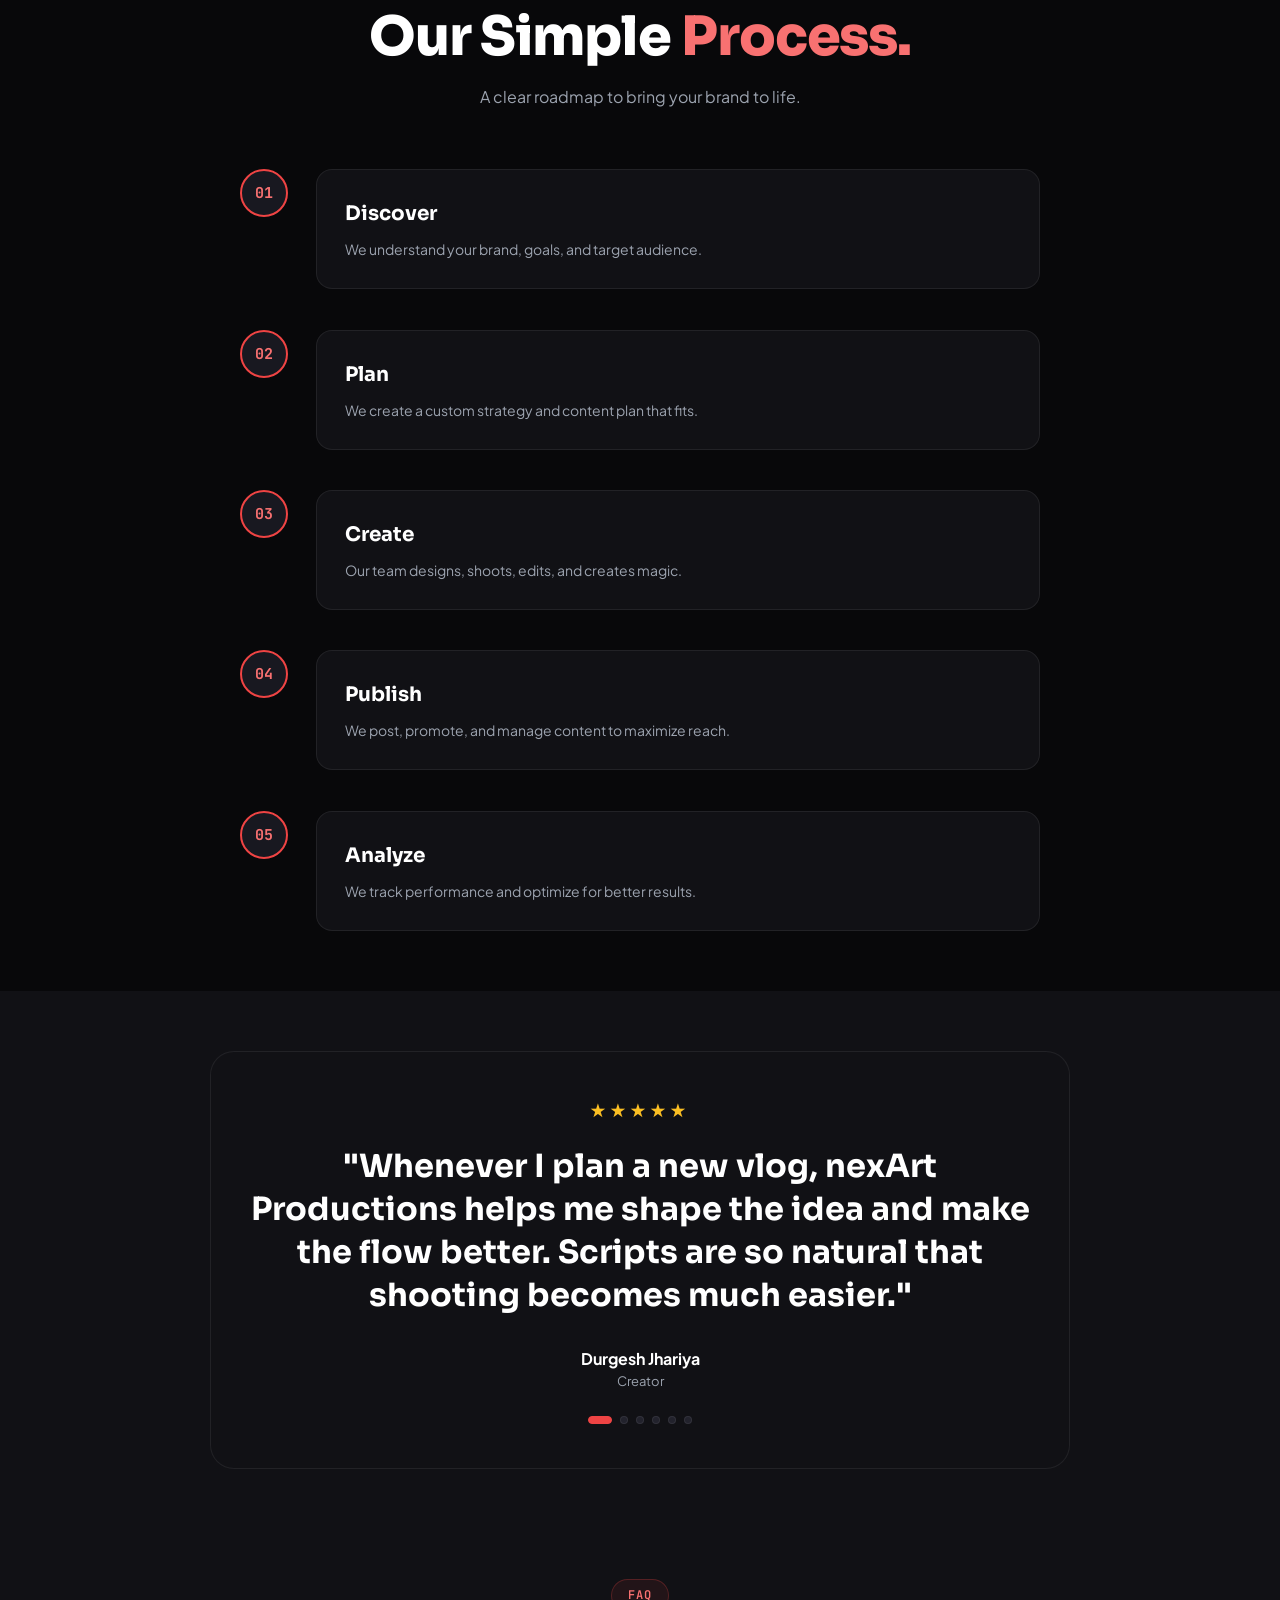
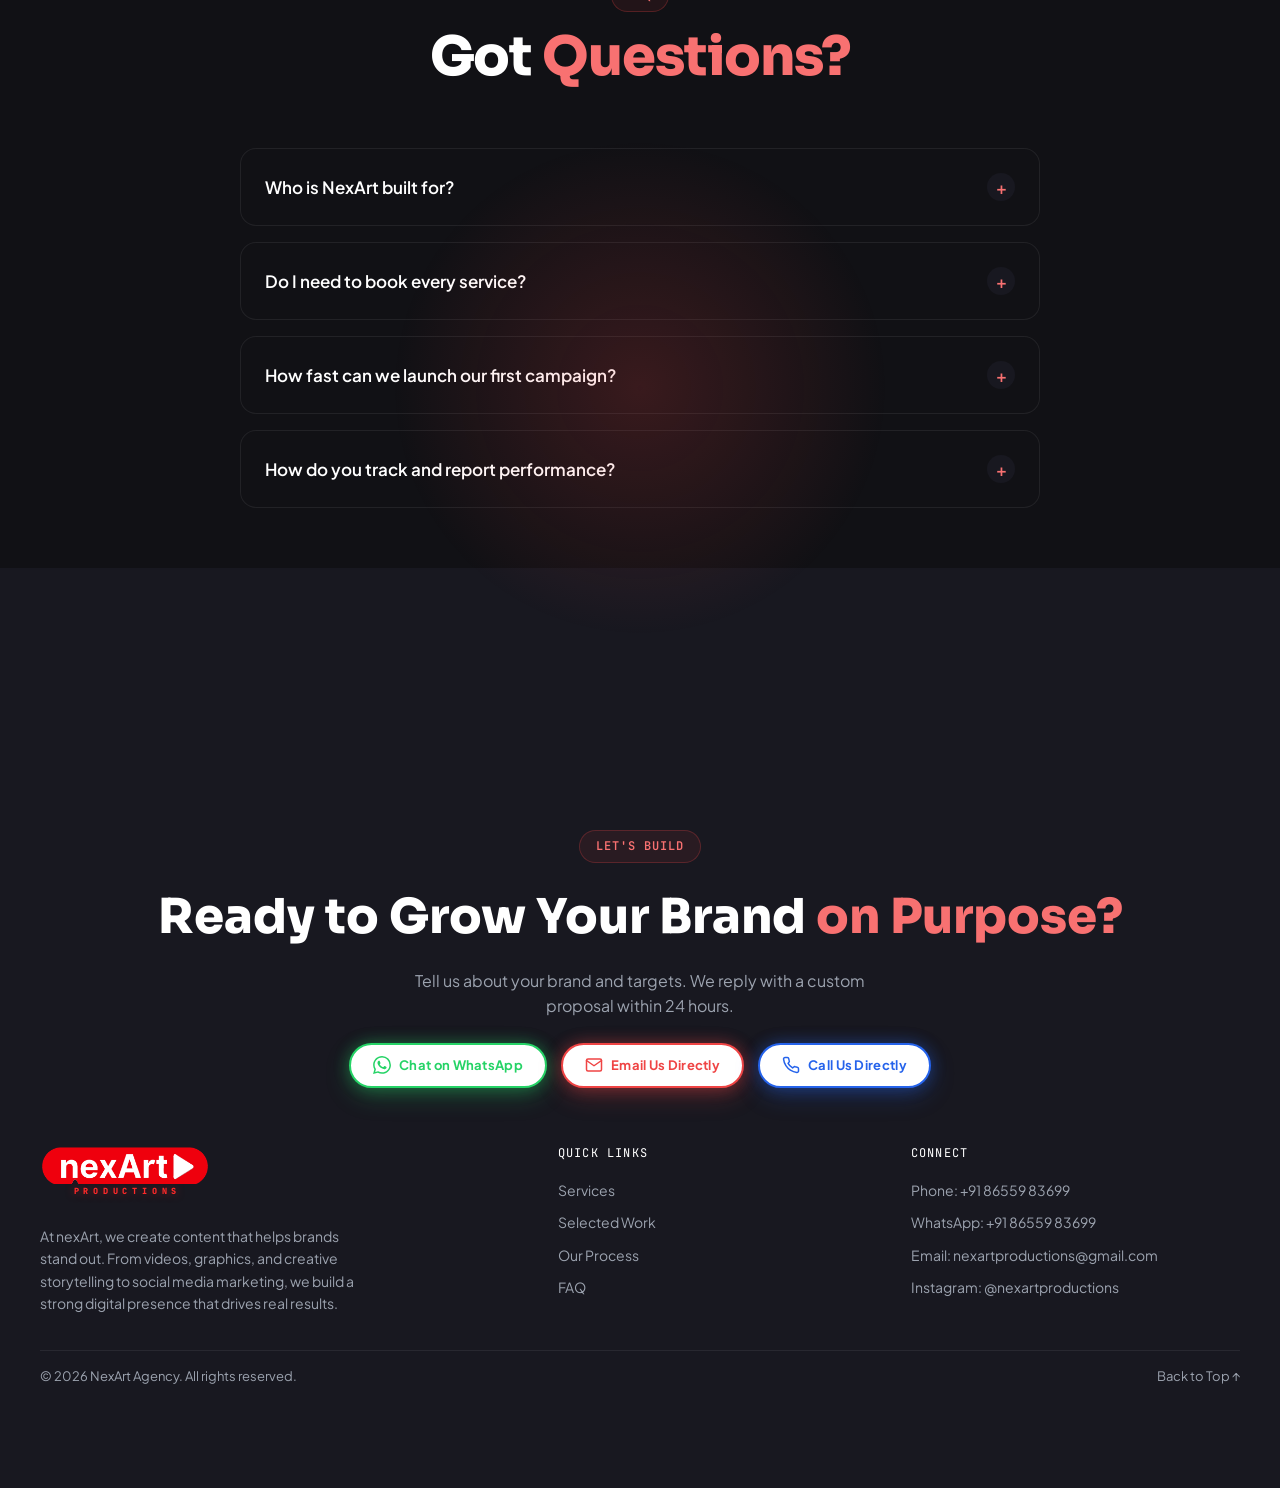
==== commit 01c85c59: "Replace hero phone visual with responsive laptop creator mockup" ====
--- a/nexart.html
+++ b/nexart.html
@@ -340,17 +340,42 @@
         }
 
         .navbar-logo {
-            display: flex;
+            display: inline-flex;
+            flex-direction: column;
             align-items: center;
             flex-shrink: 0;
             text-decoration: none;
+            gap: 1px;
+            animation: logoFloat 4s ease-in-out infinite;
         }
 
         .navbar-logo-img {
-            height: 52px;
-            width: 90px;
+            height: 42px;
+            width: auto;
+            max-width: 170px;
             display: block;
-            object-fit: fill;
+            object-fit: contain;
+        }
+
+        .navbar-logo-word {
+            color: #FF2A2A;
+            font-family: var(--font-mono);
+            font-size: 8.5px;
+            font-weight: 900;
+            letter-spacing: 0.56em;
+            line-height: 1;
+            padding-left: 0.56em;
+            text-shadow: 0 0 8px rgba(255, 42, 42, 0.5);
+            text-transform: uppercase;
+        }
+
+        @keyframes logoFloat {
+            0%, 100% { transform: translateY(0) scale(1); filter: drop-shadow(0 0 0 rgba(239, 0, 13, 0)); }
+            50% { transform: translateY(-2px) scale(1.015); filter: drop-shadow(0 8px 14px rgba(239, 0, 13, 0.22)); }
+        }
+
+        @media (prefers-reduced-motion: reduce) {
+            .navbar-logo { animation: none; }
         }
 
         .nav-links {
@@ -623,7 +648,8 @@
             flex-wrap: nowrap;
             flex-shrink: 0;
             align-items: center;
-            animation: scrollMarqueeTrack 18s linear infinite;
+            width: max-content;
+            animation: scrollMarqueeTrack 13s linear infinite;
             will-change: transform;
         }
 
@@ -633,7 +659,7 @@
 
         @keyframes scrollMarqueeTrack {
             0% { transform: translate3d(0, 0, 0); }
-            100% { transform: translate3d(-50%, 0, 0); }
+            100% { transform: translate3d(-33.333%, 0, 0); }
         }
 
         .brand-pill {
@@ -1284,11 +1310,31 @@
         }
 
         .footer-logo-img {
-            height: 80px;
+            height: 42px;
             width: auto;
             display: block;
             object-fit: contain;
-            aspect-ratio: 1;
+            max-width: 170px;
+        }
+
+        .footer-logo-lockup {
+            display: inline-flex;
+            flex-direction: column;
+            align-items: center;
+            gap: 1px;
+            margin-bottom: 18px;
+        }
+
+        .footer-logo-word {
+            color: #FF2A2A;
+            font-family: var(--font-mono);
+            font-size: 8.5px;
+            font-weight: 900;
+            letter-spacing: 0.56em;
+            line-height: 1;
+            padding-left: 0.56em;
+            text-shadow: 0 0 8px rgba(255, 42, 42, 0.5);
+            text-transform: uppercase;
         }
 
         .footer-brand p {
@@ -1942,7 +1988,7 @@
   background: rgba(5, 5, 8, 0.95);
   backdrop-filter: blur(25px);
   -webkit-backdrop-filter: blur(25px);
-  z-index: 10000;
+  z-index: 2000000;
   display: flex;
   flex-direction: column;
   align-items: center;
@@ -1973,7 +2019,7 @@
   align-items: center;
   justify-content: center;
   cursor: pointer;
-  z-index: 10002;
+  z-index: 2000002;
   transition: var(--transition);
 }
 
@@ -2017,6 +2063,36 @@
   font-family: var(--font-mono);
   font-size: 12px;
   color: var(--accent-red-bright);
+}
+
+@media (max-width: 768px) {
+  .lightbox-modal {
+    height: 100dvh;
+    justify-content: flex-start;
+    overflow-y: auto;
+    padding: max(56px, env(safe-area-inset-top)) 12px max(20px, env(safe-area-inset-bottom));
+  }
+  .lightbox-close-btn {
+    top: 15px;
+    right: 15px;
+    background: rgba(13, 13, 17, 0.7);
+    border: none;
+  }
+  .lightbox-img-container {
+    width: 100%;
+    max-width: 100vw;
+    max-height: none;
+    margin-top: 0;
+  }
+  .lightbox-img-container img {
+    width: auto;
+    max-width: 100%;
+    max-height: calc(100dvh - 150px);
+    border-radius: 8px;
+    object-fit: contain;
+    box-shadow: none;
+    border: none;
+  }
 }
 </style>
 
@@ -2099,6 +2175,8 @@
 
   .navbar-logo {
     display: inline-flex;
+    flex-direction: column;
+    align-items: center;
     flex: 0 1 auto;
     min-width: 0;
     font-size: 0;
@@ -2106,11 +2184,18 @@
   }
 
   .navbar-logo-img {
-    height: 24px;
+    height: 30px;
     width: auto;
-    max-width: 60px;
+    max-width: 126px;
     display: block;
     object-fit: contain;
+  }
+
+  .navbar-logo-word {
+    font-size: 7px;
+    letter-spacing: 0.46em;
+    padding-left: 0.46em;
+    line-height: 1;
   }
 
   .nav-right {
@@ -3288,12 +3373,14 @@
 
   /* Portfolio - tighter swipe cards */
   .portfolio-grid { gap: 10px; padding: 10px 12px 16px 12px; margin: 0 -12px; }
-  .portfolio-card { min-width: 220px; }
-  .portfolio-thumb-wrap { height: 150px; }
+  .portfolio-card { min-width: 220px; max-width: 220px; }
+  .portfolio-thumb-wrap { height: 150px; aspect-ratio: auto; }
+  .portfolio-thumb-wrap img { object-fit: cover; object-position: top center; }
   .portfolio-body { padding: 10px; }
   .portfolio-title { font-size: 13px; }
   .portfolio-desc { font-size: 11px; }
   .portfolio-category { font-size: 10px; }
+  .footer-logo-img { height: 42px; max-width: 170px; }
 
   /* Process steps */
   .process-step-item { gap: 10px; margin-bottom: 12px; }
@@ -3337,7 +3424,7 @@
 
   /* Navbar ultra-compact on tiny screens */
   .navbar { padding: 8px 10px; }
-  .navbar-logo-img { height: 20px; max-width: 50px; object-fit: contain; }
+  .navbar-logo-img { height: 30px; max-width: 118px; object-fit: contain; }
   .nav-right { gap: 4px; }
   .theme-toggle-btn { width: 32px; height: 32px; }
   .mobile-menu-btn { width: 32px; height: 32px; }
@@ -3403,8 +3490,50 @@
 }
 
 @media (max-width: 768px) {
-    #contact .cta-banner { min-height: auto; padding: 64px 24px 28px; }
-    #contact .footer-grid { margin-top: 48px; }
+    #contact {
+        scroll-margin-top: 72px;
+    }
+
+    #contact .cta-banner {
+        min-height: auto;
+        justify-content: flex-start;
+        padding: 104px 24px 28px;
+        text-align: center;
+    }
+
+    #contact .cta-banner > .section-tag {
+        margin-top: 0;
+        margin-bottom: 14px;
+    }
+
+    #contact .cta-title {
+        max-width: 340px;
+        margin: 0 auto 12px;
+        font-size: 24px;
+        line-height: 1.16;
+    }
+
+    #contact .cta-buttons {
+        margin-top: 24px;
+        justify-content: center;
+    }
+
+    #contact .footer-grid {
+        margin-top: 42px;
+        gap: 22px;
+    }
+
+    #contact .footer-brand {
+        text-align: left;
+    }
+
+    #contact .footer-logo-lockup {
+        margin-bottom: 18px;
+    }
+
+    #contact .footer-bottom-bar {
+        margin-top: 24px !important;
+    }
 }
 </style>
 <style id="mobile-hero-layout-fix">
@@ -3477,6 +3606,319 @@
         pointer-events: none;
         touch-action: pan-y;
     }
+}
+</style>
+<style id="laptop-hero-visual">
+/* ===== LAPTOP CREATOR MOCKUP HERO VISUAL (replaces 3D phone; responsive size) ===== */
+.phone-showcase-container {
+    margin: 10px 0 0;
+}
+
+.hero-laptop-mockup {
+    position: relative;
+    width: 440px;
+    max-width: 94%;
+    margin: 0 auto;
+    perspective: 1200px;
+    transform-style: preserve-3d;
+    transition: transform 0.5s cubic-bezier(0.16, 1, 0.3, 1);
+    transform: perspective(1200px) rotateY(-9deg) rotateX(2deg);
+}
+
+.hero-laptop-mockup:hover {
+    transform: perspective(1200px) rotateY(-2deg) rotateX(1deg);
+}
+
+/* Red glow under laptop */
+.laptop-glow {
+    position: absolute;
+    left: 50%;
+    bottom: -22px;
+    width: 90%;
+    height: 76px;
+    transform: translateX(-50%);
+    background: radial-gradient(ellipse at center, rgba(239, 68, 68, 0.45), rgba(239, 68, 68, 0) 70%);
+    filter: blur(14px);
+    border-radius: 50%;
+    z-index: 0;
+    pointer-events: none;
+}
+
+/* Floating stat chips */
+.laptop-chip {
+    position: absolute;
+    z-index: 6;
+    display: flex;
+    align-items: center;
+    gap: 7px;
+    background: rgba(22, 22, 30, 0.92);
+    border: 1px solid rgba(239, 68, 68, 0.35);
+    border-radius: 11px;
+    padding: 8px 11px;
+    box-shadow: 0 12px 26px rgba(0, 0, 0, 0.5), 0 0 0 1px rgba(255, 255, 255, 0.04);
+    backdrop-filter: blur(6px);
+    -webkit-backdrop-filter: blur(6px);
+    animation: laptopChipFloat 4s ease-in-out infinite;
+}
+
+.laptop-chip-icon {
+    width: 28px;
+    height: 28px;
+    border-radius: 8px;
+    background: rgba(239, 68, 68, 0.14);
+    color: #FF5A5A;
+    display: flex;
+    align-items: center;
+    justify-content: center;
+    flex-shrink: 0;
+}
+
+.laptop-chip-icon svg { width: 15px; height: 15px; }
+.laptop-chip b { display: block; font-family: 'Sora', sans-serif; font-size: 13px; font-weight: 800; color: #fff; line-height: 1.05; letter-spacing: 0.01em; }
+.laptop-chip small { display: block; font-family: 'JetBrains Mono', monospace; font-size: 6.5px; letter-spacing: 0.1em; color: #9ca3af; margin-top: 3px; white-space: nowrap; }
+.laptop-chip.c-growth { top: 18px; right: -8px; }
+.laptop-chip.c-views { bottom: 30px; left: -10px; animation-delay: 1.2s; }
+
+@keyframes laptopChipFloat {
+    0%, 100% { transform: translateY(0); }
+    50% { transform: translateY(-6px); }
+}
+
+/* Laptop lid + screen */
+.laptop-lid {
+    position: relative;
+    width: 93%;
+    margin: 0 auto;
+    background: linear-gradient(160deg, #1e1e28, #101015);
+    border: 1px solid rgba(255, 255, 255, 0.09);
+    border-radius: 14px;
+    padding: 12px 12px 10px;
+    box-shadow: 0 32px 64px rgba(0, 0, 0, 0.6), 0 0 0 1px rgba(0, 0, 0, 0.45);
+    z-index: 2;
+}
+
+.laptop-screen {
+    display: flex;
+    flex-direction: column;
+    width: 100%;
+    background: #050507;
+    border-radius: 8px;
+    overflow: hidden;
+    border: 1px solid rgba(255, 255, 255, 0.07);
+    aspect-ratio: 16 / 10;
+}
+
+.laptop-topbar {
+    display: flex;
+    align-items: center;
+    gap: 8px;
+    padding: 7px 10px;
+    background: linear-gradient(180deg, #181820, #121218);
+    border-bottom: 1px solid rgba(255, 255, 255, 0.06);
+}
+
+.laptop-traffic-dots { display: flex; gap: 4px; }
+.laptop-dot { width: 7px; height: 7px; border-radius: 50%; }
+.laptop-dot.red { background: #FF5F57; }
+.laptop-dot.yellow { background: #FEBC2E; }
+.laptop-dot.green { background: #28C840; }
+
+.laptop-topbar-tabs { display: flex; gap: 4px; margin-left: 4px; }
+.laptop-tab {
+    font-family: 'JetBrains Mono', monospace;
+    font-size: 6px;
+    letter-spacing: 0.08em;
+    color: #8b8b98;
+    padding: 2px 7px;
+    border-radius: 999px;
+    background: rgba(255, 255, 255, 0.05);
+}
+
+.laptop-tab.active { background: rgba(239, 68, 68, 0.18); color: #FF6B6B; }
+
+.laptop-ui { flex: 1; display: flex; min-height: 0; }
+
+.laptop-rail {
+    width: 36px;
+    border-right: 1px solid rgba(255, 255, 255, 0.05);
+    background: #0c0c11;
+    padding: 8px 0;
+    display: flex;
+    flex-direction: column;
+    align-items: center;
+    gap: 9px;
+    flex-shrink: 0;
+}
+
+.laptop-rail-logo {
+    width: 15px;
+    height: 15px;
+    border-radius: 5px;
+    background: linear-gradient(135deg, #EF4444, #B91C1C);
+    box-shadow: 0 0 10px rgba(239, 68, 68, 0.6);
+    margin-bottom: 4px;
+}
+
+.laptop-rail-item { width: 16px; height: 6px; border-radius: 3px; background: rgba(255, 255, 255, 0.14); }
+.laptop-rail-item.long { width: 22px; }
+.laptop-rail-item.red { background: rgba(239, 68, 68, 0.85); }
+
+.laptop-stage { flex: 1; padding: 9px 11px; display: flex; flex-direction: column; gap: 7px; min-width: 0; }
+
+.laptop-stage-head { display: flex; align-items: center; justify-content: space-between; }
+.laptop-overline { font-family: 'JetBrains Mono', monospace; font-size: 6.5px; letter-spacing: 0.16em; color: #9ca3af; white-space: nowrap; }
+.laptop-overline b { color: #fff; font-weight: 700; }
+
+.laptop-live {
+    font-family: 'JetBrains Mono', monospace;
+    font-size: 5.5px;
+    font-weight: 700;
+    letter-spacing: 0.14em;
+    color: #fff;
+    background: rgba(239, 68, 68, 0.85);
+    padding: 2px 6px;
+    border-radius: 999px;
+    box-shadow: 0 0 10px rgba(239, 68, 68, 0.5);
+    margin-left: 6px;
+    white-space: nowrap;
+}
+
+.laptop-kpis { display: flex; gap: 7px; }
+.laptop-kpi {
+    flex: 1;
+    background: rgba(255, 255, 255, 0.045);
+    border: 1px solid rgba(255, 255, 255, 0.06);
+    border-radius: 6px;
+    padding: 6px 8px;
+    min-width: 0;
+}
+
+.laptop-kpi-num { font-family: 'Sora', sans-serif; font-size: 13px; font-weight: 800; color: #fff; line-height: 1; white-space: nowrap; }
+.laptop-kpi-num.red { color: #FF5A5A; }
+.laptop-kpi-lbl { font-family: 'JetBrains Mono', monospace; font-size: 5.5px; letter-spacing: 0.12em; color: #7f7f8c; margin-top: 3px; white-space: nowrap; }
+
+.laptop-chart {
+    flex: 1;
+    display: flex;
+    align-items: flex-end;
+    gap: 6px;
+    background: rgba(255, 255, 255, 0.03);
+    border: 1px solid rgba(255, 255, 255, 0.05);
+    border-radius: 6px;
+    padding: 8px;
+    min-height: 0;
+}
+
+.laptop-bar {
+    flex: 1;
+    background: linear-gradient(180deg, #2a2a36, #1a1a22);
+    border-radius: 2px 2px 0 0;
+    height: 30%;
+}
+
+.laptop-bar.b2 { height: 45%; }
+.laptop-bar.b3 { height: 60%; }
+.laptop-bar.b4 { height: 40%; }
+.laptop-bar.b6 { height: 55%; }
+.laptop-bar.b7 { height: 85%; }
+.laptop-bar.hot { background: linear-gradient(180deg, #FF4B4B, #C81E1E); box-shadow: 0 0 10px rgba(239, 68, 68, 0.55); height: 100%; }
+
+.laptop-grid { display: flex; gap: 6px; }
+.laptop-post {
+    flex: 1;
+    height: 36px;
+    border-radius: 4px;
+    overflow: hidden;
+    position: relative;
+    background: rgba(255, 255, 255, 0.05);
+    border: 1px solid rgba(255, 255, 255, 0.06);
+}
+
+.laptop-post img { width: 100%; height: 100%; object-fit: cover; display: block; }
+.laptop-play {
+    position: absolute;
+    inset: 0;
+    display: flex;
+    align-items: center;
+    justify-content: center;
+    color: #fff;
+    background: rgba(0, 0, 0, 0.3);
+}
+
+/* Laptop deck (keyboard) */
+.laptop-deck {
+    position: relative;
+    width: 100%;
+    margin: -4px auto 0;
+    background: linear-gradient(180deg, #1d1d27, #14141b);
+    border: 1px solid rgba(255, 255, 255, 0.08);
+    border-top: none;
+    border-radius: 0 0 16px 16px;
+    padding: 10px 16px 14px;
+    box-shadow: 0 26px 44px rgba(0, 0, 0, 0.5);
+    z-index: 1;
+}
+
+.laptop-keyrows { display: flex; flex-direction: column; gap: 4px; }
+.laptop-keyrow { display: flex; justify-content: center; gap: 4px; }
+.laptop-key {
+    width: 16px;
+    height: 9px;
+    border-radius: 2px;
+    background: linear-gradient(180deg, #2d2d39, #23232d);
+    box-shadow: inset 0 1px 0 rgba(255, 255, 255, 0.06);
+}
+
+.laptop-key.space { width: 130px; }
+.laptop-trackpad {
+    width: 88px;
+    height: 32px;
+    margin: 10px auto 0;
+    border-radius: 6px;
+    background: linear-gradient(180deg, #20202a, #181820);
+    border: 1px solid rgba(255, 255, 255, 0.06);
+}
+
+/* Laptop base + brand */
+.laptop-base {
+    position: relative;
+    width: 100%;
+    height: 16px;
+    margin: -2px auto 0;
+    background: linear-gradient(180deg, #121217, #0a0a0d);
+    border: 1px solid rgba(255, 255, 255, 0.07);
+    border-top: none;
+    border-radius: 0 0 10px 10px;
+    display: flex;
+    align-items: center;
+    justify-content: center;
+    z-index: 0;
+}
+
+.laptop-brand { height: 10px; opacity: 0.9; filter: drop-shadow(0 0 6px rgba(239, 68, 68, 0.35)); }
+
+/* Tablet: straighten, slightly smaller */
+@media (max-width: 768px) {
+    .hero-laptop-mockup { transform: none; }
+    .laptop-chip.c-growth { top: 12px; right: 2px; }
+    .laptop-chip.c-views { bottom: 18px; left: 2px; }
+}
+
+/* Mobile: compact size */
+@media (max-width: 480px) {
+    .hero-laptop-mockup { max-width: 96%; }
+    .laptop-chip { padding: 6px 9px; border-radius: 9px; gap: 6px; }
+    .laptop-chip-icon { width: 22px; height: 22px; border-radius: 7px; }
+    .laptop-chip-icon svg { width: 12px; height: 12px; }
+    .laptop-chip b { font-size: 11px; }
+    .laptop-chip small { font-size: 5.5px; margin-top: 2px; }
+    .laptop-lid { padding: 10px 10px 8px; border-radius: 12px; }
+    .laptop-deck { padding: 8px 12px 12px; }
+    .laptop-keyrow { gap: 3px; }
+    .laptop-key { width: 15px; }
+    .laptop-key.space { width: 110px; }
+    .laptop-trackpad { width: 70px; height: 26px; margin-top: 8px; }
+    .laptop-rail { width: 30px; }
 }
 </style>
 <style id="single-native-scrollbar">
@@ -3550,6 +3992,7 @@
   /* Navbar Logo on Left */
   .navbar-logo {
     display: flex;
+    flex-direction: column;
     align-items: center;
     flex: 0 0 auto;
     z-index: 1000001;
@@ -3557,9 +4000,9 @@
   }
 
   .navbar-logo-img {
-    height: 26px;
+    height: 30px;
     width: auto;
-    max-width: 80px;
+    max-width: 120px;
     object-fit: contain;
   }
 
@@ -3725,13 +4168,15 @@
     <!-- NAVBAR -->
     <nav class="navbar" id="navbar">
         <a href="#top" class="navbar-logo">
-            <img src="nexart-logo-wordmark.png" alt="NexArt" class="navbar-logo-img">
+            <img src="nexart-logo-pill-transparent.png" alt="NexArt" class="navbar-logo-img">
+            <span class="navbar-logo-word">Productions</span>
         </a>
         <div class="nav-links" id="navLinks">
             <a href="#services" class="nav-link">Services</a>
             <a href="#work" class="nav-link">Work</a>
             <a href="#process" class="nav-link">Process</a>
             <a href="#faq" class="nav-link">FAQ</a>
+            <a href="#contact" class="nav-link">Contact</a>
             <a href="#contact" class="btn btn-primary" style="padding: 8px 20px; font-size: 13px;">Start Project</a>
         </div>
 
@@ -3771,178 +4216,118 @@
                     </div>
                 </div>
 
-                <!-- 3D Phone Showcase Replacing Hero Visual Card -->
+                <!-- Laptop Creator Mockup Hero Visual (responsive: big on desktop, compact on mobile) -->
                 <div class="phone-showcase-container" style="margin: 0;">
-                    <div class="phone-showcase-card" id="3dPhoneCard">
-                        <!-- Floating Top Stat Badge -->
-                        <div class="phone-floating-stat">
-                            <div class="stat-icon-chart">
-                                <svg width="20" height="20" viewBox="0 0 24 24" fill="none" stroke="currentColor" stroke-width="2.5" stroke-linecap="round" stroke-linejoin="round"><path d="M3 3v18h18"/><path d="M18 9l-5 5-4-4-3 3"/></svg>
+                    <div class="hero-laptop-mockup">
+                        <div class="laptop-glow"></div>
+
+                        <!-- Floating Stat Chips -->
+                        <div class="laptop-chip c-growth">
+                            <div class="laptop-chip-icon">
+                                <svg viewBox="0 0 24 24" fill="none" stroke="currentColor" stroke-width="2.5" stroke-linecap="round" stroke-linejoin="round"><path d="M3 3v18h18"/><path d="m8 15 3-4 3 2 5-6"/><path d="M16 7h3v3"/></svg>
                             </div>
-                            <div class="stat-info-text">
-                                <div class="stat-val">+300% Growth</div>
-                                <div class="stat-lbl">Avg. Client Engagement</div>
+                            <div>
+                                <b>+300%</b>
+                                <small>Avg. Engagement</small>
                             </div>
                         </div>
-
-                        <div class="phone-value-card card-strategy">
-                            <div class="phone-value-card-icon">
-                                <svg viewBox="0 0 24 24" fill="none" stroke="currentColor" stroke-width="2.4"><circle cx="12" cy="12" r="8"/><circle cx="12" cy="12" r="4"/><path d="M12 4V2M20 12h2M12 22v-2M2 12h2"/></svg>
+                        <div class="laptop-chip c-views">
+                            <div class="laptop-chip-icon">
+                                <svg viewBox="0 0 24 24" fill="none" stroke="currentColor" stroke-width="2" stroke-linecap="round" stroke-linejoin="round"><path d="M1 12s4-7 11-7 11 7 11 7-4 7-11 7-11-7-11-7Z"/><circle cx="12" cy="12" r="3"/></svg>
                             </div>
-                            <span>Content Strategy</span>
+                            <div>
+                                <b>1.2K+</b>
+                                <small>Organic Surge</small>
+                            </div>
                         </div>
-                        <div class="phone-value-card card-creative">
-                            <div class="phone-value-card-icon">
-                                <svg viewBox="0 0 24 24" fill="none" stroke="currentColor" stroke-width="2"><path d="M9 18h6M10 22h4M8.5 14.5C6.9 13.3 6 11.4 6 9.2a6 6 0 1 1 12 0c0 2.2-.9 4.1-2.5 5.3-.8.6-1.5 1.6-1.5 2.5h-4c0-.9-.7-1.9-1.5-2.5Z"/><path d="M12 3V1M4.2 5.2 2.8 3.8M19.8 5.2l1.4-1.4"/></svg>
-                            </div>
-                            <span>Creative Content</span>
-                        </div>
-                        <div class="phone-value-card card-growth">
-                            <div class="phone-value-card-icon">
-                                <svg viewBox="0 0 24 24" fill="none" stroke="currentColor" stroke-width="2.3"><path d="M4 19V5M4 19h16"/><path d="m8 15 3-4 3 2 5-6"/><path d="M16 7h3v3"/></svg>
-                            </div>
-                            <span>Brand Growth</span>
-                        </div>
-                        <div class="phone-value-card card-results">
-                            <div class="phone-value-card-icon">
-                                <svg viewBox="0 0 24 24" fill="none" stroke="currentColor" stroke-width="2.5"><path d="M4 19V5M4 19h16"/><path d="m8 15 3-4 3 2 5-6"/><path d="M16 7h3v3"/></svg>
-                            </div>
-                            <span>Results Driven</span>
-                        </div>
-
-                        <!-- Phone Inner Instagram Screen -->
-                        <div class="phone-inner-screen">
-                            <!-- Profile Bio Header -->
-                            <div class="ig-profile-header">
-                                <div class="ig-bio-tag">Digital creator</div>
-                                <div class="ig-bio-emojis">🕯️❤️🕊️☕🎧</div>
-                                <div class="ig-bio-collab">222<br>DM for Collab</div>
-                                <a href="#" class="ig-bio-link" onclick="return false;">
-                                    <svg width="12" height="12" viewBox="0 0 24 24" fill="none" stroke="currentColor" stroke-width="2"><path d="M10 13a5 5 0 0 0 7.54.54l3-3a5 5 0 0 0-7.07-7.07l-1.72 1.71"></path><path d="M14 11a5 5 0 0 0-7.54-.54l-3 3a5 5 0 0 0 7.07 7.07l1.71-1.71"></path></svg>
-                                    pin.it/6XQbVREtd
-                                </a>
-                                <div class="ig-followers-stacked">
-                                    <div class="ig-avatar-stack">
-                                        <img src="photos/client-beauty.jpg" alt="Follower">
-                                        <img src="photos/client-lifestyle.jpg" alt="Follower">
-                                        <img src="photos/client-travel.jpg" alt="Follower">
+
+                        <!-- Laptop Lid / Screen -->
+                        <div class="laptop-lid">
+                            <div class="laptop-screen">
+                                <div class="laptop-topbar">
+                                    <div class="laptop-traffic-dots">
+                                        <span class="laptop-dot red"></span>
+                                        <span class="laptop-dot yellow"></span>
+                                        <span class="laptop-dot green"></span>
                                     </div>
-                                    <div class="ig-followers-text">
-                                        Followed by <strong>jiiggnesh</strong>, <strong>_yassshuuu._</strong> and <strong>5 others</strong>
+                                    <div class="laptop-topbar-tabs">
+                                        <span class="laptop-tab active">Studio</span>
+                                        <span class="laptop-tab">Analytics</span>
+                                        <span class="laptop-tab">Reels</span>
+                                    </div>
+                                </div>
+                                <div class="laptop-ui">
+                                    <div class="laptop-rail">
+                                        <span class="laptop-rail-logo"></span>
+                                        <span class="laptop-rail-item long"></span>
+                                        <span class="laptop-rail-item"></span>
+                                        <span class="laptop-rail-item"></span>
+                                        <span class="laptop-rail-item red"></span>
+                                        <span class="laptop-rail-item"></span>
+                                        <span class="laptop-rail-item"></span>
+                                    </div>
+                                    <div class="laptop-stage">
+                                        <div class="laptop-stage-head">
+                                            <span class="laptop-overline"><b>nexArt</b> · CREATOR DASHBOARD</span>
+                                            <span class="laptop-live">LIVE</span>
+                                        </div>
+                                        <div class="laptop-kpis">
+                                            <div class="laptop-kpi">
+                                                <span class="laptop-kpi-num">1.2K</span>
+                                                <span class="laptop-kpi-lbl">FOLLOWERS</span>
+                                            </div>
+                                            <div class="laptop-kpi">
+                                                <span class="laptop-kpi-num red">+300%</span>
+                                                <span class="laptop-kpi-lbl">ENGAGEMENT</span>
+                                            </div>
+                                            <div class="laptop-kpi">
+                                                <span class="laptop-kpi-num">48K</span>
+                                                <span class="laptop-kpi-lbl">REACH</span>
+                                            </div>
+                                        </div>
+                                        <div class="laptop-chart">
+                                            <span class="laptop-bar"></span>
+                                            <span class="laptop-bar b2"></span>
+                                            <span class="laptop-bar b3"></span>
+                                            <span class="laptop-bar b4"></span>
+                                            <span class="laptop-bar hot"></span>
+                                            <span class="laptop-bar b6"></span>
+                                            <span class="laptop-bar b7"></span>
+                                        </div>
+                                        <div class="laptop-grid">
+                                            <div class="laptop-post">
+                                                <img src="photos/client-beauty.jpg" alt="Beauty Reel">
+                                                <span class="laptop-play">
+                                                    <svg width="12" height="12" viewBox="0 0 24 24" fill="currentColor"><polygon points="5,3 19,12 5,21"/></svg>
+                                                </span>
+                                            </div>
+                                            <div class="laptop-post"><img src="photos/client-lifestyle.jpg" alt="Lifestyle Reel"></div>
+                                            <div class="laptop-post"><img src="photos/client-travel.jpg" alt="Travel Reel"></div>
+                                        </div>
                                     </div>
                                 </div>
                             </div>
-
-                            <!-- Profile Action Buttons -->
-                            <div class="ig-actions-row">
-                                <button class="ig-btn">Following ˅</button>
-                                <button class="ig-btn">Message</button>
-                                <button class="ig-btn">Contact</button>
-                                <button class="ig-btn-icon">
-                                    <svg width="14" height="14" viewBox="0 0 24 24" fill="none" stroke="currentColor" stroke-width="2"><path d="M16 21v-2a4 4 0 0 0-4-4H5a4 4 0 0 0-4 4v2"></path><circle cx="8.5" cy="7" r="4"></circle><line x1="20" y1="8" x2="20" y2="14"></line><line x1="23" y1="11" x2="17" y2="11"></line></svg>
-                                </button>
-                            </div>
-
-                            <!-- Story Highlights -->
-                            <div class="ig-highlights-row">
-                                <div class="ig-highlight-item">
-                                    <div class="ig-highlight-circle">
-                                        <img src="photos/client-beauty.jpg" alt="Collab">
-                                    </div>
-                                    <span class="ig-highlight-title">Collab</span>
+                        </div>
+
+                        <!-- Laptop Deck (Keyboard) -->
+                        <div class="laptop-deck">
+                            <div class="laptop-keyrows">
+                                <div class="laptop-keyrow">
+                                    <span class="laptop-key"></span><span class="laptop-key"></span><span class="laptop-key"></span><span class="laptop-key"></span><span class="laptop-key"></span><span class="laptop-key"></span><span class="laptop-key"></span><span class="laptop-key"></span><span class="laptop-key"></span><span class="laptop-key"></span><span class="laptop-key"></span><span class="laptop-key"></span><span class="laptop-key"></span><span class="laptop-key"></span><span class="laptop-key"></span>
                                 </div>
-                                <div class="ig-highlight-item">
-                                    <div class="ig-highlight-circle">
-                                        <img src="photos/client-lifestyle.jpg" alt="layout">
-                                    </div>
-                                    <span class="ig-highlight-title">layout</span>
+                                <div class="laptop-keyrow">
+                                    <span class="laptop-key"></span><span class="laptop-key"></span><span class="laptop-key"></span><span class="laptop-key"></span><span class="laptop-key"></span><span class="laptop-key"></span><span class="laptop-key"></span><span class="laptop-key"></span><span class="laptop-key"></span><span class="laptop-key"></span><span class="laptop-key"></span><span class="laptop-key"></span><span class="laptop-key"></span><span class="laptop-key"></span><span class="laptop-key"></span>
                                 </div>
-                                <div class="ig-highlight-item">
-                                    <div class="ig-highlight-circle">
-                                        <img src="photos/client-commentator.jpg" alt="Highlight">
-                                    </div>
-                                    <span class="ig-highlight-title">.</span>
-                                </div>
-                                <div class="ig-highlight-item">
-                                    <div class="ig-highlight-circle">
-                                        <img src="photos/client-aesthetics.jpg" alt="Desi core">
-                                    </div>
-                                    <span class="ig-highlight-title">Desi core</span>
-                                </div>
-                                <div class="ig-highlight-item">
-                                    <div class="ig-highlight-circle">
-                                        <img src="photos/client-music.jpg" alt="Highlight">
-                                    </div>
-                                    <span class="ig-highlight-title">.</span>
+                                <div class="laptop-keyrow">
+                                    <span class="laptop-key"></span><span class="laptop-key"></span><span class="laptop-key space"></span><span class="laptop-key"></span><span class="laptop-key"></span>
                                 </div>
                             </div>
-
-                            <!-- Feed Navigation Tabs -->
-                            <div class="ig-tabs-bar">
-                                <div class="ig-tab-item active">
-                                    <svg width="18" height="18" viewBox="0 0 24 24" fill="currentColor"><rect x="3" y="3" width="7" height="7"></rect><rect x="14" y="3" width="7" height="7"></rect><rect x="14" y="14" width="7" height="7"></rect><rect x="3" y="14" width="7" height="7"></rect></svg>
-                                </div>
-                                <div class="ig-tab-item">
-                                    <svg width="18" height="18" viewBox="0 0 24 24" fill="none" stroke="currentColor" stroke-width="2"><polygon points="5 3 19 12 5 21 5 3"></polygon></svg>
-                                </div>
-                                <div class="ig-tab-item">
-                                    <svg width="18" height="18" viewBox="0 0 24 24" fill="none" stroke="currentColor" stroke-width="2"><path d="M17 1l4 4-4 4"></path><path d="M3 11V9a4 4 0 0 1 4-4h14"></path><path d="M7 23l-4-4 4-4"></path><path d="M21 13v2a4 4 0 0 1-4 4H3"></path></svg>
-                                </div>
-                                <div class="ig-tab-item">
-                                    <svg width="18" height="18" viewBox="0 0 24 24" fill="none" stroke="currentColor" stroke-width="2"><path d="M20 21v-2a4 4 0 0 0-4-4H8a4 4 0 0 0-4 4v2"></path><circle cx="12" cy="7" r="4"></circle></svg>
-                                </div>
-                            </div>
-
-                            <!-- Pinned Feed Grid (9 Posts for Full Screen Fill) -->
-                            <div class="ig-feed-grid">
-                                <div class="ig-post-item">
-                                    <img src="photos/client-beauty.jpg" alt="Beauty Reel">
-                                    <div class="ig-pin-badge">
-                                        <svg width="12" height="12" viewBox="0 0 24 24" fill="currentColor"><path d="M16 12V4H17V2H7V4H8V12L6 14V16H11V22H13V16H18V14L16 12Z"/></svg>
-                                    </div>
-                                </div>
-                                <div class="ig-post-item">
-                                    <img src="photos/client-travel.jpg" alt="Travel Reel">
-                                    <div class="ig-pin-badge">
-                                        <svg width="12" height="12" viewBox="0 0 24 24" fill="currentColor"><path d="M16 12V4H17V2H7V4H8V12L6 14V16H11V22H13V16H18V14L16 12Z"/></svg>
-                                    </div>
-                                </div>
-                                <div class="ig-post-item">
-                                    <img src="photos/client-lifestyle.jpg" alt="Lifestyle Reel">
-                                    <div class="ig-pin-badge">
-                                        <svg width="12" height="12" viewBox="0 0 24 24" fill="currentColor"><path d="M16 12V4H17V2H7V4H8V12L6 14V16H11V22H13V16H18V14L16 12Z"/></svg>
-                                    </div>
-                                </div>
-                                <div class="ig-post-item">
-                                    <img src="photos/client-commentator.jpg" alt="Sports Reel">
-                                </div>
-                                <div class="ig-post-item">
-                                    <img src="photos/client-music.jpg" alt="Music Reel">
-                                </div>
-                                <div class="ig-post-item">
-                                    <img src="photos/client-aesthetics.jpg" alt="Aesthetic Reel">
-                                </div>
-                                <div class="ig-post-item">
-                                    <img src="photos/client-photographer.jpg" alt="Photo Reel">
-                                </div>
-                                <div class="ig-post-item">
-                                    <img src="photos/client-beauty-2.jpg" alt="Vlog Reel">
-                                </div>
-                                <div class="ig-post-item">
-                                    <img src="photos/client-aesthetics-2.jpg" alt="Design Reel">
-                                </div>
-                            </div>
+                            <div class="laptop-trackpad"></div>
                         </div>
 
-                        <div class="phone-keypad" aria-hidden="true"><span></span><span></span><span></span><span></span><span></span><span></span><span></span><span></span><span></span><span></span><span></span><span></span></div>
-
-                        <!-- Floating Bottom Case Study Banner -->
-                        <div class="phone-floating-banner">
-                            <div class="banner-content-text">
-                                <div class="banner-tagline">Beauty & Lifestyle Creator</div>
-                                <div class="banner-subtext">Full Content Strategy & Growth</div>
-                            </div>
-                            <button class="banner-action-btn" onclick="openModal('Beauty & Lifestyle Creator Case Study', 'Detailed breakdown of +300% engagement growth, 1.2K+ organic follower surge, and viral reel strategy implemented for this creator profile.')">Case Study</button>
+                        <!-- Laptop Base / Brand -->
+                        <div class="laptop-base">
+                            <img class="laptop-brand" src="nexart-logo-pill-transparent.png" alt="nexArt">
                         </div>
                     </div>
                 </div>
@@ -3973,6 +4358,15 @@
                 <span class="brand-pill">AuraShine Infotech</span>
                 <span class="brand-pill">LA Creations</span>
                 <span class="brand-pill">Mangalam Jewellers</span>
+                <span class="brand-pill">Social FastTag Pro</span>
+                <span class="brand-pill">Blue Aura Tourism</span>
+                <span class="brand-pill">S.Sense Salon</span>
+                <span class="brand-pill">Illumi White</span>
+                <span class="brand-pill">TLC Educations</span>
+                <span class="brand-pill">Virasat Living Spaces</span>
+                <span class="brand-pill">AuraShine Infotech</span>
+                <span class="brand-pill">LA Creations</span>
+                <span class="brand-pill">Mangalam Jewellers</span>
             </div>
         </div>
     </div>
@@ -4108,7 +4502,7 @@
         <div class="container">
             <div class="section-header">
                 <div class="section-tag">Case Studies</div>
-                <h2 class="section-title">Clients I've <span class="text-red">Worked With</span></h2>
+                <h2 class="section-title">Clients We've <span class="text-red">Worked With</span></h2>
                 <p class="section-desc">A snapshot of real brand transformations and content management executed by our team.</p>
             </div>
 
@@ -4401,7 +4795,10 @@
 
                 <div class="footer-grid" style="text-align: left;">
                     <div class="footer-brand">
-                        <img src="nexart-logo-wordmark.png" alt="NexArt" class="footer-logo-img">
+                        <div class="footer-logo-lockup" aria-label="NexArt Productions">
+                            <img src="nexart-logo-pill-transparent.png" alt="NexArt" class="footer-logo-img">
+                            <span class="footer-logo-word">Productions</span>
+                        </div>
                         <p>At nexArt, we create content that helps brands stand out. From videos, graphics, and creative storytelling to social media marketing, we build a strong digital presence that drives real results.</p>
                     </div>
 
@@ -4496,6 +4893,7 @@
 document.addEventListener('DOMContentLoaded', () => {
     const grid = document.querySelector('.portfolio-grid');
     const dotsWrap = document.getElementById('portfolioDotsWrap');
+    let autoScrollInterval = null;
 
     if (grid && dotsWrap) {
         const cards = grid.querySelectorAll('.portfolio-card');
@@ -4506,22 +4904,34 @@
             dot.className = 'portfolio-dot' + (index === 0 ? ' active' : '');
             dot.setAttribute('aria-label', 'Go to project ' + (index + 1));
             
-            dot.addEventListener('click', () => {
+            const handleDotTap = (e) => {
+                if(e) e.preventDefault();
                 const cardLeft = card.offsetLeft - grid.offsetLeft;
                 grid.scrollTo({
                     left: cardLeft,
                     behavior: 'smooth'
                 });
-            });
+                resetAutoScroll();
+            };
+
+            dot.addEventListener('click', handleDotTap);
+            dot.addEventListener('touchstart', handleDotTap, { passive: false });
 
             dotsWrap.appendChild(dot);
         });
 
+        const getActiveIndex = () => {
+            const scrollPos = grid.scrollLeft;
+            return Array.from(cards).reduce((closestIndex, card, index) => {
+                const cardLeft = card.offsetLeft - grid.offsetLeft;
+                const closestLeft = cards[closestIndex].offsetLeft - grid.offsetLeft;
+                return Math.abs(cardLeft - scrollPos) < Math.abs(closestLeft - scrollPos) ? index : closestIndex;
+            }, 0);
+        };
+
         // Track swipe scroll position to update active dot dynamically
         grid.addEventListener('scroll', () => {
-            const scrollPos = grid.scrollLeft;
-            const cardWidth = cards[0] ? (cards[0].offsetWidth + 16) : 300;
-            const activeIndex = Math.round(scrollPos / cardWidth);
+            const activeIndex = getActiveIndex();
 
             const dots = dotsWrap.querySelectorAll('.portfolio-dot');
             dots.forEach((dot, idx) => {
@@ -4531,6 +4941,51 @@
                     dot.classList.remove('active');
                 }
             });
+        }, { passive: true });
+
+        // Auto Scroll for Mobile View (every 3 seconds)
+        const startAutoScroll = () => {
+            if (window.innerWidth <= 768) {
+                if (!autoScrollInterval) {
+                    autoScrollInterval = setInterval(() => {
+                        let currentIndex = getActiveIndex();
+                        let nextIndex = (currentIndex + 1) % cards.length;
+                        const nextCard = cards[nextIndex];
+                        if (nextCard) {
+                            const cardLeft = nextCard.offsetLeft - grid.offsetLeft;
+                            grid.scrollTo({
+                                left: cardLeft,
+                                behavior: 'smooth'
+                            });
+                        }
+                    }, 3000);
+                }
+            } else {
+                stopAutoScroll();
+            }
+        };
+
+        const stopAutoScroll = () => {
+            if (autoScrollInterval) {
+                clearInterval(autoScrollInterval);
+                autoScrollInterval = null;
+            }
+        };
+
+        const resetAutoScroll = () => {
+            stopAutoScroll();
+            startAutoScroll();
+        };
+
+        startAutoScroll();
+        window.addEventListener('resize', () => {
+            stopAutoScroll();
+            startAutoScroll();
+        });
+
+        grid.addEventListener('touchstart', stopAutoScroll, { passive: true });
+        grid.addEventListener('touchend', () => {
+            setTimeout(startAutoScroll, 3000);
         }, { passive: true });
     }
 });
@@ -4762,10 +5217,10 @@
         goToSlide(currentSlide - 1);
     }
 
-    // Auto rotate every 4.5 seconds
+    // Auto rotate every 3 seconds
     function startAutoRotate() {
         if (autoRotateTimer) clearInterval(autoRotateTimer);
-        autoRotateTimer = setInterval(nextSlide, 4500);
+        autoRotateTimer = setInterval(nextSlide, 3000);
     }
 
     startAutoRotate();
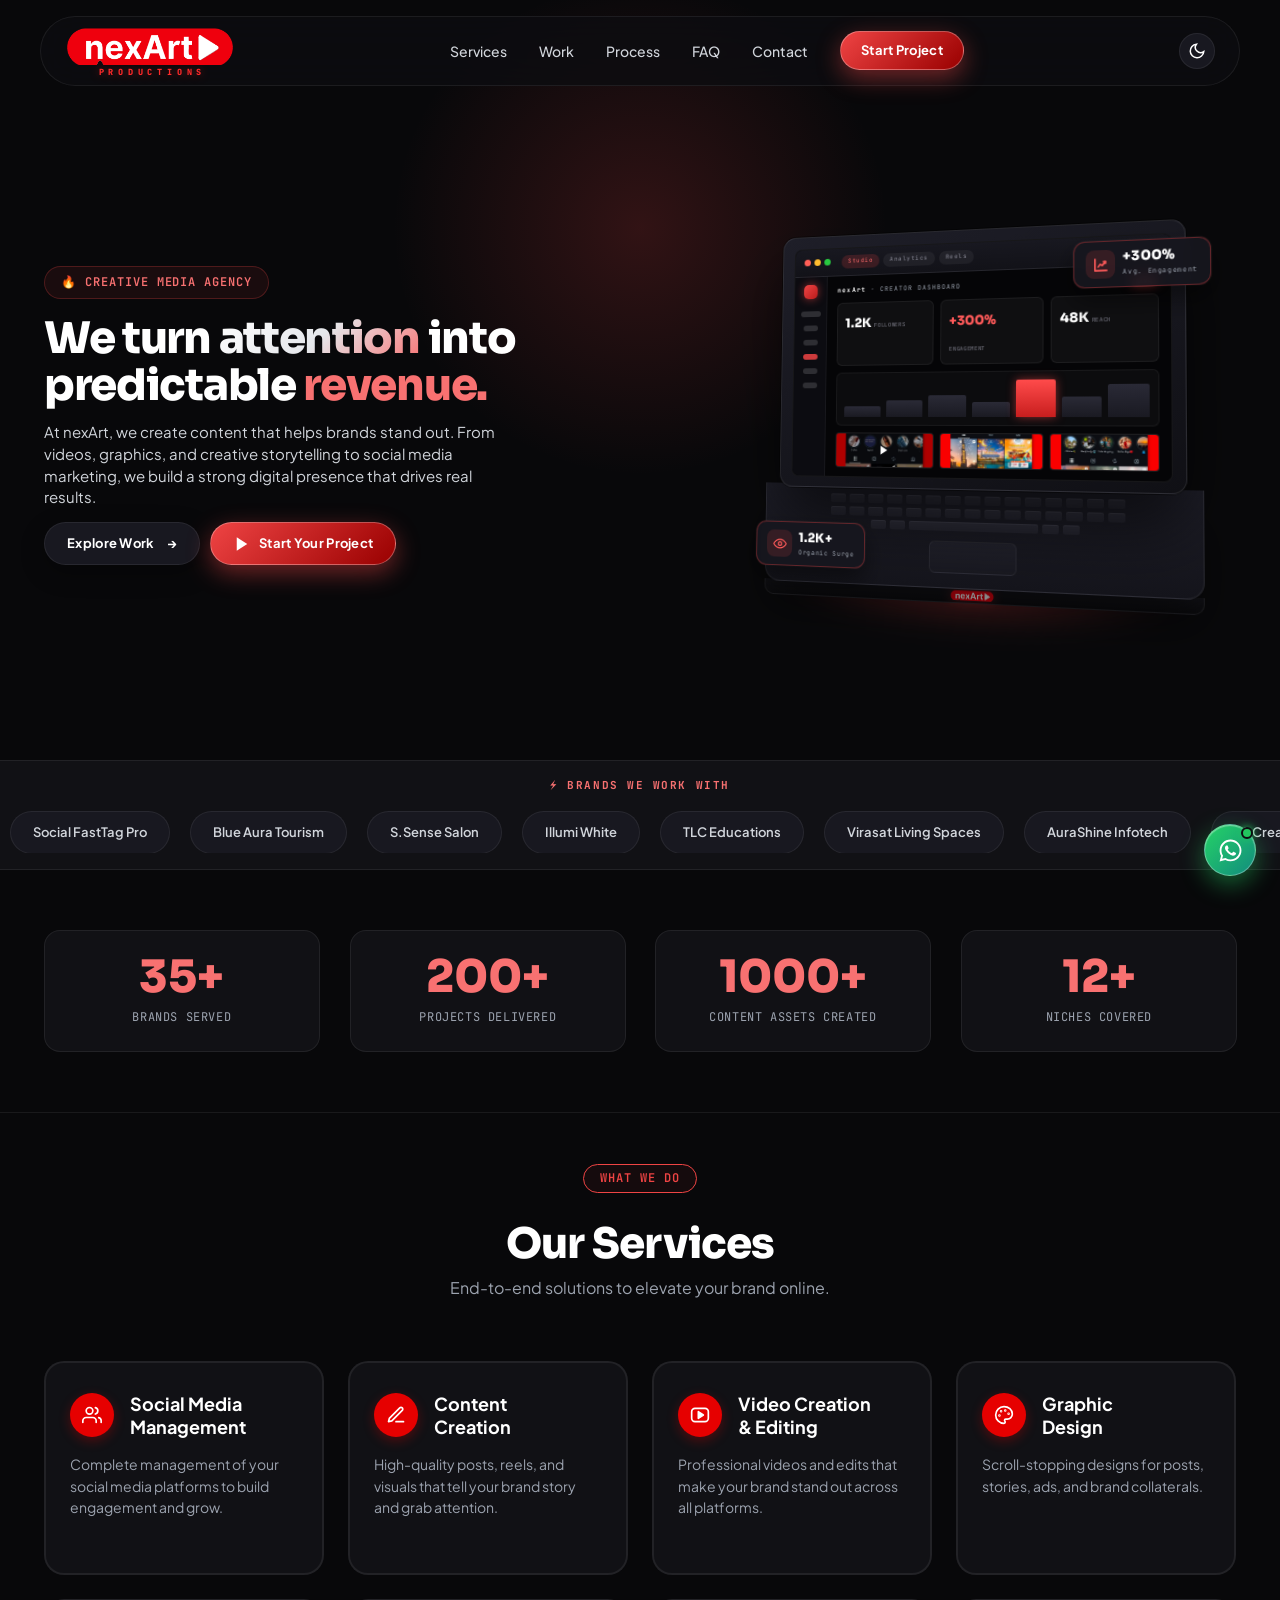
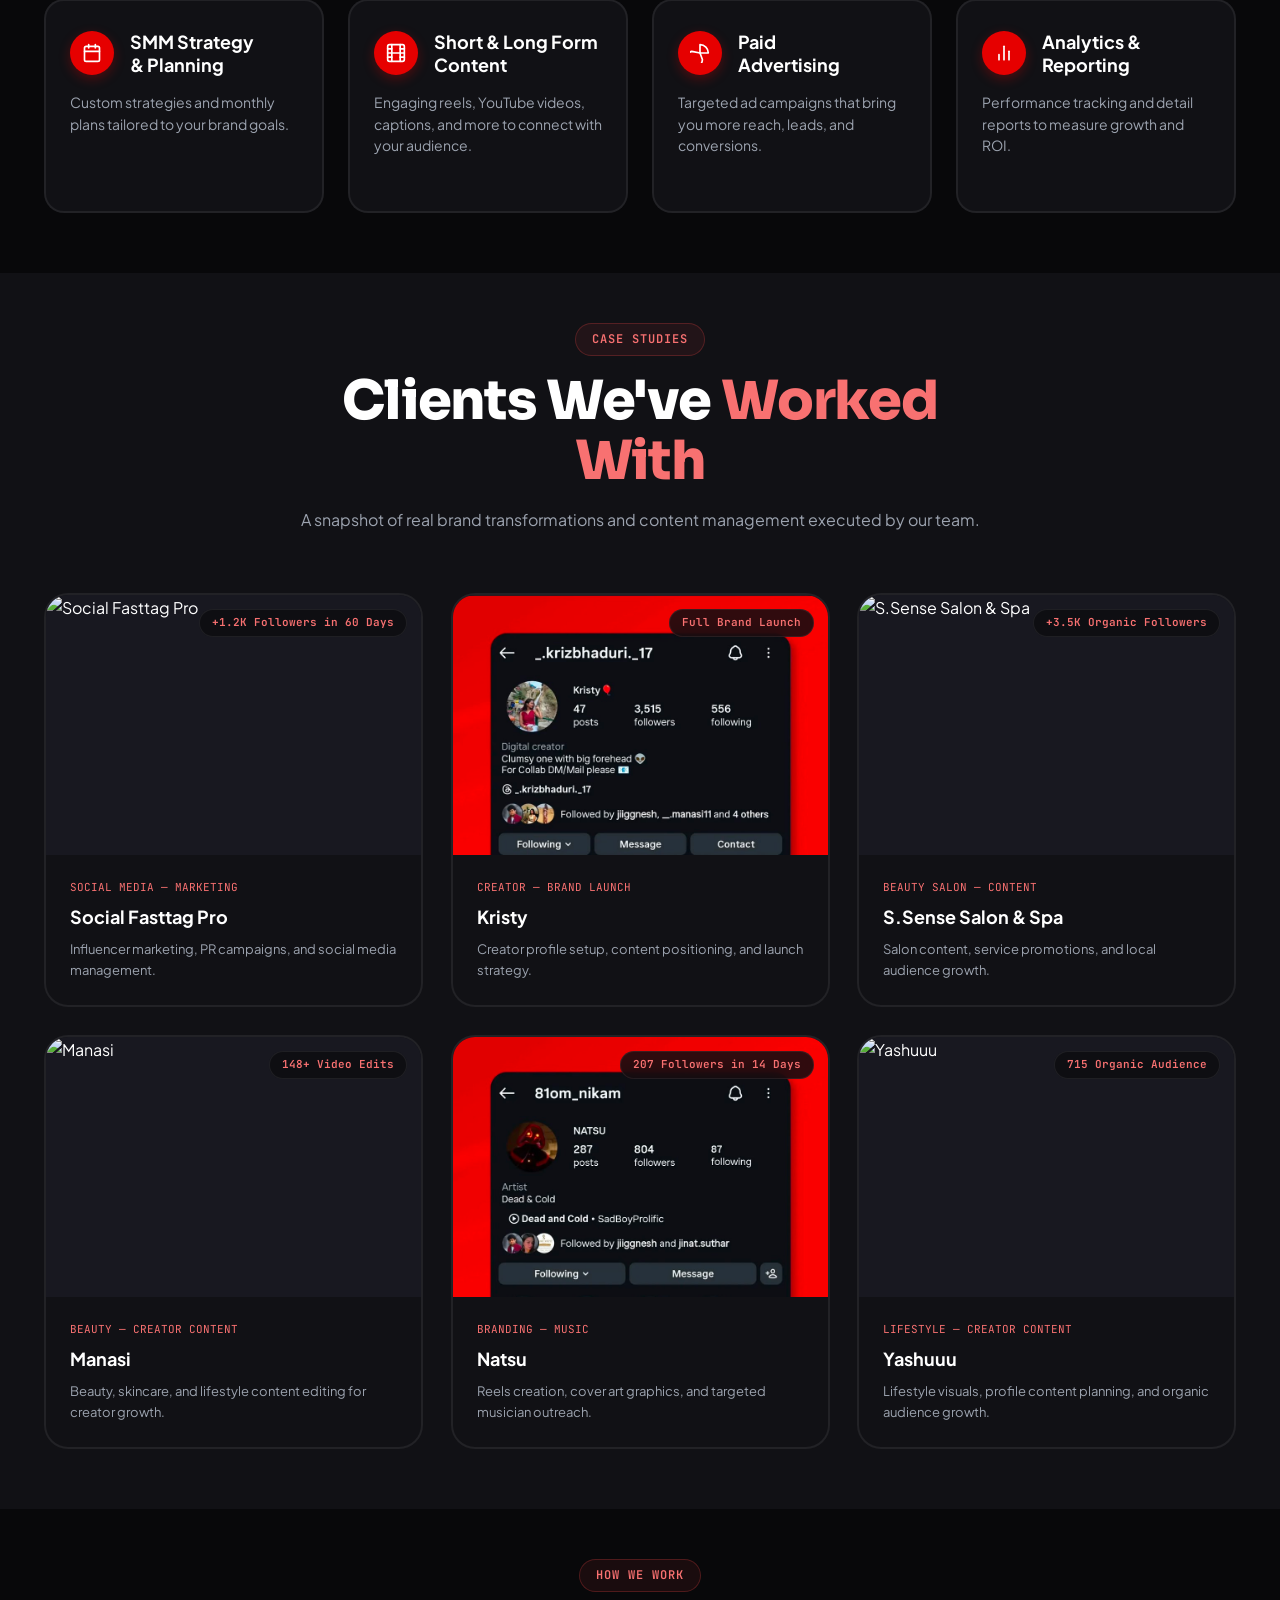
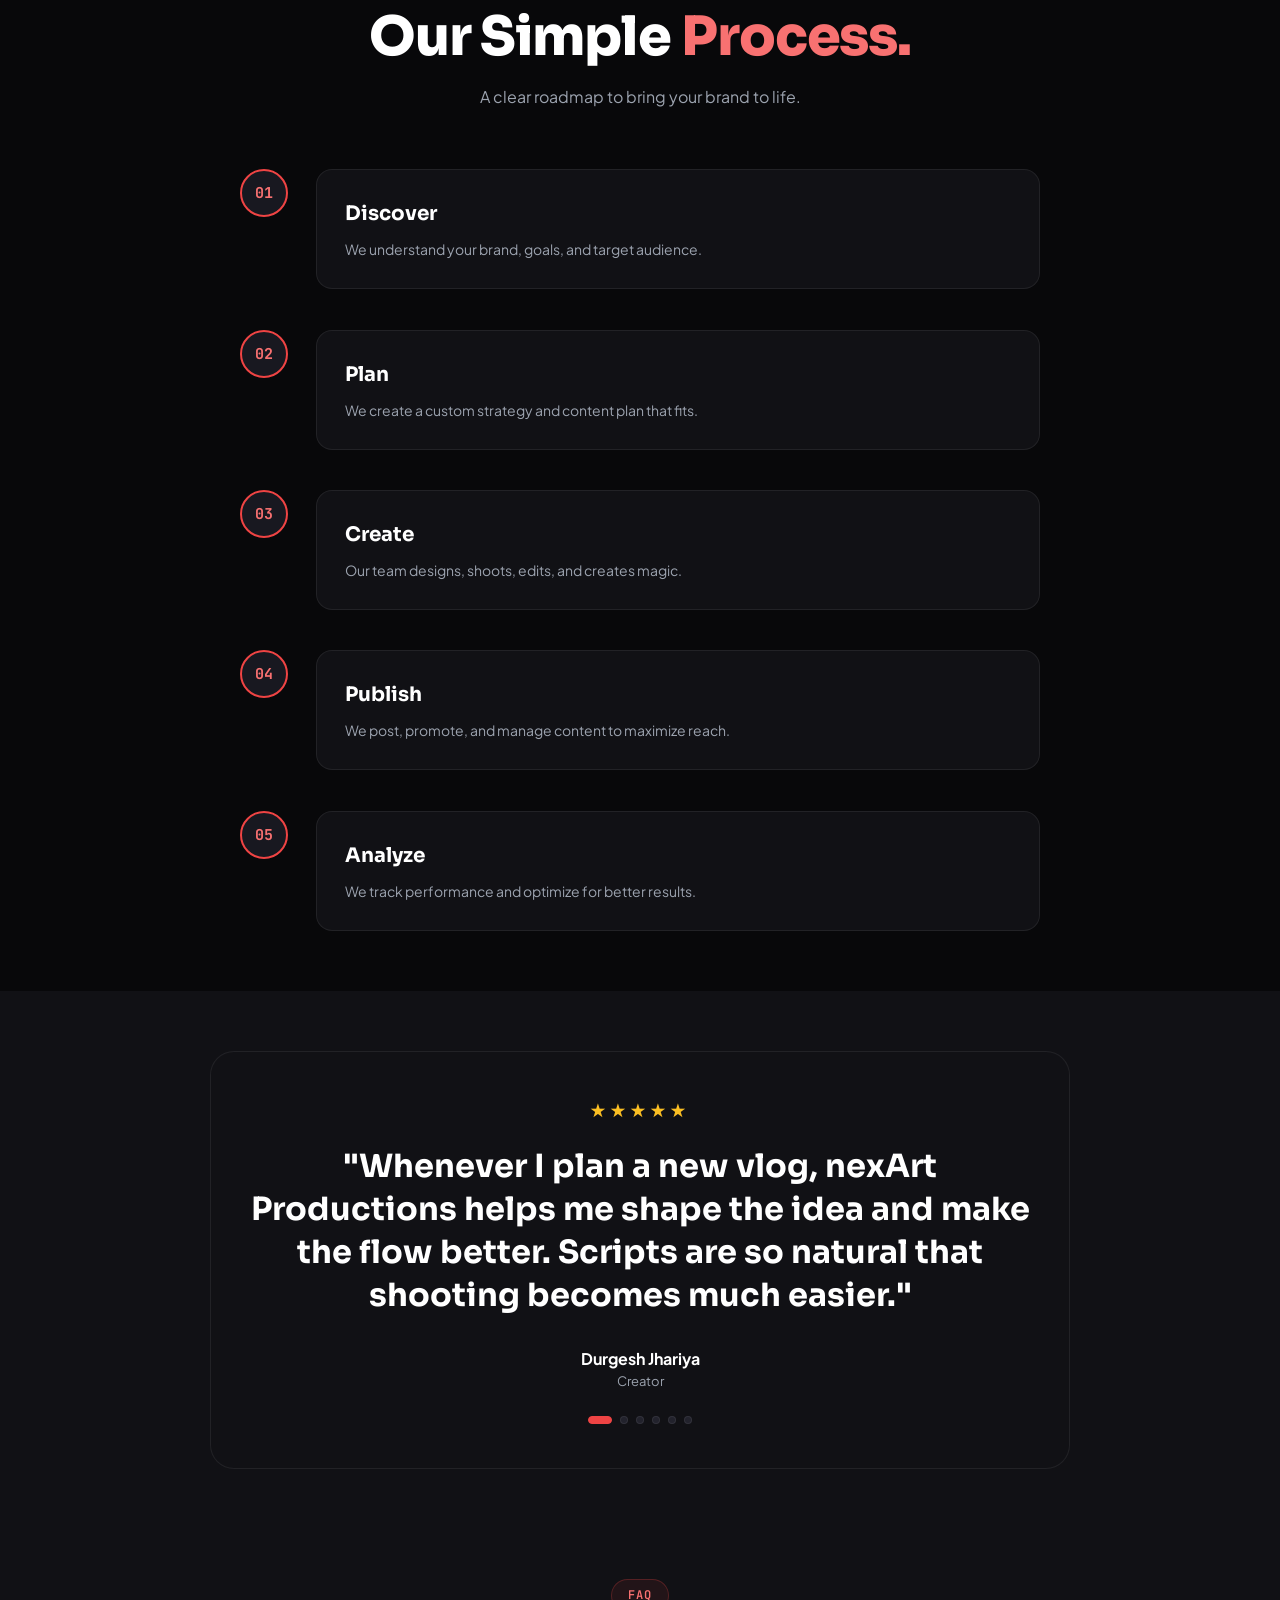
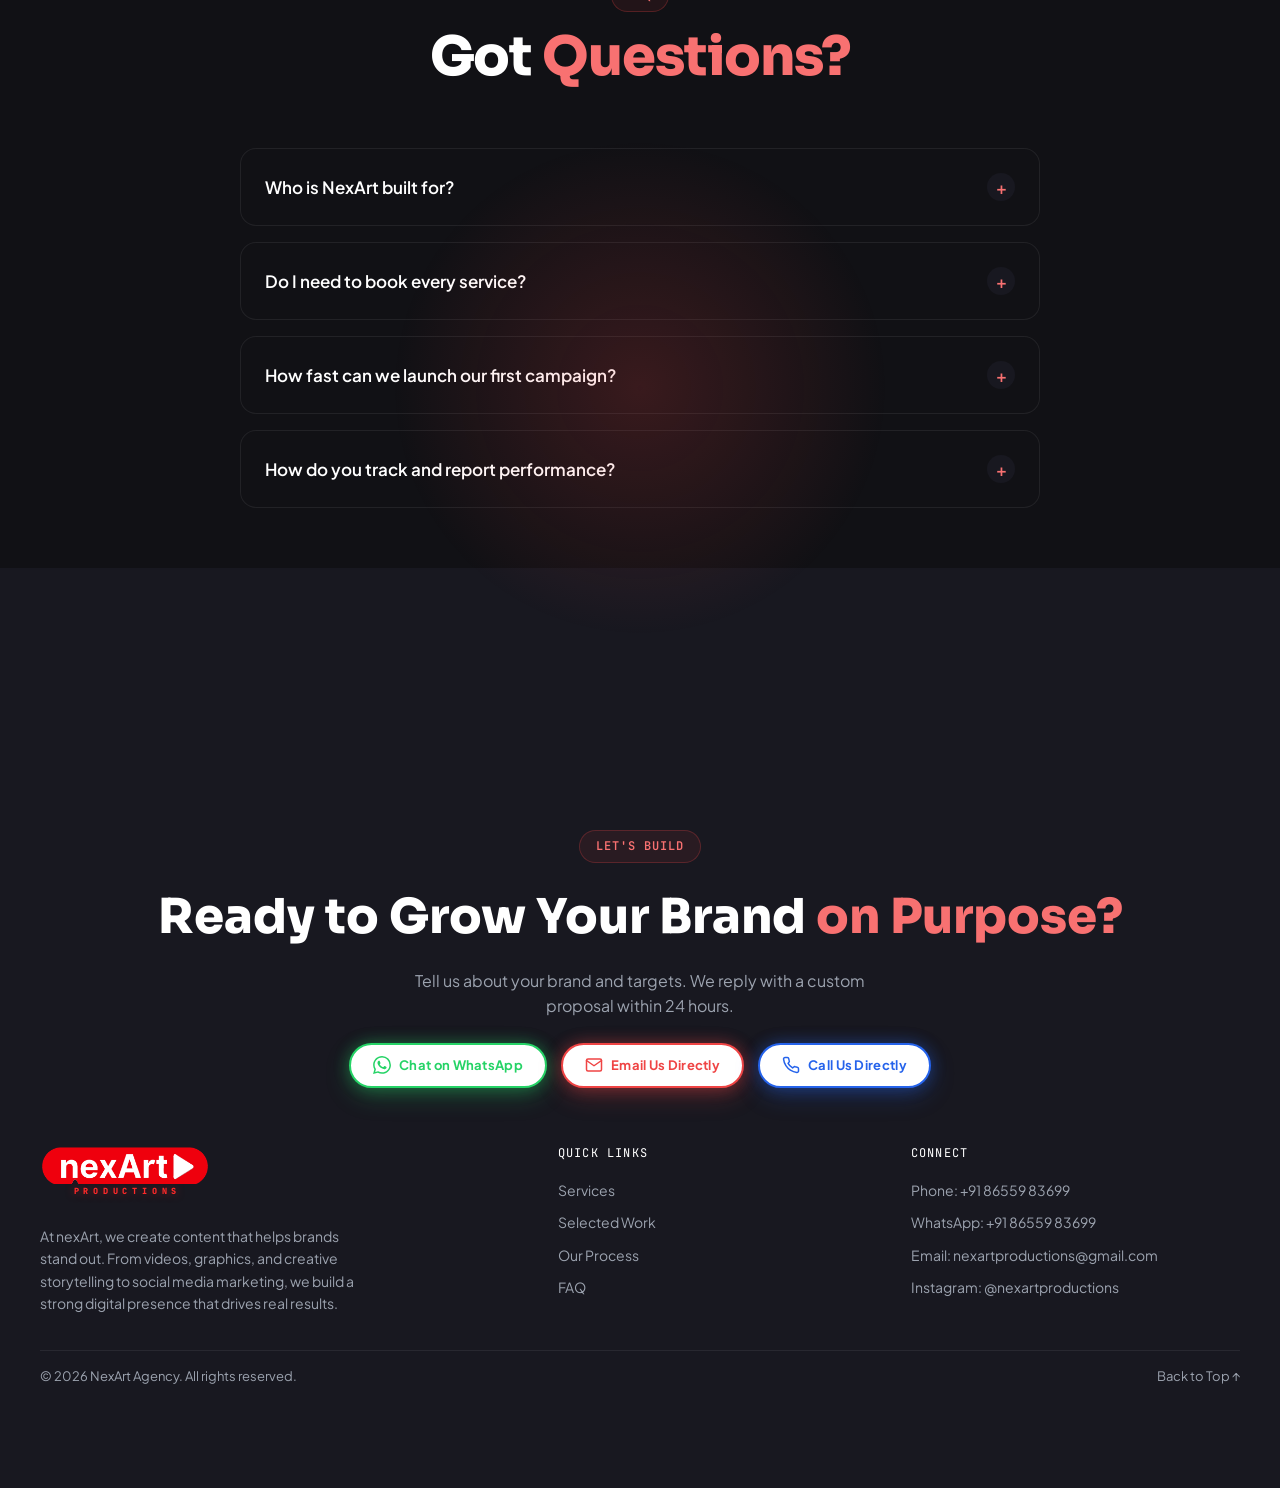
==== commit df86a413: "Update WhatsApp widget pre-filled message to inquiry" ====
--- a/nexart.html
+++ b/nexart.html
@@ -4835,7 +4835,7 @@
 
     <!-- FLOATING WHATSAPP ACTION CIRCLE BADGE (COMPACT & ULTRA-CLEAN) -->
     <div class="whatsapp-widget">
-        <a href="https://wa.me/918655983699?text=Hi%20NexArt%2C%20I%20have%20a%20question" target="_blank" rel="noopener" class="whatsapp-circle-btn" aria-label="Chat with us on WhatsApp">
+        <a href="https://wa.me/918655983699?text=Hi%20NexArt%2C%20I%20have%20an%20inquiry" target="_blank" rel="noopener" class="whatsapp-circle-btn" aria-label="Chat with us on WhatsApp">
             <span class="whatsapp-online-badge"></span>
             <svg width="25" height="25" fill="currentColor" viewBox="0 0 448 512"><path d="M380.9 97.1C339 55.1 283.2 32 223.9 32c-122.4 0-222 99.6-222 222 0 39.1 10.2 77.3 29.6 111L0 480l117.7-30.9c32.4 17.7 68.9 27 106.1 27h.1c122.3 0 224.1-99.6 224.1-222 0-59.3-25.2-115-67.1-157zm-157 341.6c-33.2 0-65.7-8.9-94-25.7l-6.7-4-69.8 18.3 18.6-68.1-4.4-7c-18.5-29.4-28.2-63.3-28.2-98.2 0-101.7 82.8-184.5 184.6-184.5 49.3 0 95.6 19.2 130.4 54.1 34.8 34.9 56.2 81.2 56.1 130.5 0 101.8-84.9 184.6-186.6 184.6zm101.2-138.2c-5.5-2.8-32.8-16.2-37.9-18-5.1-1.9-8.8-2.8-12.5 2.8-3.7 5.6-14.3 18-17.6 21.8-3.2 3.7-6.5 4.2-12 1.4-32.6-16.3-54-29.1-75.5-66-5.7-9.8 5.7-9.1 16.3-30.3 1.8-3.7.9-6.9-.5-9.7-1.4-2.8-12.5-30.1-17.1-41.2-4.5-10.8-9.1-9.3-12.5-9.5-3.2-.2-6.9-.2-10.6-.2-3.7 0-9.7 1.4-14.8 6.9-5.1 5.6-19.4 19-19.4 46.3 0 27.3 19.9 53.7 22.6 57.4 2.8 3.7 39.1 59.7 94.8 83.8 35.2 15.2 49 16.5 66.6 13.9 10.7-1.6 32.8-13.4 37.4-26.4 4.6-13 4.6-24.1 3.2-26.4-1.3-2.5-5-3.9-10.5-6.6z"/></svg>
         </a>
